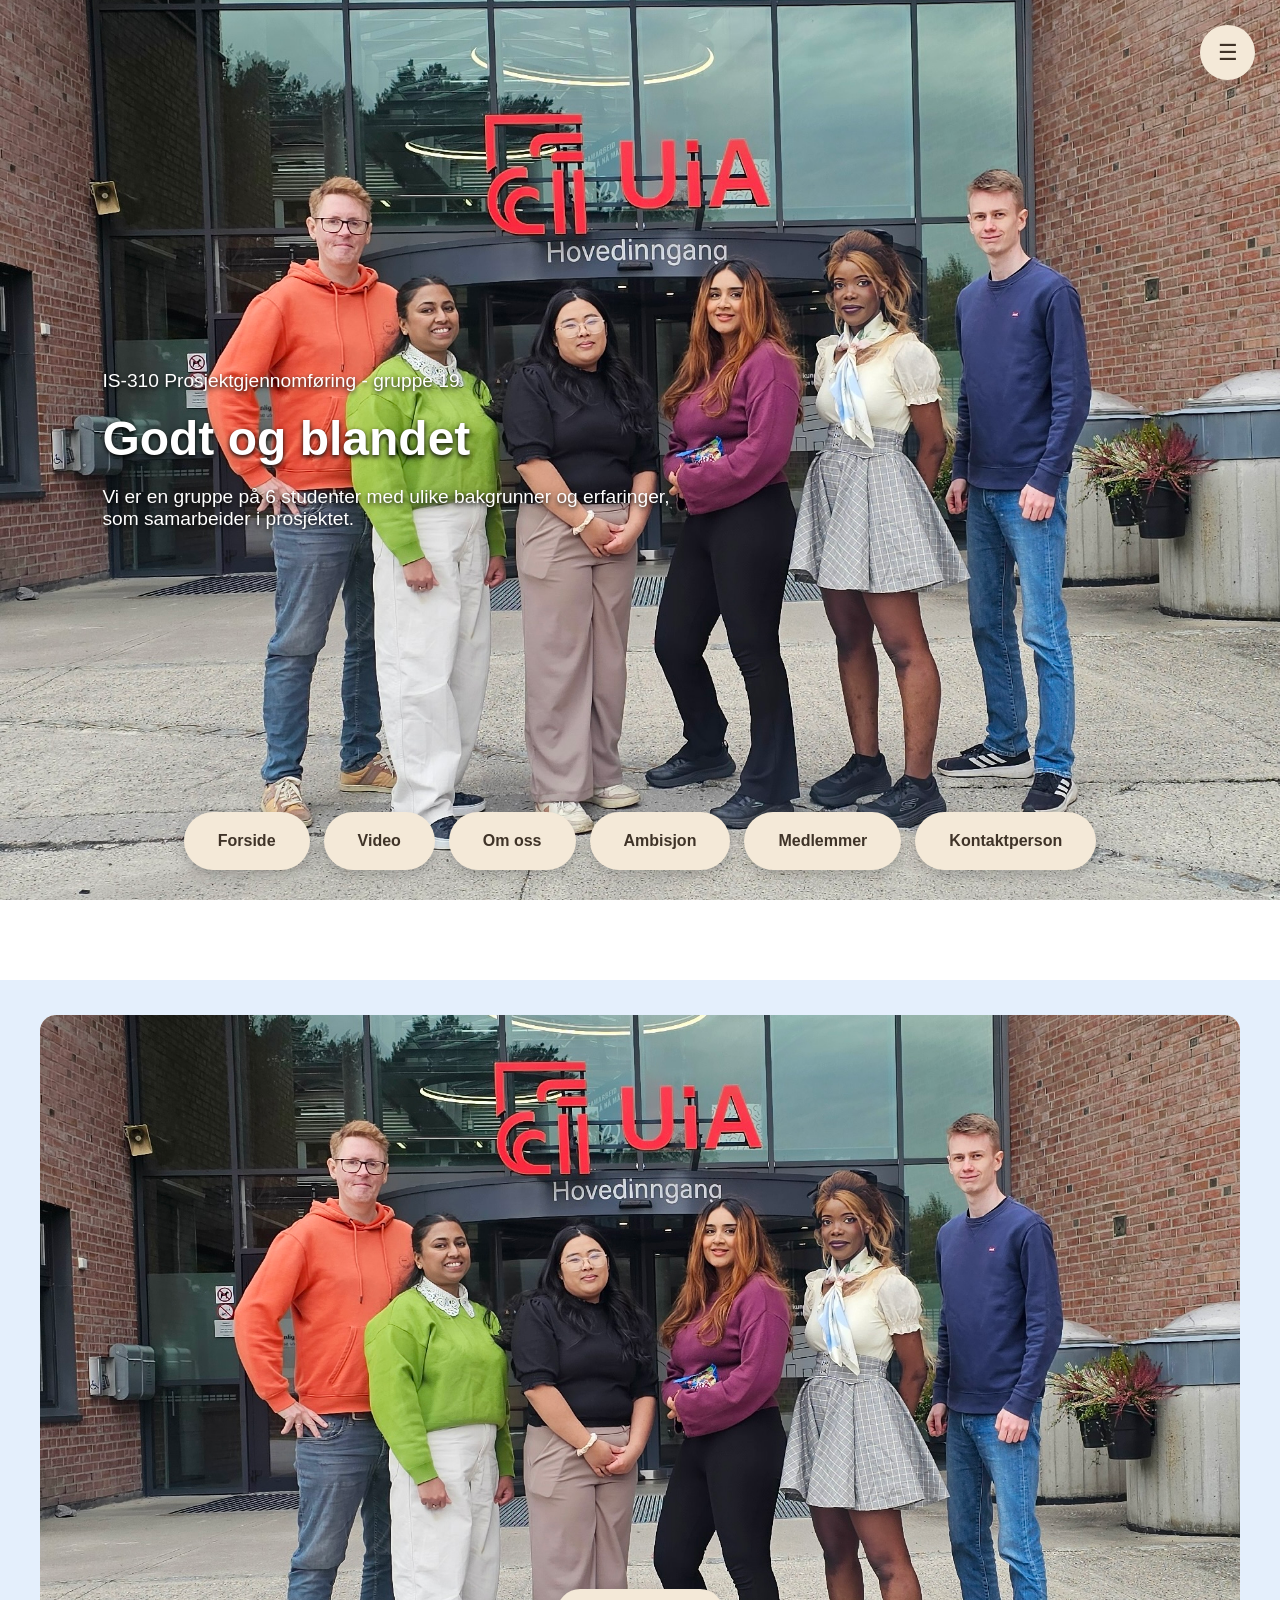
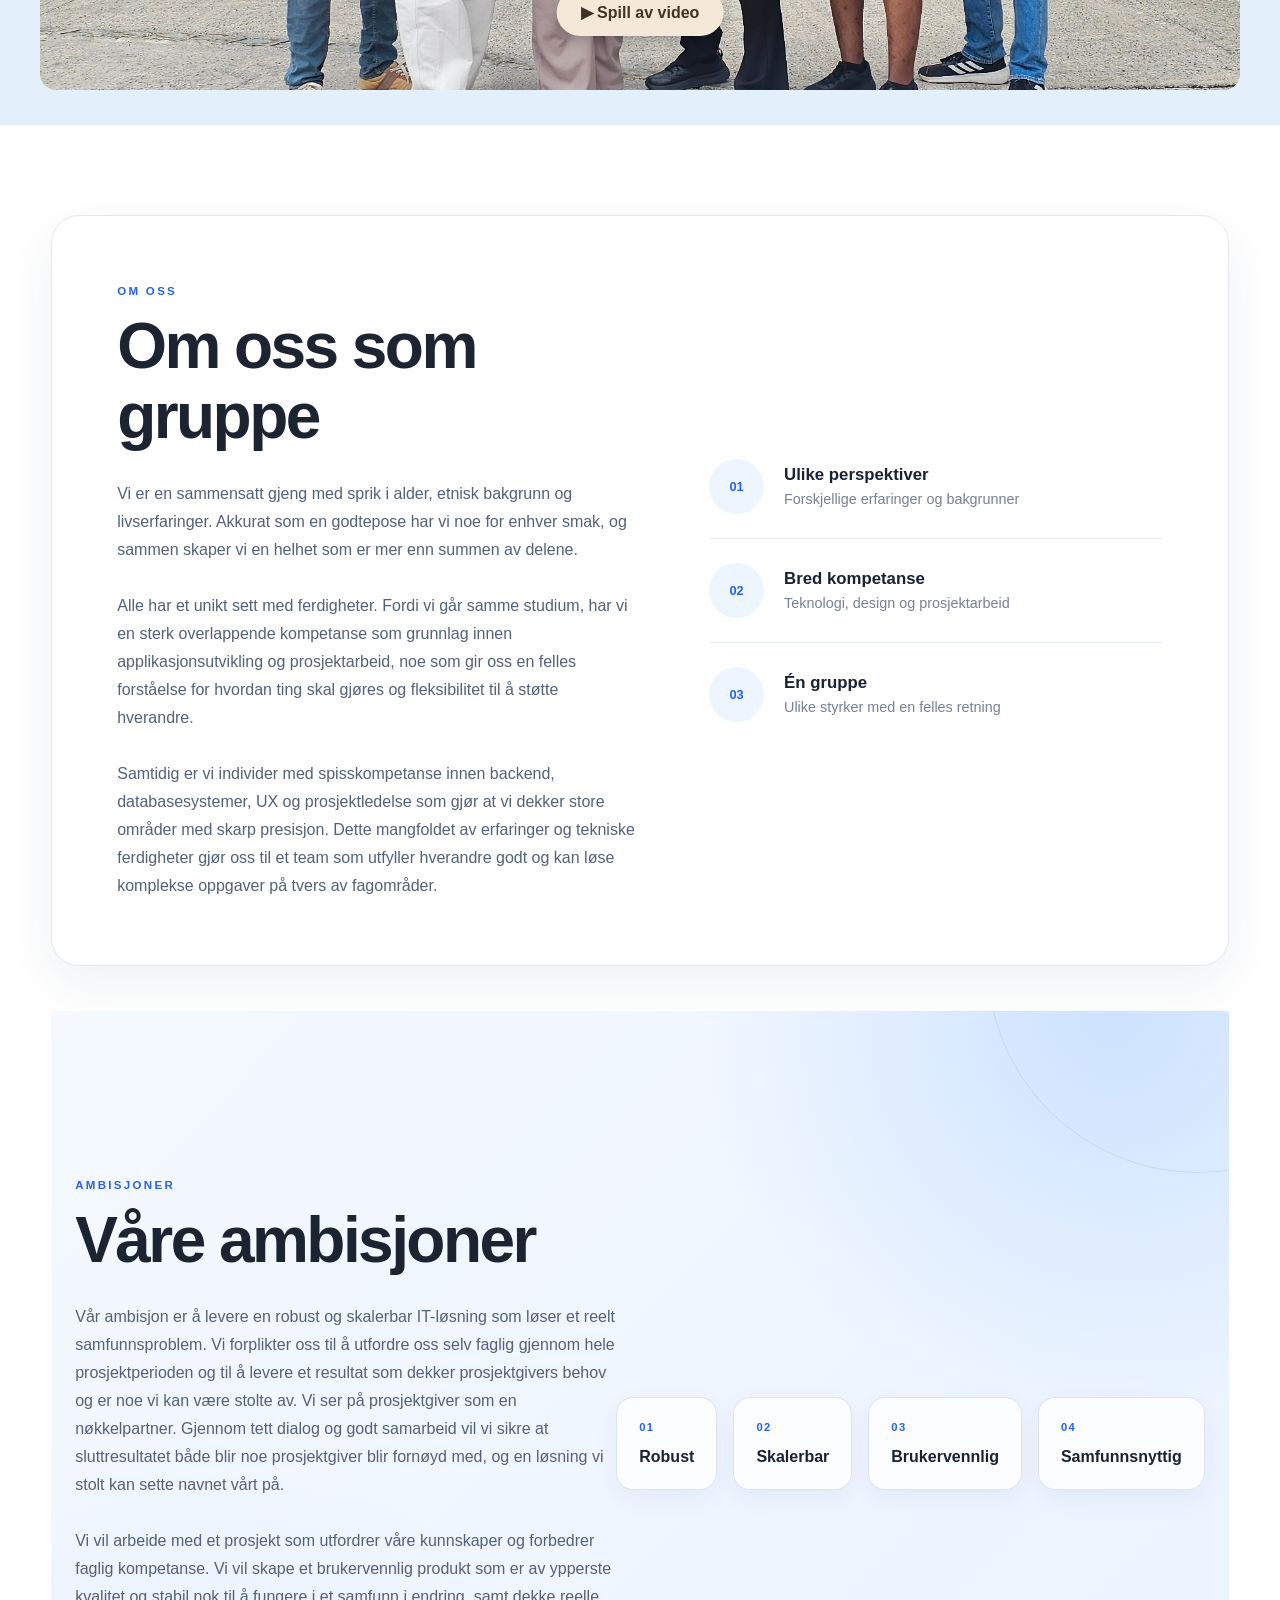
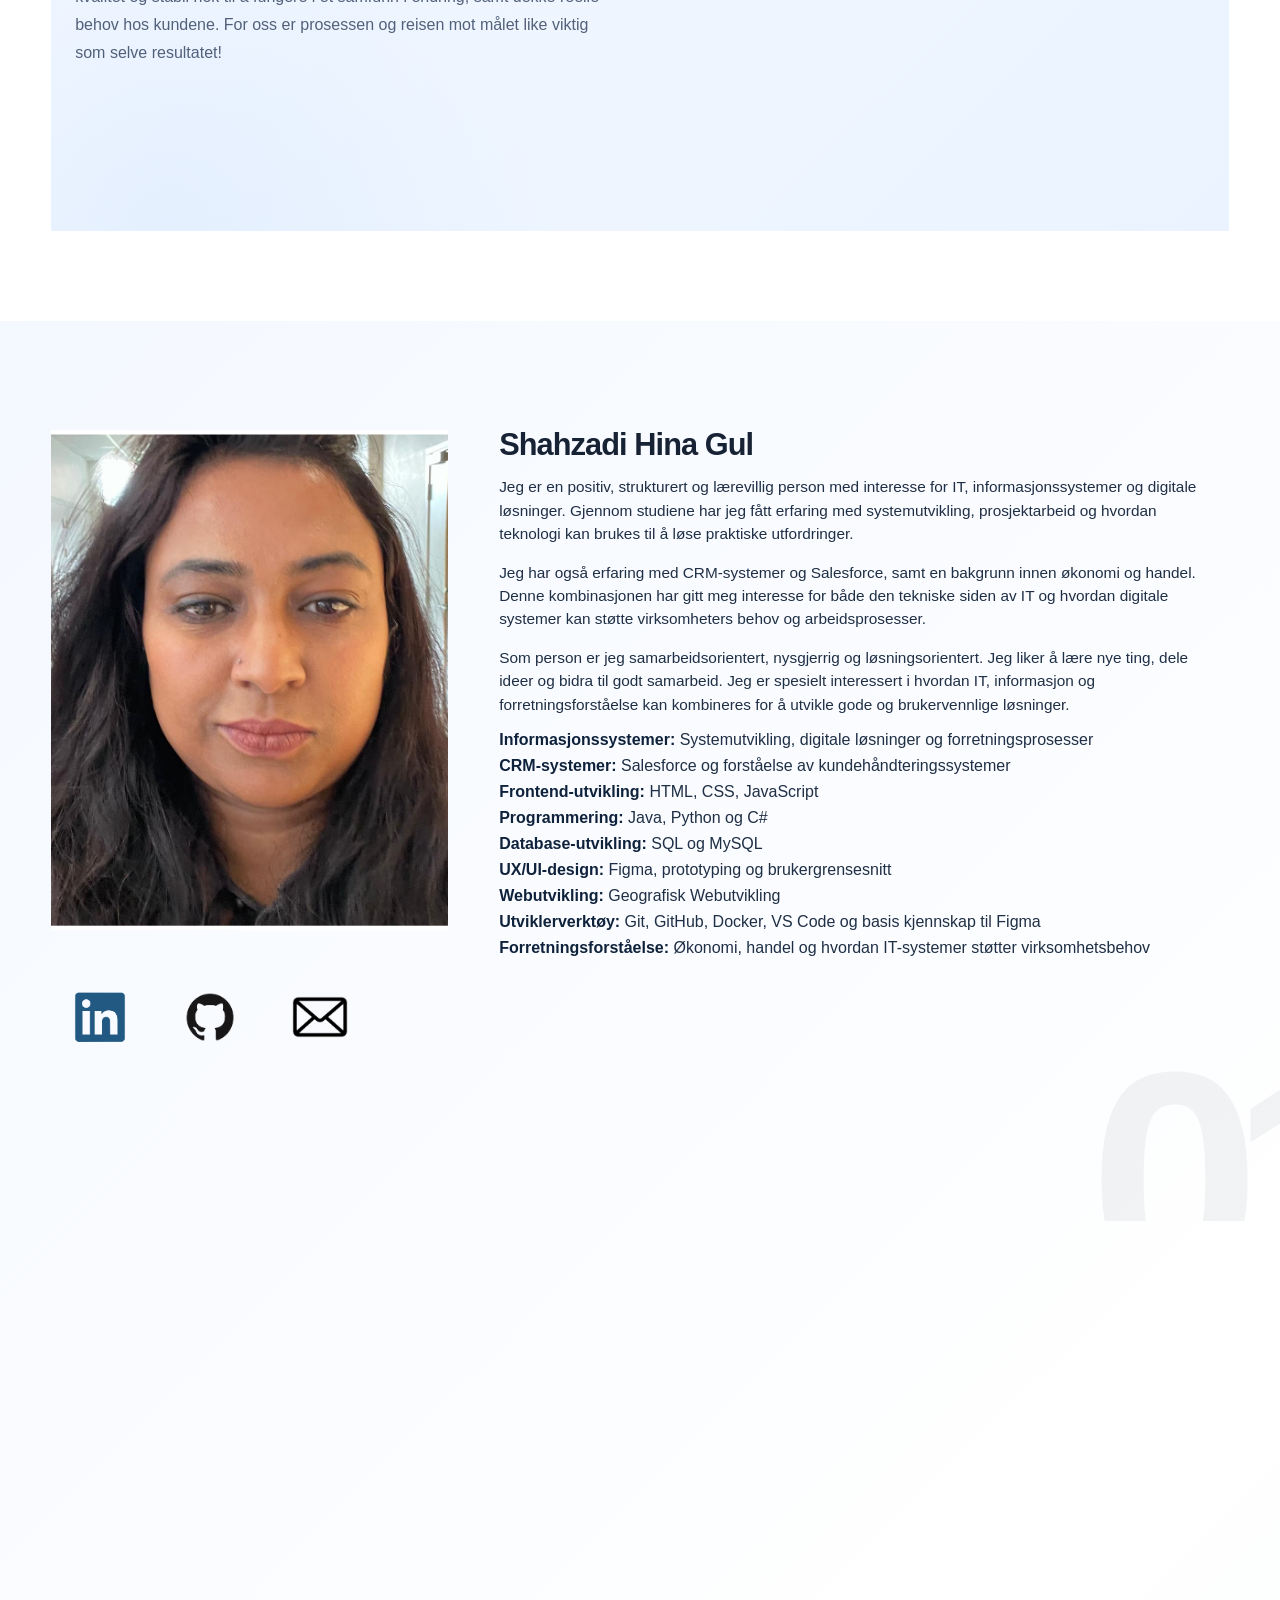
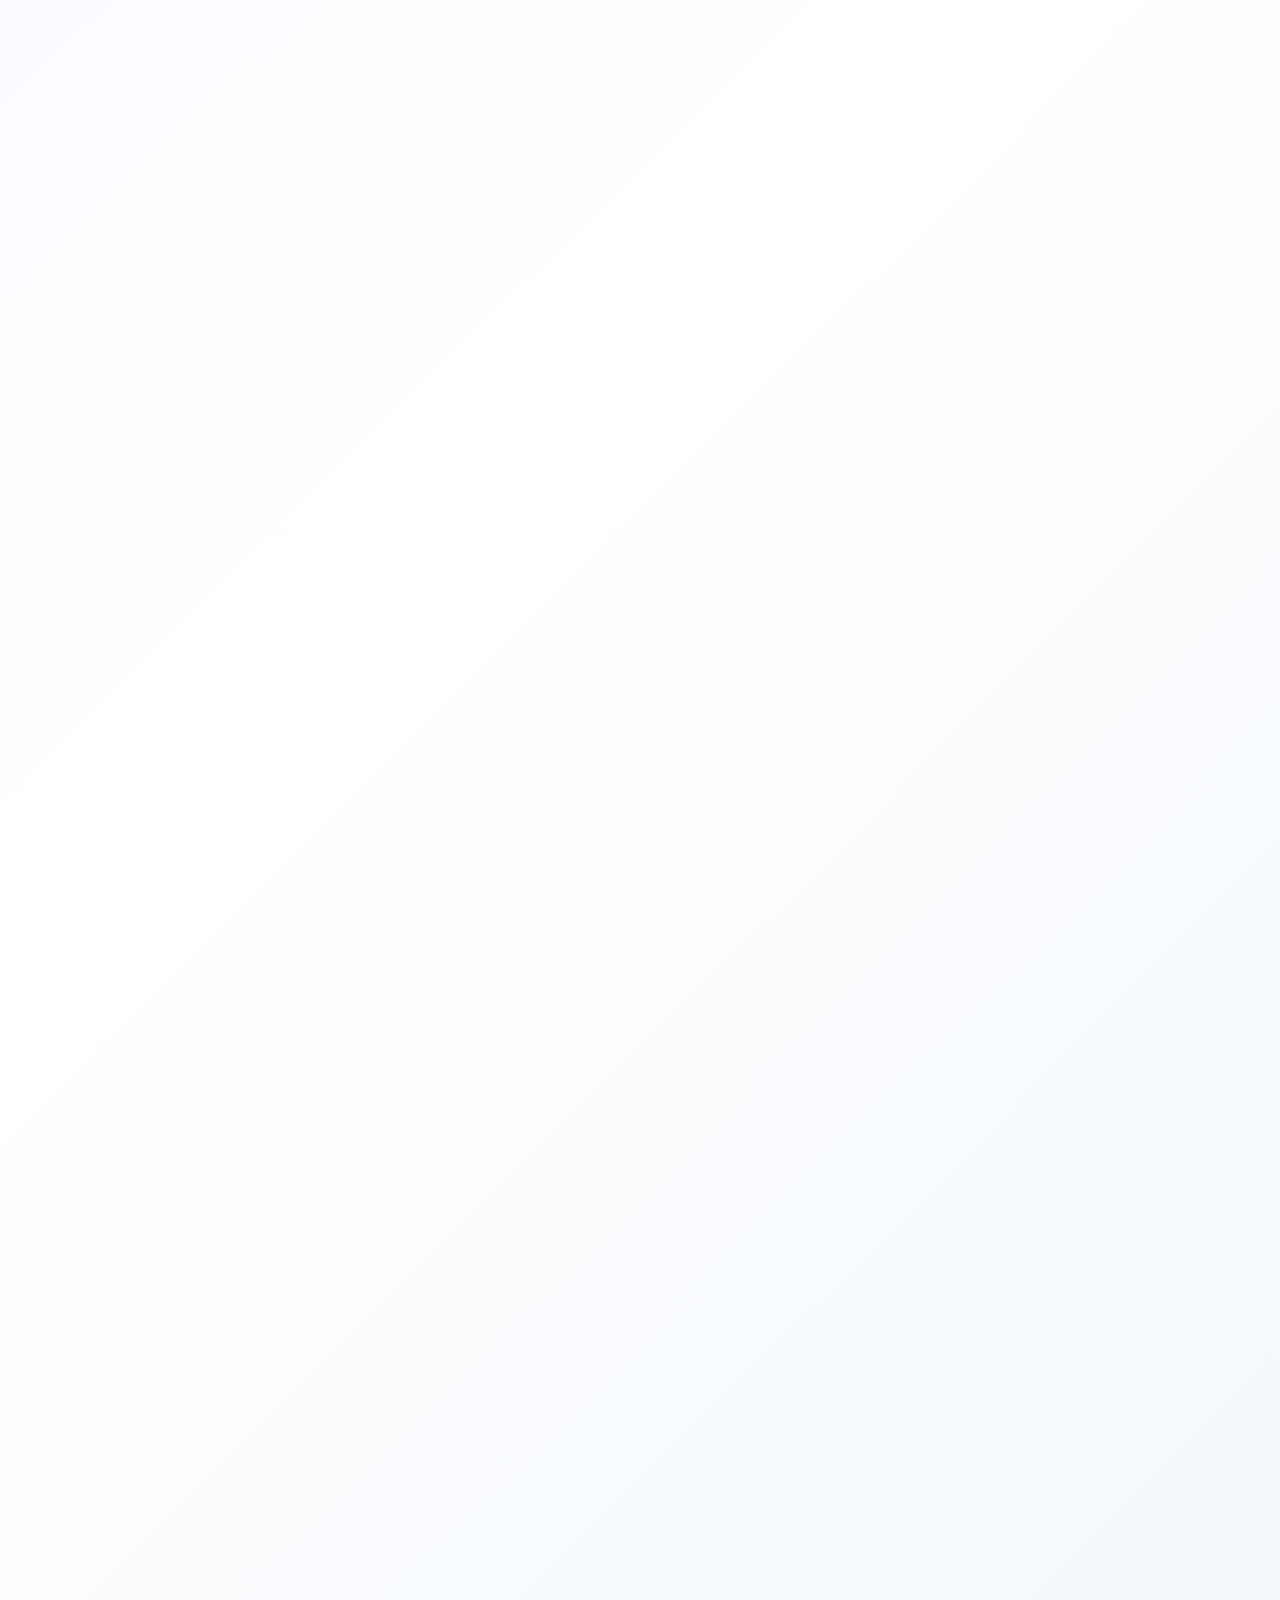
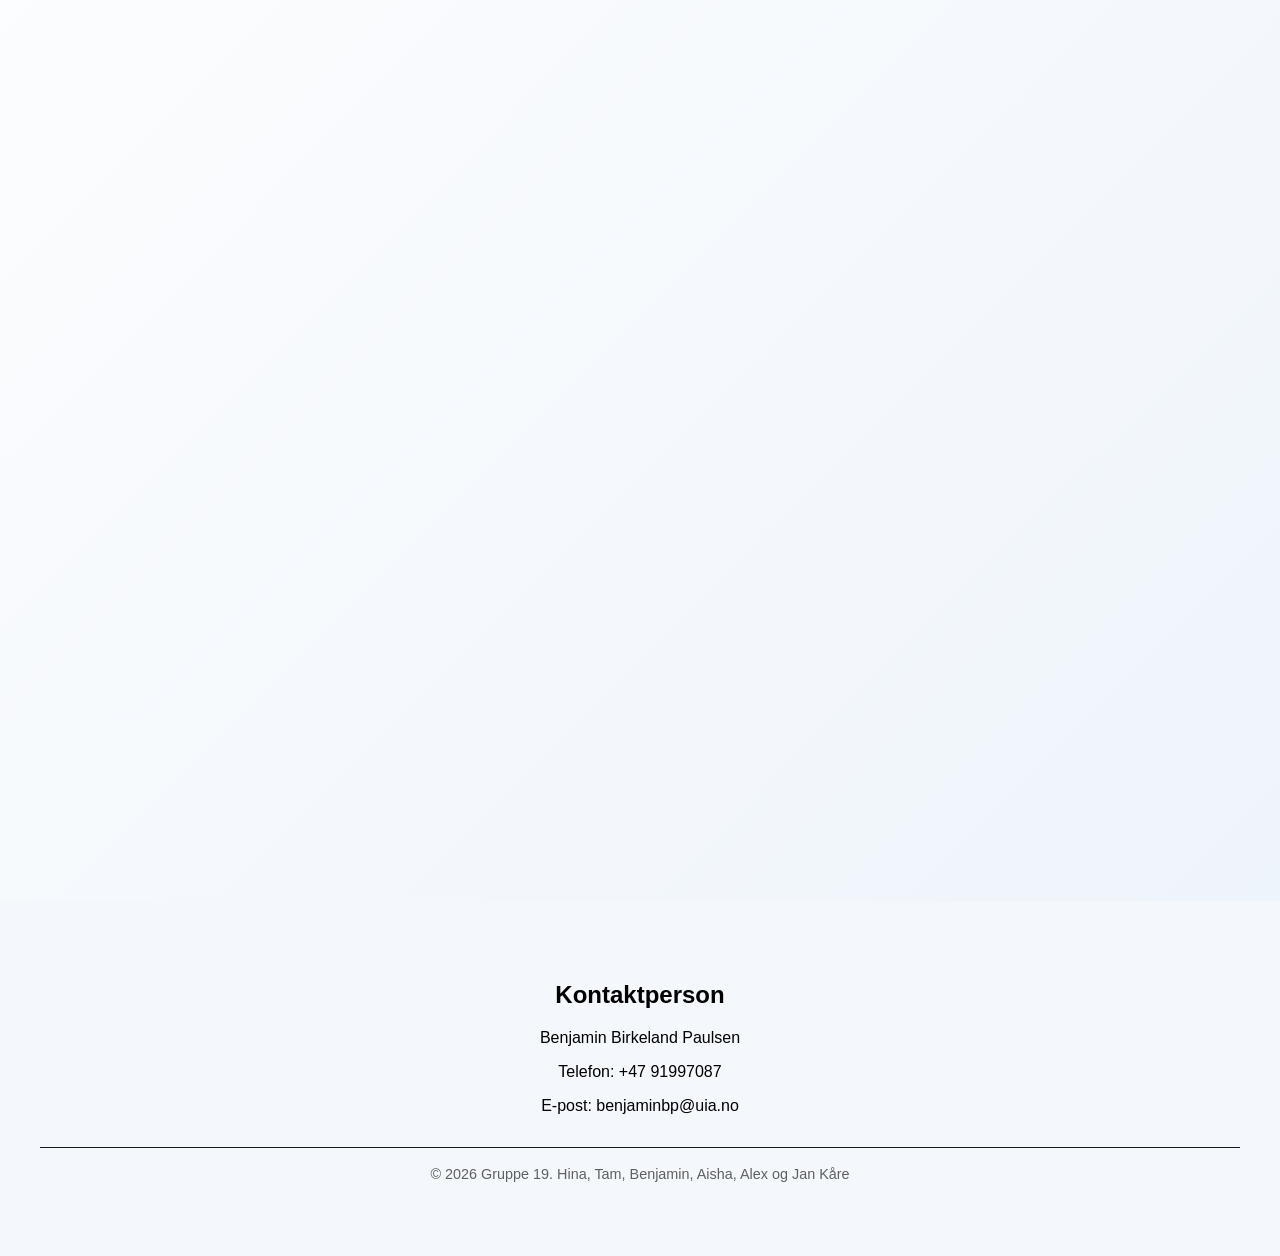
==== index.html @ ef5dd244 "Legge til en video av gruppen via Youtube" ====
<!DOCTYPE html>
<html lang="no">
  <head>
    <meta charset="UTF-8" />
    <meta name="viewport" content="width=device-width, initial-scale=1.0" />
    <title>IS-310 Nettside</title>
     <!-- Dette er den gamle index.css filen som vi ikke bruker lenger. 
      Vi har spilt den opp i flere filer for å gjøre det mer oversiktlig.
    <link rel="stylesheet" href="Css/index.css" /> 
  -->
    <link rel="stylesheet" href="Css/ambisjoner.css"  />
    <link rel="stylesheet" href="Css/style.css" />
    <link rel="stylesheet" href="Css/om-oss.css" />
    <link rel="stylesheet" href="Css/medlemmer.css" />
    <link rel="stylesheet" href="Css/video.css" /> 
    

  </head>
<body>
  <button class="fast-nav-button" id="fastNavButton" aria-label="Åpne navigasjon">
  ☰
</button>

<div class="fast-nav-menu" id="fastNavMenu">
  <a href="#forside">Forside</a>
  <a href="#group-video">Video</a>
  <a href="#om-oss">Om oss</a>
  <a href="#ambisjoner">Ambisjon</a>
  <div class="fast-nav-members">
    <a href="#medlemmer">Medlemmer</a>

    <div class="fast-nav-submenu">
      <a href="#" data-member="0">Hina</a>
      <a href="#" data-member="1">Tam</a>
      <a href="#" data-member="2">Benjamin</a>
      <a href="#" data-member="3">Aisha</a>
      <a href="#" data-member="4">Alex</a>
      <a href="#" data-member="5">Jan Kåre</a>
    </div>
  </div>
  <a href="#kontaktperson">Kontaktperson</a>
</div>

  

    <header class="gruppe-hero" id ="forside">
      <!-- Ligger en tilfeldig bilde nå som forside på nettsiden, men det kan alltids endres.-->
      <img src="./Bilder/Bakgrunner/Gruppebilde.jpg" alt="Gruppe 19 Logo" class="gruppe-bilde" />
      
      <div class="gruppe-tekst">

        <p id="hero-eyebrow">IS-310 Prosjektgjennomføring - gruppe 19</p>

        <h1 id="hero-title">Godt og blandet</h1>

         <p id="hero-description">
           Vi er en gruppe på 6 studenter med ulike bakgrunner og erfaringer, som samarbeider i prosjektet.
         </p>

    </div>
     
 <nav class="quick-nav" aria-label="Hurtignavigasjon">

  <a href="#forside">Forside</a>
  <a href="#group-video">Video</a>
  <a href="#om-oss">Om oss</a>
  <a href="#ambisjoner">Ambisjon</a>

  <div class="quick-members">
    <a href="#medlemmer">Medlemmer</a>

    <div class="quick-submenu">
      <a href="#" data-member="0">Hina</a>
      <a href="#" data-member="1">Tam</a>
      <a href="#" data-member="2">Benjamin</a>
      <a href="#" data-member="3">Aisha</a>
      <a href="#" data-member="4">Alex</a>
      <a href="#" data-member="5">Jan Kåre</a>
    </div>
  </div>
<a href="#kontaktperson">Kontaktperson</a>

</nav>
    </header>

    <main>
      <section id="group-video">
  <div class="group-video">
    <div class="video-player">
      <button class="video-preview" type="button" aria-label="Spill av Gruppe 19 prosjektvideo">
        <img src="Bilder/Bakgrunner/Gruppebilde.jpg" alt="Gruppe 19 samlet foran UiA">
        <span class="video-play-label"><span aria-hidden="true">▶</span> Spill av video</span>
      </button>
      <iframe
        class="gruppe-video"
         data-src="https://www.youtube.com/embed/jtnClj-xMIQ"
         hidden
          title="Gruppe 19 prosjektvideo"
         allow="accelerometer; autoplay; clipboard-write; encrypted-media; gyroscope; picture-in-picture; web-share"
         allowfullscreen>
      </iframe>
    </div>
</div>
  </section>
      <section>
        
        <section class="kort-gruppe-info">

  <!-- OM OSS -->
  <div class="kort-info" id="om-oss">

    <div class="om-oss-intro">
      <span class="section-label-small">OM OSS</span>
      <h2>Om oss som gruppe</h2>

      <p>
        Vi er en sammensatt gjeng med sprik i alder, etnisk bakgrunn og livserfaringer. Akkurat som en godtepose har vi noe for enhver smak, og sammen skaper vi en helhet som er mer enn summen av delene.
        <br><br>
        Alle har et unikt sett med ferdigheter. Fordi vi går samme studium, har vi en sterk overlappende kompetanse som grunnlag innen applikasjonsutvikling og prosjektarbeid, noe som gir oss en felles forståelse for hvordan ting skal gjøres og fleksibilitet til å støtte hverandre.
        <br><br>
        Samtidig er vi individer med spisskompetanse innen backend, databasesystemer, UX og prosjektledelse som gjør at vi dekker store områder med skarp presisjon. Dette mangfoldet av erfaringer og tekniske ferdigheter gjør oss til et team som utfyller hverandre godt og kan løse komplekse oppgaver på tvers av fagområder.
      </p>
    </div>

    <div class="om-oss-visuelt">

      <div class="om-oss-item">
        <div class="om-oss-icon">01</div>
        <div>
          <h3>Ulike perspektiver</h3>
          <span>Forskjellige erfaringer og bakgrunner</span>
        </div>
      </div>

      <div class="om-oss-item">
        <div class="om-oss-icon">02</div>
        <div>
          <h3>Bred kompetanse</h3>
          <span>Teknologi, design og prosjektarbeid</span>
        </div>
      </div>

      <div class="om-oss-item">
        <div class="om-oss-icon">03</div>
        <div>
          <h3>Én gruppe</h3>
          <span>Ulike styrker med en felles retning</span>
        </div>
      </div>

    </div>

  </div>


  <!-- AMBISJONER -->
  <div class="kort-info" id="ambisjoner">

    <div class="ambisjoner-intro">
      <span class="section-label-small">AMBISJONER</span>
      <h2>Våre ambisjoner</h2>

      <p>
        Vår ambisjon er å levere en robust og skalerbar IT-løsning som løser et reelt samfunnsproblem. Vi forplikter oss til å utfordre oss selv faglig gjennom hele prosjektperioden og til å levere et resultat som dekker prosjektgivers behov og er noe vi kan være stolte av. Vi ser på prosjektgiver som en nøkkelpartner. Gjennom tett dialog og godt samarbeid vil vi sikre at sluttresultatet både blir noe prosjektgiver blir fornøyd med, og en løsning vi stolt kan sette navnet vårt på.
        <br><br>
        Vi vil arbeide med et prosjekt som utfordrer våre kunnskaper og forbedrer faglig kompetanse. Vi vil skape et brukervennlig produkt som er av ypperste kvalitet og stabil nok til å fungere i et samfunn i endring, samt dekke reelle behov hos kundene.
        For oss er prosessen og reisen mot målet like viktig som selve resultatet!
      </p>
    </div>

    <div class="ambisjon-highlights">

      <div class="ambisjon-highlight">
        <span>01</span>
        <h3>Robust</h3>
      </div>

      <div class="ambisjon-highlight">
        <span>02</span>
        <h3>Skalerbar</h3>
      </div>

      <div class="ambisjon-highlight">
        <span>03</span>
        <h3>Brukervennlig</h3>
      </div>

      <div class="ambisjon-highlight">
        <span>04</span>
        <h3>Samfunnsnyttig</h3>
      </div>

    </div>

  </div>

</section>
          </div>
        </section>
 <section class="horizontal-team" id="medlemmer">
      
  <div class="horizontal-team-sticky">

    <div class="horizontal-team-track">

      <article class="horizontal-member" id="hina">
        <div class="horizontal-number">01</div>

        <div class="horizontal-image">
          <img src="./Bilder/Members/Hina.png" alt="Shahzadi Hina Gul">

        </div>
        <div class="social-links">

          <!-- LinkedIn mangler -->
         <a href="https://www.linkedin.com/in/s-hina-gul-700651153" target="_blank" rel="noopener noreferrer"><img src="./Bilder/Icon/linkedin-icon.png" alt="LinkedIn" class="linkedin-icon" /></a>
          <a href="https://github.com/Shahzadigul" target="_blank" rel="noopener noreferrer"><img src="./Bilder/Icon/github-icon.png" alt="GitHub" class="github-icon" /></a>
          <a href="mailto:Shahzadihg@uia.no"><img src="./Bilder/Icon/mail-icon.png" alt="Send e-post" class="mail-icon" /></a>
        </div>

        <div class="horizontal-text">
        
          <h2>Shahzadi Hina Gul</h2>
                   <p>
                            Jeg er en positiv, strukturert og lærevillig person med interesse for IT,
                            informasjonssystemer og digitale løsninger. Gjennom studiene har jeg fått
                            erfaring med systemutvikling, prosjektarbeid og hvordan teknologi kan brukes
                            til å løse praktiske utfordringer.
                          </p>
                          
                          <p>
                            Jeg har også erfaring med CRM-systemer og Salesforce, samt en bakgrunn innen
                            økonomi og handel. Denne kombinasjonen har gitt meg interesse for både den
                            tekniske siden av IT og hvordan digitale systemer kan støtte virksomheters
                            behov og arbeidsprosesser.
                          </p>
                          
                          <p>
                            Som person er jeg samarbeidsorientert, nysgjerrig og løsningsorientert. Jeg
                            liker å lære nye ting, dele ideer og bidra til godt samarbeid. Jeg er spesielt
                            interessert i hvordan IT, informasjon og forretningsforståelse kan kombineres
                            for å utvikle gode og brukervennlige løsninger.
                          </p>

                          <ul>
                            <li><strong>Informasjonssystemer:</strong> Systemutvikling, digitale løsninger og forretningsprosesser</li>
                            <li><strong>CRM-systemer:</strong> Salesforce og forståelse av kundehåndteringssystemer</li>
                            <li><strong>Frontend-utvikling:</strong> HTML, CSS, JavaScript</li>
                            <li><strong>Programmering:</strong> Java, Python og C#</li>
                            <li><strong>Database-utvikling:</strong> SQL og MySQL</li>
                            <li><strong>UX/UI-design:</strong> Figma, prototyping og brukergrensesnitt</li>
                            <li><strong>Webutvikling:</strong> Geografisk Webutvikling </li>
                            <li><strong>Utviklerverktøy:</strong> Git, GitHub, Docker, VS Code og basis kjennskap til Figma</li>
                            <li><strong>Forretningsforståelse:</strong> Økonomi, handel og hvordan IT-systemer støtter virksomhetsbehov</li>
                          </ul>
        </div>
      </article>


      <article class="horizontal-member" id ="tam">
        <div class="horizontal-number">02</div>

        <div class="horizontal-image">
          <img src="./Bilder/Members/Tam.png" alt="Tam Thanh Nguyen">
        </div>
         
        <div class="social-links">
          <a href="https://www.linkedin.com/in/tam-nguyen-08968a436/" target="_blank" rel="noopener noreferrer"><img src="./Bilder/Icon/linkedin-icon.png" alt="LinkedIn" class="linkedin-icon" /></a>
          <a href="https://github.com/Tammey03" target="_blank" rel="noopener noreferrer"><img src="./Bilder/Icon/github-icon.png" alt="GitHub" class="github-icon" /></a>
          <!-- En test med mail-->
          <a href="mailto:tammey.nguyen@gmail.com"><img src="./Bilder/Icon/mail-icon.png" alt="Send e-post"></a>
          
        </div>

        <div class="horizontal-text">
          
          <h2>Tam Thanh Nguyen</h2>
          <p>Jeg er 23 år gammel, kommer fra Kristiansand og studerer IT og informasjonssystemer. 
            Som student er jeg nysgjerrig og engasjert i teknologi og programvareutvikling. Jeg har vært interessert i webutvikling og programmering siden jeg gikk på videregående. 
            Gjennom studietiden har jeg jobbet i grupper og individuelt på prosjekter innen både frontend og backend. Jeg er også interessert i tegning og design, noe jeg ønsker å utvikle videre innen spill- og webutvikling.</p>
          <p>Mine mål og ambisjoner er å utvikle mine IT-ferdigheter til videre å bruke dem til å skape løsninger som er brukervennlige, effektive og funksjonelle. 
            Jeg ønsker å bidra til å skape innovative løsninger som kan gjøre en positiv forskjell i samfunnet. 
            Jeg trives godt med å jobbe i gruppe, men jobber også godt individuelt. 
            Jeg er alltid åpen for å lære av andre og dele min kunnskap.</p> 
           <p> I fremtiden ønsker jeg å fordype meg videre innen frontend, der jeg kan skape brukervennlige og visuelt tiltalende grensesnitt som gir en god brukeropplevelse. 
            Samtidig ønsker jeg å videreutvikle mine ferdigheter innen backend og utforske mulighetene innen spillprogrammering. 
            Gjennom studiene har jeg fått erfaring med C#, et programmeringsspråk jeg synes er spesielt interessant, og som jeg ønsker å lære mer om og bruke videre innen både backend- og spillutvikling.
           </p>
          <h3>Relevante IT-kompetanseområder:</h3>
              <ul>
                  <li><strong>Frontend-utvikling:</strong> HTML, CSS, JavaScript, litt PHP</li>
                  <li><strong>Backend-utvikling:</strong> C#, Python</li>
                  <li><strong>Databaseutvikling:</strong> SQL, MySQL</li>
                  <li><strong>Utviklerverktøy:</strong> Docker, GitHub</li>
              </ul>

                
        </div>
      </article>


      <article class="horizontal-member" id="benjamin">
        <div class="horizontal-number">03</div>

        <div class="horizontal-image">
          <img src="./Bilder/Members/Benjamin.png" alt="Benjamin Birkeland Paulsen">
        </div>

        <div class="social-links">
          <a href="https://www.linkedin.com/in/benjamin-birkeland-paulsen-82a363254/" target="_blank" rel="noopener noreferrer"><img src="./Bilder/Icon/linkedin-icon.png" alt="LinkedIn" class="linkedin-icon" /></a>
          <a href="https://github.com/BenjaminBirkelandPaulsen" target="_blank" rel="noopener noreferrer"><img src="./Bilder/Icon/github-icon.png" alt="GitHub" class="github-icon" /></a>
          <a href="mailto:benjaminbp@uia.no"><img src="./Bilder/Icon/mail-icon.png" alt="Send e-post"></a>
        </div>

        <div class="horizontal-text">
         
          <h2>Benjamin Birkeland Paulsen</h2>
        <p>
          Hei! Mitt navn er Benjamin, jeg er 20 år gammel, født og oppvokst i Kristiansand. Jeg har holdt på med IT-relaterte fag i 7 år og trives godt med det. 
          Mine interesser er teknologi, historie og sport. 
          <br><br>
          Mitt mål med bachelorprosjektet er å skape en velfungerende applikasjon, samt utvikle meg som person slik at jeg er bedre rustet for yrkeslivet. 
        </p>
            
                    <h3>Relevante IT-kompetanseområder:</h3>
                    <ul>
                        <li><strong>Frontend:</strong> HTML, CSS og litt JavaScript</li>
                        <li><strong>Backend:</strong> C# og Python</li>
                        <li><strong>Database:</strong> SQL og PL/pgSQL</li>
                        <li><strong>Andre verktøy:</strong> AI, Docker, GitHub, Figma og PowerBI</li>
                    </ul>
        </div>
      </article>


      <article class="horizontal-member" id="aisha">
        <div class="horizontal-number">04</div>

        <div class="horizontal-image">
          <img src="./Bilder/Members/Aisha.png" alt="Aisha Rafi">
        </div>

        <div class="social-links">
          <a href="https://www.linkedin.com/in/aisha-r-55177043a/" target="_blank" rel="noopener noreferrer">
          <img src="./Bilder/Icon/linkedin-icon.png" alt="LinkedIn" class="linkedin-icon" />
        </a>
          <a href="https://github.com/aisha-ra" target="_blank" rel="noopener noreferrer"><img src="./Bilder/Icon/github-icon.png" alt="GitHub" class="github-icon" /></a>
        <a href="mailto:aishar@uia.no"><img src="./Bilder/Icon/mail-icon.png" alt="Send e-post"></a>
        </div>

        <div class="horizontal-text">
        
          <h2>Aisha Rafi</h2>
          <p>
                        Jeg studerer IT og informasjonssystemer og er spesielt interessert i design,
                        brukeropplevelse og utvikling av brukervennlige digitale løsninger.
                        Jeg liker å jobbe med hvordan nettsider og applikasjoner ser ut, hvordan de er bygget opp,
                        og hvordan brukeren opplever løsningen.
                    </p>

                    

                    <p>
                        Gjennom studiet og egne prosjekter har jeg jobbet med både design og utvikling av digitale løsninger.
                        Jeg ønsker å videreutvikle ferdighetene mine innen UX/UI-design, frontend-utvikling
                        og design av moderne og intuitive brukergrensesnitt.
                    </p>

                    

                    <h3>Relevante IT-kompetanseområder:</h3>

                    <ul>
                        <li><strong>UX/UI-design:</strong> Figma, prototyping og brukergrensesnitt</li>
                        <li><strong>Frontend-utvikling:</strong> HTML, CSS, JavaScript, React og TypeScript</li>
                        <li><strong>Responsive og brukervennlige nettsider:</strong> Design og utvikling av nettsider som fungerer godt på ulike enheter</li>
                        <li><strong>Utviklerverktøy:</strong> Git, GitHub, Docker, VS Code, Figma</li>
                    </ul>
        </div>
      </article>

      <article class="horizontal-member" id="alexskar">
        <div class="horizontal-number">05</div>

        <div class="horizontal-image">
          <img src="./Bilder/Members/Alex-Skar.png" alt="Alex Skar">
        </div>

        <div class="social-links">
          <!-- Mangler LinkedIn profil -->
          <a href="https://www.linkedin.com/in/Alex-Skar/" target="_blank" rel="noopener noreferrer"><img src="./Bilder/Icon/linkedin-icon.png" alt="LinkedIn" class="linkedin-icon" /></a>
          <a href="https://github.com/alexskar404" target="_blank" rel="noopener noreferrer"><img src="./Bilder/Icon/github-icon.png" alt="GitHub" class="github-icon" /></a>
          <a href="mailto:alex.skar.privat@gmail.com"><img src="./Bilder/Icon/mail-icon.png" alt="Send e-post"></a>
        </div>

        <div class="horizontal-text">
          
          <h2>Alex Skar</h2>
                    <p>
                      Jeg er oppvokst i Sandefjord og flyttet ned til Kristiansand for IT-studiene.
                      Det tok ikke langt tid før jeg forelsket med i Sørlandet, så nå har jeg bestemt
                      meg for å bli boende. Som person er jeg veldig kreativ og trives i roller hvor
                      jeg kan idémyldre og skape noe nytt. På fritiden liker jeg å drive med tegning,
                      fotografi og andre kreative medier. Har også stor interesse for Japansk kultur.
                      <br><br>
                      Når det kommer til hvorfor jeg valgte å studere IT, så er grunnen fordi jeg ser 
                      at det er framtiden og jeg har lyst til å være med på å utvikle løsninger som vil 
                      hjelpe med å utvikle samfunnet videre. Jeg synes det er gøy med teknologi og spennende 
                      å være vitne til de store forandringene som har skjedd på så kort tid. Det får meg til 
                      å lure på hva slags teknologiske løsninger som vil utvikle seg bare 1 år fra nå. 
                     </p>
                    <h3>Relevante IT-kompetanseområder:</h3>
                      <ul>
                        <li><strong>UX/UI-design:</strong>  Figma, prototyping og brukergrensesnitt, 
                          også kjennskap til Adobe Photoshop, Illustrator, InDesign, Premiere Pro og Audition</li>
                        <li><strong>Frontend-utvikling:</strong> HTML, CSS og litt JavaScript</li>
                        <li><strong>Utviklerverktøy:</strong> GitHub, VS Code, Figma</li>
                        <li><strong>Andre verktøy:</strong> AI-vertøy, Pen og Papir</li>
                    </ul>
        </div>
      </article>

      <article class="horizontal-member" id="jankaare">
        <div class="horizontal-number">06</div>

        <div class="horizontal-image">
          <img src="./Bilder/Members/JanKaare.png" alt="Jan Kåre Treldal">
        </div>

        <div class="social-links">
          <!-- Mangler LinkedIn profil -->
          <a href="https://www.linkedin.com/in/jan-k%C3%A5re-treldal-16b581390/" target="_blank" rel="noopener noreferrer"><img src="./Bilder/Icon/linkedin-icon.png" alt="LinkedIn" class="linkedin-icon" /></a>
          <a href="https://github.com/Janke82" target="_blank" rel="noopener noreferrer"><img src="./Bilder/Icon/github-icon.png" alt="GitHub" class="github-icon" /></a>
          <a href="mailto:jankemann@gmail.com"><img src="./Bilder/Icon/mail-icon.png" alt="Send e-post"></a>
        </div>

        <div class="horizontal-text">
          
          <h2>Jan Kåre Treldal</h2>
                    <p>
                        Jeg er tidligere allmennlærer i grunnskolen, og nå student på IT og informasjonssystemer ved UiA Kristiansand. Mine sterkeste kompetanseområder ligger i visuell kommunikasjon, rådgivning og idéutvikling. 
                        I lærerutdanningen har jeg fordypet meg i norskfaget, og fra tidligere har jeg en treårig estetisk bakgrunn fra VGS med tegning, form og farge samt VG2 reklame, illustrasjon og design. 
                    </p>
                    <p> 
                        Gjennom IT-studiet har jeg også et valgemne med 30 sp innenfor bærekraft.
                    </p>
                    
                    <p>
                        I prosjekter trives jeg best i rollen som idéutvikler og rådgiver. Jeg er opptatt av at tekniske løsninger skal løse reelle behov for oppdragsgiver, kommunisere godt og være universelt utformet. 
                        Med min språklige, visuelle og analytiske bakgrunn bidrar jeg til helhetstenkning hele veien fra de første konseptskissene, KI-assistert idémyldring og research, til ferdig brukeropplevelse.
                    </p>
                    <h3>Relevante IT-kompetanseområder:</h3>
                    <ul>
                        <li><strong>Rådgivning og idéutvikling:</strong> Konseptutvikling, forretningsforståelse, behovsanalyse for bedrifter</li>
                        <li><strong>Bærekraft og tilgjengelighet:</strong> Bærekraftige IT-løsninger, sosial bærekraft, universell utforming (WCAG)</li>
                        <li><strong>UX og visuell kommunikasjon:</strong> UI/UX-design, prototyping (Figma), farge- og layoutforståelse</li>
                        <li><strong>Språk, struktur og KI:</strong> Innholdsstrategi, analytisk problemløsning, KI-assistert idégenerering og KI-prompting</li>
                        <li><strong>Teknisk forståelse:</strong> Kodestruktur, grunnleggende HTML/CSS, Git/GitHub og VS Code</li>
                    </ul>
        </div>
      </article>




    </div>
  </div>
</section>

    </main>
    <footer class="footer">
    <div class="footer-content" id="kontaktperson">
        <h2>Kontaktperson</h2>
        
        <p>Benjamin Birkeland Paulsen</p>
        <p>Telefon: +47 91997087</p>
        <p>E-post: benjaminbp@uia.no</p>

        <p class="copyright">&copy; 2026 Gruppe 19. Hina, Tam, Benjamin, Aisha, Alex og Jan Kåre</p>
    </div>
</footer>


    <script src="index.js"></script>
  </body>
</html>
---- Css/index.css ----
/* ===================================
   CSS for hele nettsiden
  Filene er delt opp i forskjellige css filer for å gjøre det mer oversiktlig.
   Filene kan du finne i mappen css. 
   De forskjellige filene er:
    ambisjoner.css
    style.css
    om-oss.css
    medlemmer.css
    video.css
======================================== */

body{
    text-align: center;
    max-width: auto;
	margin: 0 auto;
   font-family: Arial, sans-serif;
   overflow-x: hidden;
}
.gruppe-hero {
  position: relative;
  width: 100%;
  height: 800px;
  overflow: hidden;
}

.gruppe-hero > img {

  width: 100%;
  height: 100%;
  object-fit: cover;
  display: block;
}

.gruppe-tekst {
  position: absolute;
  top: 40%;
  left: 50%;
  transform: translate(-50%, -50%);
  color: rgb(255, 255, 255);
  text-align: center;
  text-shadow: 0 2px 5px black;
}

.gruppe-tekst {
  position: absolute;
  top: 50%;
  left: 8%;
  transform: translateY(-50%);

  max-width: 600px;

  color: white;
  text-align: left;
  text-shadow: 0 2px 5px black;

  opacity: 1;
  transition: opacity 0.8s ease;
}

.gruppe-tekst.hero-hidden {
  opacity: 0;
}

.gruppe-tekst.hero-visible {
  opacity: 1;
}
.gruppe-tekst h1 {
  margin: 0;
  font-size: 3rem;
}

.gruppe-tekst p {
  font-size: 1.2rem;
}
.gruppe-bilde {
  width: 100%;
  height: 100vh;
  display: block;
  margin: 0 auto;
  object-fit: cover;
  background-color: #0f2f52;
}

main {
  padding-top: 80px;
}
/* Karusell */
.team-section {
  width: min(90%);
  margin: 60px auto 40px;
}

.team-header {
  text-align: center;
  margin-bottom: 30px;
}

.team-kicker {
  text-transform: uppercase;
  letter-spacing: 0.12rem;
  color: #4d5d7c;
  font-weight: 700;
  font-size: 0.75rem;
  margin-bottom: 8px;
}

.team-header h2 {
  margin: 0;
  font-size: 2rem;
}

.team-marquee {
  overflow: hidden;
  mask-image: linear-gradient(to right, transparent, black 8%, black 92%, transparent);
  -webkit-mask-image: linear-gradient(to right, transparent, black 8%, black 92%, transparent);
}

.team-track {
  display: flex;
  width: max-content;
  gap: 22px;
  will-change: transform;
}

.team-card {
  display: flex;
  flex-direction: column;
  height: 100%;
  min-height: 430px;
  width: min(220px, 32vw);
  background: #ffffff;
  border: 1px solid #dfe7f1;
  border-radius: 18px;
  box-shadow: 0 10px 24px rgba(23, 44, 74, 0.08);
  overflow: hidden;
  flex-shrink: 0;
}

.members {
  width: 100%;
  height: 180px;
  object-fit: cover;
  display: block;
  background: #eaf0fb;
}

.team-card__content {
  display: flex;
  flex: 1;
  flex-direction: column;
  padding: 18px 18px 16px;
  text-align: left;
}

.team-card__content h3 {
  margin: 0 0 10px;
  font-size: 1.2rem;
  line-height: 1.3;
}

.team-card__content p {
  margin: 0;
  color: #4d5d7c;
  line-height: 1.5;
  font-size: 0.95rem;
}

.skill-list {
  display: flex;
  flex-wrap: wrap;
  gap: 8px;
  margin-top: 16px;
}

.skill-list span {
  display: inline-block;
  padding: 6px 10px;
  border-radius: 999px;
  background: #edf3ff;
  color: #1e3a5d;
  font-size: 0.75rem;
  font-weight: 600;
}

.social-links {
  display: flex;
  justify-content: space-between;
  gap: 10px;
  margin-top: auto;
  padding-top: 16px;
}

.social-links a {
  flex: 1;
  text-align: center;
  padding: 9px 10px;
  border-radius: 10px;
  background: #123b66;
  color: #fff;
  text-decoration: none;
  font-size: 0.8rem;
  font-weight: 600;
}

.social-links a {
  background: transparent;
  transition: transform 0.2s ease;
}

.social-links a:hover {
  background: transparent;
  transform: scale(1.2);
}

.kort-gruppe-info {
  width: min(1450px, 92%);
  margin: 90px auto;

  display: flex;
  flex-direction: column;
  gap: 45px;
}


.kort-info {
  box-sizing: border-box;
}

.section-label-small {
  display: inline-block;
  margin-bottom: 14px;

  font-size: 0.72rem;
  font-weight: 700;
  letter-spacing: 0.2em;

  color: #2563eb;
}


#om-oss {
  display: grid;
  grid-template-columns: 1.15fr 1fr;
  gap: 70px;
  align-items: center;

  padding: 65px;

  background: #ffffff;

  border: 1px solid #e3eaf3;
  border-radius: 28px;

  box-shadow: 0 18px 50px rgba(18, 59, 102, 0.07);

  text-align: left;
}

.om-oss-intro h2 {
  margin: 0 0 25px;

  font-size: clamp(2.2rem, 4vw, 4rem);
  line-height: 1;

  letter-spacing: -0.04em;

  color: #172234;
}

.om-oss-intro p {
  margin: 0;

  color: #52617a;

  font-size: 1rem;
  line-height: 1.75;
}

.om-oss-visuelt {
  display: flex;
  flex-direction: column;
}

.om-oss-item {
  display: flex;
  align-items: center;

  gap: 20px;

  padding: 24px 0;

  border-bottom: 1px solid #e8edf4;
}

.om-oss-item:last-child {
  border-bottom: none;
}

.om-oss-icon {
  width: 55px;
  height: 55px;

  flex-shrink: 0;

  display: grid;
  place-items: center;

  border-radius: 50%;

  background: #edf5ff;

  color: #2563eb;

  font-size: 0.8rem;
  font-weight: 700;
}

.om-oss-item h3 {
  margin: 0 0 5px;

  color: #172234;

  font-size: 1.05rem;
}

.om-oss-item span {
  color: #748197;

  font-size: 0.9rem;
}

#ambisjoner {
  position: relative;

  overflow: hidden;

  padding: 70px 65px 45px;

  border-radius: 36px;

  background:
    radial-gradient(
      circle at 90% 0%,
      rgba(96, 165, 250, 0.24),
      transparent 31%
    ),
    radial-gradient(
      circle at 10% 100%,
      rgba(191, 219, 254, 0.24),
      transparent 30%
    ),
    linear-gradient(
      135deg,
      #f5f9ff,
      #eaf3ff
    );

  text-align: left;
}

#ambisjoner::after {
  content: "";

  position: absolute;

  width: 420px;
  height: 420px;

  top: -260px;
  right: -180px;

  border-radius: 50%;

  border: 1px solid rgba(37, 99, 235, 0.12);
}

.ambisjoner-intro {
  position: relative;
  z-index: 1;

  max-width: 1050px;
}

.ambisjoner-intro h2 {
  margin: 0 0 25px;

  font-size: clamp(2.2rem, 4vw, 4rem);
  line-height: 1;

  letter-spacing: -0.04em;

  color: #172234;
}

.ambisjoner-intro p {
  margin: 0;

  color: #52617a;

  font-size: 1rem;
  line-height: 1.75;
}


.ambisjon-highlights {
  position: relative;
  z-index: 1;

  display: grid;
  grid-template-columns: repeat(4, 1fr);

  gap: 16px;

  margin-top: 45px;
}

.ambisjon-highlight {
  padding: 23px 22px;

  background: rgba(255, 255, 255, 0.8);

  border: 1px solid rgba(219, 227, 240, 0.9);

  border-radius: 17px;

  box-shadow: 0 8px 24px rgba(18, 59, 102, 0.06);

  transition:
    transform 0.3s ease,
    box-shadow 0.3s ease;
}

.ambisjon-highlight:hover {
  transform: translateY(-6px);

  box-shadow: 0 16px 30px rgba(18, 59, 102, 0.12);
}

.ambisjon-highlight span {
  display: block;

  margin-bottom: 15px;

  color: #2563eb;

  font-size: 0.7rem;
  font-weight: 700;

  letter-spacing: 0.12em;
}

.ambisjon-highlight h3 {
  margin: 0;

  color: #172234;

  font-size: 1rem;
}

@media (max-width: 950px) {
  #om-oss {
    grid-template-columns: 1fr;
    gap: 35px;
  }

  .ambisjon-highlights {
    grid-template-columns: repeat(2, 1fr);
  }
}

@media (max-width: 600px) {
  .kort-gruppe-info {
    width: 92%;
    margin: 50px auto;
  }

  #om-oss,
  #ambisjoner {
    padding: 38px 25px;
    border-radius: 22px;
  }

  .ambisjon-highlights {
    grid-template-columns: 1fr;
  }

  .om-oss-intro h2,
  .ambisjoner-intro h2 {
    font-size: 2.2rem;
  }
}

.intro-section,
.cta-section,
.info-card,
.kort,
.section-header {
  border: 1px solid var(--line);
  background: rgba(255,255,255,0.7);
  backdrop-filter: blur(6px);
  box-shadow: 0 16px 36px var(--shadow);
}

.intro-section {
  margin: 70px auto 20px;
  padding: 36px 40px;
  border-radius: 24px;
}

.section-label {
  display: inline-block;
  margin-bottom: 12px;
  padding: 7px 12px;
  border-radius: 999px;
  background: #edf5ff;
  color: var(--primary);
  font-size: 0.75rem;
  font-weight: 700;
  letter-spacing: 0.08em;
  text-transform: uppercase;
}

.intro-section h2,
.section-header h2,
.cta-section h2 {
  margin: 0 0 12px;
  font-size: clamp(2rem, 3vw, 3rem);
}

.intro-section p,
.cta-section p,
.info-card p {
  margin: 0;
  color: var(--muted);
  line-height: 1.7;
  font-size: 1.04rem;
}

.story-grid {
  display: grid;
  grid-template-columns: repeat(2, minmax(0, 1fr));
  gap: 28px;
  margin: 28px 0 60px;
}

.info-card {
  padding: 28px 30px;
  border-radius: 24px;
}

.card-number {
  width: 52px;
  height: 52px;
  display: inline-flex;
  align-items: center;
  justify-content: center;
  border-radius: 50%;
  background: linear-gradient(135deg, var(--primary), var(--secondary));
  color: #ffffff;
  font-weight: 700;
  margin-bottom: 18px;
}

.info-card h3 {
  margin: 0 0 12px;
  font-size: 1.7rem;
}

/* ========================================
   MEMBERS — VERTICAL EDITORIAL STORY
======================================== */

.members-section {
  width: 100vw;
  margin-left: calc(50% - 50vw);
  position: relative;
  overflow: hidden;

  background:
    radial-gradient(
      circle at 20% 15%,
      rgba(126, 166, 216, 0.18),
      transparent 25%
    ),
    radial-gradient(
      circle at 80% 50%,
      rgba(190, 170, 255, 0.13),
      transparent 24%
    ),
    linear-gradient(
      180deg,
      #f4f8ff 0%,
      #ffffff 32%,
      #f7f5fb 64%,
      #eef5ff 100%
    );

  padding: 130px 0 180px;
}


/* INTRO */

.members-intro {
  width: min(1180px, 88%);
  margin: 0 auto 180px;
}

.story-kicker {
  margin: 0 0 18px;

  font-size: 0.72rem;
  font-weight: 700;
  letter-spacing: 0.24em;

  color: rgba(27, 36, 48, 0.55);
}

.members-intro h2 {
  margin: 0;

  font-size: clamp(4rem, 10vw, 10rem);
  line-height: 0.82;

  letter-spacing: -0.07em;
  font-weight: 700;

  color: #152033;
}

.story-intro-text {
  max-width: 430px;
  margin: 36px 0 0 auto;

  font-size: clamp(1rem, 1.5vw, 1.3rem);
  line-height: 1.7;

  color: #52617a;
}


/* STORY WRAPPER */

.members-story {
  position: relative;

  width: min(1500px, 94%);
  margin: 0 auto;
}


/* VERTICAL LINE */

.members-story::before {
  content: "";

  position: absolute;

  left: 50%;
  top: 0;
  bottom: 0;

  width: 1px;

  background: linear-gradient(
    to bottom,
    transparent,
    rgba(32, 58, 91, 0.18) 8%,
    rgba(32, 58, 91, 0.18) 92%,
    transparent
  );

  z-index: 0;
}


/* EACH MEMBER */

.story-member {
  position: relative;

  display: block;

  min-height: 125vh;

  color: inherit;
  text-decoration: none;

  z-index: 1;
}


/* IMAGE */

.story-image-wrap {
  position: absolute;

  width: clamp(290px, 35vw, 540px);
  height: clamp(430px, 52vw, 720px);

  overflow: hidden;

  z-index: 2;

  will-change: transform;
}

.story-image {
  width: 100%;
  height: 100%;

  object-fit: cover;

  transition:
    transform 0.7s cubic-bezier(0.22, 1, 0.36, 1),
    filter 0.7s ease;
}

.story-member:hover .story-image {
  transform: scale(1.035);
}


/* BIG NUMBER */

.story-number {
  position: absolute;

  font-size: clamp(9rem, 22vw, 22rem);

  line-height: 0.7;

  font-weight: 800;

  letter-spacing: -0.1em;

  color: rgba(25, 38, 57, 0.055);

  pointer-events: none;

  z-index: 0;

  will-change: transform;
}


/* COPY */

.story-copy {
  position: absolute;

  width: min(620px, 44vw);

  z-index: 4;

  opacity: 0;

  transform: translateY(90px);

  transition:
    opacity 1s cubic-bezier(0.22, 1, 0.36, 1),
    transform 1.2s cubic-bezier(0.22, 1, 0.36, 1);
}

.story-member.is-visible .story-copy {
  opacity: 1;
  transform: translateY(0);
}

.story-meta {
  display: block;

  margin-bottom: 18px;

  font-size: 0.72rem;
  font-weight: 700;

  letter-spacing: 0.22em;

  color: rgba(27, 36, 48, 0.55);
}

.story-copy h3 {
  margin: 0;

  font-size: clamp(3.5rem, 7vw, 8rem);

  line-height: 0.82;

  letter-spacing: -0.065em;

  color: #172234;
}

.story-copy p {
  max-width: 420px;

  margin-top: 28px;

  font-size: clamp(1rem, 1.3vw, 1.2rem);

  line-height: 1.7;

  color: #52617a;
}


/* ========================================
   MEMBER 01 — HINA
======================================== */

.story-member--hina .story-image-wrap {
  top: 3%;
  right: 8%;
}

.story-member--hina .story-copy {
  top: 39%;
  left: 7%;
}

.story-member--hina .story-number {
  top: 6%;
  left: -1%;
}


/* ========================================
   MEMBER 02 — TAM
======================================== */

.story-member--tam {
  min-height: 140vh;
}

.story-member--tam .story-image-wrap {
  top: 14%;
  left: 6%;

  width: clamp(320px, 40vw, 610px);
  height: clamp(420px, 46vw, 650px);
}

.story-member--tam .story-copy {
  top: 46%;
  right: 5%;
}

.story-member--tam .story-number {
  top: 5%;
  right: 4%;
}


/* ========================================
   MEMBER 03 — BENJAMIN
======================================== */

.story-member--benjamin {
  min-height: 145vh;
}

.story-member--benjamin .story-image-wrap {
  top: 8%;
  left: 50%;

  transform: translateX(-50%);

  width: clamp(420px, 58vw, 850px);
  height: clamp(400px, 42vw, 620px);
}

.story-member--benjamin .story-copy {
  left: 11%;
  top: 54%;
}

.story-member--benjamin .story-number {
  right: -1%;
  top: 31%;
}


/* ========================================
   MEMBER 04 — AISHA
======================================== */

.story-member--aisha {
  min-height: 130vh;
}

.story-member--aisha .story-image-wrap {
  right: 7%;
  top: 9%;

  width: clamp(300px, 37vw, 580px);
}

.story-member--aisha .story-copy {
  left: 8%;
  top: 47%;
}

.story-member--aisha .story-number {
  left: 3%;
  top: 4%;
}


/* ========================================
   MEMBER 05 — JAN
======================================== */

.story-member--jan {
  min-height: 145vh;
}

.story-member--jan .story-image-wrap {
  left: 7%;
  top: 7%;

  width: clamp(390px, 52vw, 800px);
  height: clamp(460px, 52vw, 760px);
}

.story-member--jan .story-copy {
  right: 4%;
  top: 47%;
}

.story-member--jan .story-number {
  right: 0;
  top: 8%;
}


/* ========================================
   DECORATIVE DOTS
======================================== */

.story-member::after {
  content: "";

  position: absolute;

  left: calc(50% - 5px);
  top: 50%;

  width: 11px;
  height: 11px;

  border-radius: 50%;

  background: #203a5b;

  box-shadow:
    0 0 0 8px rgba(32, 58, 91, 0.06);

  z-index: 3;
}


/* ========================================
   MOBILE
======================================== */

@media (max-width: 800px) {

  .members-section {
    padding-top: 90px;
  }

  .members-intro {
    width: 88%;
    margin-bottom: 100px;
  }

  .members-intro h2 {
    font-size: clamp(4rem, 20vw, 7rem);
  }

  .story-intro-text {
    margin-left: 0;
  }

  .members-story {
    width: 100%;
  }

  .members-story::before {
    left: 24px;
  }

  .story-member {
    min-height: 115vh;
  }

  .story-member::after {
    left: 19px;
  }

  .story-image-wrap,
  .story-member--hina .story-image-wrap,
  .story-member--tam .story-image-wrap,
  .story-member--benjamin .story-image-wrap,
  .story-member--aisha .story-image-wrap,
  .story-member--jan .story-image-wrap {

    left: 12%;
    right: auto;

    top: 5%;

    transform: none;

    width: 78vw;
    height: 55vh;
  }

  .story-copy,
  .story-member--hina .story-copy,
  .story-member--tam .story-copy,
  .story-member--benjamin .story-copy,
  .story-member--aisha .story-copy,
  .story-member--jan .story-copy {

    left: 12%;
    right: auto;

    top: 63%;

    width: 78vw;
  }

  .story-copy h3 {
    font-size: clamp(3rem, 15vw, 5.5rem);
  }

  .story-number,
  .story-member--hina .story-number,
  .story-member--tam .story-number,
  .story-member--benjamin .story-number,
  .story-member--aisha .story-number,
  .story-member--jan .story-number {

    top: 50%;
    right: 4%;
    left: auto;

    font-size: 34vw;
  }
}


/* Reduced motion */

@media (prefers-reduced-motion: reduce) {

  .story-image-wrap,
  .story-number,
  .story-copy {
    transform: none !important;
  }

  .story-copy {
    opacity: 1;
  }

  .story-image {
    transition: none;
  }
}

.cta-section {
  margin-top: 60px;
  padding: 34px 36px;
  border-radius: 24px;
  text-align: center;
}

.reveal {
  --move-x: 0px;
  opacity: 0;
  transform: translate3d(var(--move-x), 80px, 0) scale(0.94);
  clip-path: inset(0 0 100% 0 round 30px);
  transition: opacity 0.9s ease, transform 1.1s cubic-bezier(0.22, 1, 0.36, 1), clip-path 1.1s cubic-bezier(0.22, 1, 0.36, 1);
}

.reveal.from-left {
  --move-x: -140px;
}

.reveal.from-right {
  --move-x: 140px;
}

.reveal.visible {
  opacity: 1;
  transform: translate3d(0, 0, 0) scale(1);
  clip-path: inset(0 0 0 0 round 30px);
}

@media (max-width: 900px) {
  .story-grid {
    grid-template-columns: 1fr 1fr;
  }
}

@media (max-width: 700px) {
  .story-grid {
    grid-template-columns: 1fr;
  }

  .kort-lenke,
  .kort {
    min-height: 62vh;
  }

  .gruppe-hero {
    height: 520px;
  }

  .gruppe-tekst {
    left: 24px;
    right: 24px;
    top: 52%;
  }

  .intro-section,
  .cta-section,
  .section-header,
  .info-card {
    padding-left: 22px;
    padding-right: 22px;
  }
}


/* ========================================
   HORIZONTAL TEAM SCROLL
======================================== */

.horizontal-team {
  width: 100vw;
  margin-left: calc(50% - 50vw);

  position: relative;

  height: 420vh;

  background:
    linear-gradient(
      135deg,
      #f4f8ff 0%,
      #ffffff 45%,
      #eef4fb 100%
    );
}


/* HOLDER SEG FAST MENS MAN SCROLLER */

.horizontal-team-sticky {
  position: sticky;
  top: 0;

  height: 100vh;

  overflow: hidden;
}


/* LANG HORISONTAL REKKE */

.horizontal-team-track {
  height: 100%;

  display: flex;

  width: max-content;

  will-change: transform;
}


/* HVER PERSON */

.horizontal-member {
  position: relative;

  width: 100vw;
  height: 100vh;

  flex-shrink: 0;

  overflow: hidden;

  display: flex;
  align-items: center;

  padding: 4vw 5vw;
}


/* BILDE */

.horizontal-image {
   position: absolute;

  left: 4vw;
  top: 12vh;

  width: 31vw;
  max-width: 460px;
  height: 56vh;

  overflow: hidden;

  z-index: 2;
}

.horizontal-image img {
  width: 100%;
  height: 100%;
  object-fit: cover;
}



.social-links {
  position: absolute;
  top: calc(12vh + 56vh + 20px);
  left: 4vw;
  z-index: 3;
  display: flex;
  gap: 12px;
}

.social-links a {
  width: 78px;
  height: 78px;
  display: grid;
  place-items: center;
  border-radius: 50%;
  background: transparent;
}

.social-links a img {
  width: 70px;
  height: 70px;
  object-fit: contain;
}

.social-links .github-icon {
  transform: scale(1.25);
}


/* TEKST */

.horizontal-text {
  position: absolute;

  left: 39vw;
  top: 12vh;

  width: 56vw;
  max-width: 760px;
  text-align: left;

  z-index: 4;
}

.horizontal-text span {
  display: block;

  margin-bottom: 18px;

  font-size: 0.72rem;
  font-weight: 700;

  letter-spacing: 0.25em;

  color: #647087;
}


 .horizontal-text h2 {
  margin: 0 0 14px 0;

  font-size: clamp(1.6rem, 2.4vw, 2.8rem);
  line-height: 1.05;
  letter-spacing: -0.03em;

  color: #172234;
}

.horizontal-text p {
   width: 100%;
  max-width: 720px;

  margin-top: 12px;

  font-size: 0.96rem;
  line-height: 1.52;

  color: #1f2f45;
}

.horizontal-text ul {
  list-style: none;
  margin: 12px 0 0;
  padding-left: 0;
}

.horizontal-text li {
  margin-bottom: 8px;
  color: #1f2f45;
}

.horizontal-text h3 {
  color: #172234;
}

.horizontal-text strong {
  color: #0f223c;
}


/* STORT NUMMER I BAKGRUNNEN */

.horizontal-number {
  position: absolute;

  right: 3vw;
  bottom: 4vh;

  font-size: clamp(10rem, 24vw, 25rem);

  line-height: 0.7;

  font-weight: 800;

  letter-spacing: -0.1em;

  color: rgba(24, 39, 60, 0.055);

  z-index: 0;

  pointer-events: none;
}



/* VARIASJON MELLOM PERSONENE */

/* MOBIL */

@media (max-width: 800px) {

  .horizontal-team {
    height: auto;
  }

  .horizontal-team-sticky {
    position: relative;
    height: auto;
    overflow: visible;
  }

  .horizontal-team-track {
    display: block;
    width: 100%;
    transform: none !important;
  }

  .horizontal-member {
    position: relative;

    width: 100%;
    height: auto;
    min-height: auto;

    box-sizing: border-box;

    display: block;

    overflow: visible;

    padding: 40px 20px 70px;
  }

  .horizontal-image,
  .horizontal-member:nth-child(even) .horizontal-image {
    position: relative;

    left: auto;
    right: auto;
    top: auto;

    width: 100%;
    max-width: 600px;
    height: auto;
    aspect-ratio: 4 / 3;

    margin: 0 auto 20px;

    overflow: hidden;
  }

  .horizontal-image img {
    width: 100%;
    height: 100%;
    object-fit: cover;
  }

  .social-links {
    position: relative;

    top: auto;
    left: auto;

    justify-content: flex-start;

    margin: 0 auto 25px;

    max-width: 600px;
  }

  .horizontal-text,
  .horizontal-member:nth-child(even) .horizontal-text {
    position: relative;

    left: auto;
    right: auto;
    top: auto;

    width: 100%;
    max-width: 700px;

    margin: 0 auto;

    transform: none;
  }

  .horizontal-text h2 {
    font-size: clamp(2rem, 8vw, 3.2rem);
  }

  .horizontal-text p {
    font-size: 1rem;
    line-height: 1.6;
  }

  .horizontal-number {
    position: absolute;

    right: 10px;
    bottom: 20px;

    font-size: 30vw;

    z-index: 0;
  }
}

/* ========================================
   NAVIGASJON UNDER FORSIDEBILDET
*/

html {
  scroll-behavior: smooth;
}

.quick-nav {
  position: absolute;

  bottom: 30px;
  left: 50%;
  transform: translateX(-50%);

  z-index: 10;

  display: flex;
  justify-content: center;
  align-items: center;
  gap: 14px;

  width: 90%;
  flex-wrap: wrap;
}

.quick-nav a {
  display: inline-block;

  padding: 20px 34px;

  background-color: #cbf6fd5c;
  color: white;

  text-decoration: none;

  border-radius: 30px;

  font-size: 1rem;
  font-weight: 600;

  transition:
    background-color 0.2s ease,
    transform 0.2s ease;
}

.quick-nav a:hover {
  background-color: #5da0e8;
  transform: translateY(-2px);
}


/* MOBIL */

@media (max-width: 600px) {

  .quick-nav {
    gap: 8px;
    padding: 14px 10px;
  }

  .quick-nav a {
    padding: 10px 14px;
    font-size: 0.85rem;
  }
}

.quick-members {
  position: relative;
  display: flex;
  align-items: center;
  transition: margin-right 0.3s ease;
}

.quick-submenu {
  position: absolute;

  /* Åpner til høyre for Medlemmer */
  left: 100%;

  /* Holder hele listen innenfor bildet */
  bottom: 0;
  top: auto;

  transform: none;

  min-width: 170px;
  padding: 8px;

  background-color: white;
  border-radius: 14px;

  box-shadow: 0 8px 25px rgba(0, 0, 0, 0.18);

  display: none;
  z-index: 100;
}

/* Vis undermeny når musen er over Medlemmer */

.quick-members:hover .quick-submenu {
  display: block;
}

.quick-submenu a {
  display: block;

  padding: 10px 16px;

  background-color: transparent;
  color: #172234;

  border-radius: 8px;

  white-space: nowrap;

  text-align: left;

  font-size: 0.9rem;

  transform: none;
}

.quick-submenu a:hover {
  background-color: #eef4fb;
  transform: none;
}
.quick-members:hover {
  margin-right: 180px;
}
/* Foonter (Kontakt person)*/
.footer {
    padding: 60px 30px;
    background: #f4f7fb;
}

.footer-content {
    max-width: 1200px;
    margin: 0 auto;
  
}

.copyright {
  margin-top: 32px;
  padding-top: 18px;
  border-top: 1px solid rgba(0, 0, 0, 0.899);
  color: #5f6061;
  font-size: 0.9rem;
}

.fast-nav-button {
  position: fixed;
  right: 25px;
  top: 25px;

  width: 55px;
  height: 55px;

  border: none;
  border-radius: 50%;

  background-color: #123b66;
  color: white;

  font-size: 1.4rem;
  cursor: pointer;

  z-index: 1000;
}

.fast-nav-button:hover {
  background-color: #2f6690;
}


/* MENY SOM ÅPNES */

.fast-nav-menu {
  position: fixed;
  right: 25px;
  top: 90px;

  display: none;
  flex-direction: column;
  gap: 8px;

  padding: 10px;

  background-color: white;
  border-radius: 14px;

  box-shadow: 0 8px 25px rgba(0, 0, 0, 0.18);

  z-index: 1000;
}

.fast-nav-menu.open {
  display: flex;
}

.fast-nav-menu a {
  padding: 10px 18px;

  color: #172234;
  text-decoration: none;

  border-radius: 8px;
}

.fast-nav-menu a:hover {
  background-color: #eef4fb;
}
.fast-nav-members {
  position: relative;
}

.fast-nav-submenu {
  display: flex;
  flex-direction: column;

  /* Lukket */
  max-height: 0;
  opacity: 0;
  overflow: hidden;

  margin-left: 10px;
  padding-left: 8px;

  border-left: 2px solid transparent;

  transition:
    max-height 0.35s ease,
    opacity 0.25s ease,
    margin-top 0.35s ease;

  margin-top: 0;
}


/* Når du hover over Medlemmer */

.fast-nav-members:hover .fast-nav-submenu {
  max-height: 250px;
  opacity: 1;

  margin-top: 5px;

  border-left-color: #dbe3f0;
}


.fast-nav-submenu a {
  font-size: 0.9rem;
  padding: 8px 12px;

  background-color: transparent;
}

.fast-nav-submenu a:hover {
  background-color: #eef4fb;
}
/* ========================================
   OM OSS SOM GRUPPE
======================================== */

#om-oss.om-oss-side {
  min-height: calc(100vh - 80px);
  width: 100%;
  margin: 0;
  padding: clamp(60px, 8vw, 120px) 24px;

  display: flex;
  align-items: center;
  justify-content: center;

  box-sizing: border-box;
  scroll-margin-top: 80px;

  background-color: #eef2f6;

  border: none;
  border-radius: 0;
  box-shadow: none;
}

/* Selve tekstkortet */
#om-oss .om-oss-innhold {
  width: min(900px, 100%);
  padding: clamp(32px, 5vw, 64px);

  text-align: left;

  background-color: #ffffff;
  border: 1px solid #dbe3f0;
  border-radius: 24px;
  box-shadow: 0 18px 45px rgba(23, 44, 74, 0.1);
}

/* Liten etikett over overskriften */
#om-oss .om-oss-label {
  display: inline-block;
  margin: 0 0 14px;
  padding: 7px 12px;

  color: #1e3a5d;
  background-color: #edf5ff;
  border-radius: 999px;

  font-size: 0.75rem;
  font-weight: 700;
  letter-spacing: 0.12em;
}

/* Overskrift */
#om-oss h2 {
  margin: 0 0 28px;

  color: #1b2430;
  font-size: clamp(2.2rem, 5vw, 4rem);
  line-height: 1.1;
}

/* Tekstavsnitt */
#om-oss .om-oss-innhold p:not(.om-oss-label) {
  max-width: 72ch;
  margin: 0 0 20px;

  color: #4d5d7c;
  font-size: 1.05rem;
  line-height: 1.8;
}

/* Fjerner ekstra mellomrom etter siste avsnitt */
#om-oss .om-oss-innhold p:last-child {
  margin-bottom: 0;
}

/* Mobiltilpasning */
@media (max-width: 700px) {
  #om-oss.om-oss-side {
    min-height: auto;
    padding: 60px 16px;
  }

  #om-oss .om-oss-innhold {
    padding: 30px 22px;
    border-radius: 18px;
  }

  #om-oss h2 {
    margin-bottom: 22px;
    font-size: 2.2rem;
  }

  #om-oss .om-oss-innhold p:not(.om-oss-label) {
    font-size: 1rem;
    line-height: 1.7;
  }
}

#ambisjoner.kort-info {
  min-height: calc(100vh - 80px);
  width: 100%;
  margin: 0;
  padding: clamp(60px, 8vw, 120px) 24px;

  display: flex;
  align-items: center;
  justify-content: center;

  box-sizing: border-box;
  scroll-margin-top: 80px;

  background-color: #eef2f6;

  border: none;
  border-radius: 0;
  box-shadow: none;
}

/* Selve tekstkortet */
#ambisjoner .ambisjoner-innhold {
  width: min(900px, 100%);
  padding: clamp(32px, 5vw, 64px);

  text-align: left;

  background-color: #ffffff;
  border: 1px solid #dbe3f0;
  border-radius: 24px;
  box-shadow: 0 18px 45px rgba(23, 44, 74, 0.1);
}


/* Overskrift */
#ambisjoner h2 {
  margin: 0 0 28px;

  color: #1b2430;
  font-size: clamp(2.2rem, 5vw, 4rem);
  line-height: 1.1;
}

/* Tekstavsnitt */
#ambisjoner .ambisjoner-innhold p{
  max-width: 72ch;
  margin: 0 0 20px;

  color: #4d5d7c;
  font-size: 1.05rem;
  line-height: 1.8;
}

/* Fjerner ekstra mellomrom etter siste avsnitt */
#ambisjoner .ambisjoner-innhold p:last-child {
  margin-bottom: 0;
}

/* Mobiltilpasning */
@media (max-width: 700px) {
  #ambisjoner.kort-info {
    min-height: auto;
    padding: 60px 16px;
  }

  #ambisjoner .ambisjoner-innhold {
    padding: 30px 22px;
    border-radius: 18px;
  }

  #ambisjoner h2 {
    margin-bottom: 22px;
    font-size: 2.2rem;
  }

  #ambisjoner .ambisjoner-innhold p{
    font-size: 1rem;
    line-height: 1.7;
  }
}


/* ========================================
  Gruppe video 
======================================== */
.video-section {
  background-color: #eef4fb;
}

.group-video {
  width: 100%;
  padding: 35px 20px;

  display: flex;
  justify-content: center;
  align-items: center;

  background-color: #e4effc;

  box-sizing: border-box;
}

.group-video video {
  width: min(900px, 90vw);
  height: auto;

  display: block;

  border-radius: 16px;
}

.video-placeholder {
  text-align: center;
  color: black;
}

.video-placeholder h2 {
  margin-bottom: 10px;
  font-size: clamp(2.5rem, 6vw, 5rem);
}

.video-placeholder p {
  font-size: clamp(1rem, 2vw, 1.4rem);
}
---- Css/ambisjoner.css ----
/* ========================================
   VÅRE AMBISJONER – GRUNNOPPSETT OG BAKGRUNN
======================================== */

#ambisjoner {
  position: relative;

  overflow: hidden;

  padding: 70px 65px 45px;

  border-radius: 36px;

  background:
    radial-gradient(
      circle at 90% 0%,
      rgba(96, 165, 250, 0.24),
      transparent 31%
    ),
    radial-gradient(
      circle at 10% 100%,
      rgba(191, 219, 254, 0.24),
      transparent 30%
    ),
    linear-gradient(
      135deg,
      #f5f9ff,
      #eaf3ff
    );

  text-align: left;
}

#ambisjoner::after {
  content: "";

  position: absolute;

  width: 420px;
  height: 420px;

  top: -260px;
  right: -180px;

  border-radius: 50%;

  border: 1px solid rgba(37, 99, 235, 0.12);
}

/* ========================================
   VÅRE AMBISJONER – INTRODUKSJON
======================================== */

.ambisjoner-intro {
  position: relative;
  z-index: 1;

  max-width: 1050px;
}

.ambisjoner-intro h2 {
  margin: 0 0 25px;

  font-size: clamp(2.2rem, 4vw, 4rem);
  line-height: 1;

  letter-spacing: -0.04em;

  color: #172234;
}

.ambisjoner-intro p {
  margin: 0;

  color: #52617a;

  font-size: 1rem;
  line-height: 1.75;
}

/* ========================================
   VÅRE AMBISJONER – HØYDEPUNKTER OG HOVER
======================================== */

.ambisjon-highlights {
  position: relative;
  z-index: 1;

  display: grid;
  grid-template-columns: repeat(4, 1fr);

  gap: 16px;

  margin-top: 45px;
}

.ambisjon-highlight {
  padding: 23px 22px;

  background: rgba(255, 255, 255, 0.8);

  border: 1px solid rgba(219, 227, 240, 0.9);

  border-radius: 17px;

  box-shadow: 0 8px 24px rgba(18, 59, 102, 0.06);

  transition:
    transform 0.3s ease,
    box-shadow 0.3s ease;
}

.ambisjon-highlight:hover {
  transform: translateY(-6px);

  box-shadow: 0 16px 30px rgba(18, 59, 102, 0.12);
}

.ambisjon-highlight span {
  display: block;

  margin-bottom: 15px;

  color: #2563eb;

  font-size: 0.7rem;
  font-weight: 700;

  letter-spacing: 0.12em;
}

.ambisjon-highlight h3 {
  margin: 0;

  color: #172234;

  font-size: 1rem;
}

/* ========================================
   VÅRE AMBISJONER – NETTBRETT
======================================== */

@media (max-width: 950px) {
.ambisjon-highlights {
    grid-template-columns: repeat(2, 1fr);
  }

}

/* ========================================
   VÅRE AMBISJONER – MOBIL FOR GRUNNOPPSETT
======================================== */

@media (max-width: 600px) {
#ambisjoner {
    padding: 38px 25px;
    border-radius: 22px;
  }

.ambisjon-highlights {
    grid-template-columns: 1fr;
  }

.ambisjoner-intro h2 {
    font-size: 2.2rem;
  }

}

/* ========================================
   VÅRE AMBISJONER – HELSIDES SEKSJON
======================================== */

#ambisjoner.kort-info {
  min-height: calc(100vh - 80px);
  width: 100%;
  margin: 0;
  padding: clamp(60px, 8vw, 120px) 24px;

  display: flex;
  align-items: center;
  justify-content: center;

  box-sizing: border-box;
  scroll-margin-top: 80px;

  background-color: #eef2f6;

  border: none;
  border-radius: 0;
  box-shadow: none;
}

/* ========================================
   VÅRE AMBISJONER – TEKSTKORT
======================================== */

#ambisjoner .ambisjoner-innhold {
  width: min(900px, 100%);
  padding: clamp(32px, 5vw, 64px);

  text-align: left;

  background-color: #ffffff;
  border: 1px solid #dbe3f0;
  border-radius: 24px;
  box-shadow: 0 18px 45px rgba(23, 44, 74, 0.1);
}

/* ========================================
   VÅRE AMBISJONER – OVERSKRIFT OG AVSNITT
======================================== */

#ambisjoner h2 {
  margin: 0 0 28px;

  color: #1b2430;
  font-size: clamp(2.2rem, 5vw, 4rem);
  line-height: 1.1;
}

#ambisjoner .ambisjoner-innhold p {
  max-width: 72ch;
  margin: 0 0 20px;

  color: #4d5d7c;
  font-size: 1.05rem;
  line-height: 1.8;
}

#ambisjoner .ambisjoner-innhold p:last-child {
  margin-bottom: 0;
}

/* ========================================
   VÅRE AMBISJONER – MOBIL FOR HELSIDES SEKSJON
======================================== */

@media (max-width: 700px) {
#ambisjoner.kort-info {
    min-height: auto;
    padding: 60px 16px;
  }

#ambisjoner .ambisjoner-innhold {
    padding: 30px 22px;
    border-radius: 18px;
  }

#ambisjoner h2 {
    margin-bottom: 22px;
    font-size: 2.2rem;
  }

#ambisjoner .ambisjoner-innhold p {
    font-size: 1rem;
    line-height: 1.7;
  }

}
---- Css/style.css ----
/* ========================================
   GRUNNSTIL FOR NETTSIDEN
======================================== */

body{
    text-align: center;
    max-width: auto;
	margin: 0 auto;
   font-family: Arial, sans-serif;
   overflow-x: hidden;
}
/* ========================================
   FORSIDE – BAKGRUNNSBILDE OG TEKST
======================================== */

.gruppe-hero {
  position: relative;
  width: 100%;
  height: 100svh;
  min-height: 800px;
  overflow: hidden;
}

.gruppe-hero > img {

  width: 100%;
  height: 100%;
  object-fit: cover;
  display: block;
}

.gruppe-tekst {
  position: absolute;
  top: 40%;
  left: 50%;
  transform: translate(-50%, -50%);
  color: rgb(255, 255, 255);
  text-align: center;
  text-shadow: 0 2px 5px black;
}

.gruppe-tekst {
  position: absolute;
  top: 50%;
  left: 8%;
  transform: translateY(-50%);

  max-width: 600px;

  color: white;
  text-align: left;
  text-shadow: 0 2px 5px black;

  opacity: 1;
  transition: opacity 0.8s ease;
}

.gruppe-tekst.hero-hidden {
  opacity: 0;
}

.gruppe-tekst.hero-visible {
  opacity: 1;
}
.gruppe-tekst h1 {
  margin: 0;
  font-size: 3rem;
}

.gruppe-tekst p {
  font-size: 1.2rem;
}
.gruppe-bilde {
  width: 100%;
  height: 100%;
  display: block;
  margin: 0 auto;
  object-fit: cover;
  background-color: #0f2f52;
}

/* ========================================
   HOVEDINNHOLD – AVSTAND FRA TOPPEN
======================================== */

main {
  padding-top: 80px;
}

/* ========================================
   FELLES OPPSETT FOR GRUPPEINFORMASJON
======================================== */

.kort-gruppe-info {
  width: min(1450px, 92%);
  margin: 90px auto;

  display: flex;
  flex-direction: column;
  gap: 45px;
}

.kort-info {
  box-sizing: border-box;
}

.section-label-small {
  display: inline-block;
  margin-bottom: 14px;

  font-size: 0.72rem;
  font-weight: 700;
  letter-spacing: 0.2em;

  color: #2563eb;
}

/* ========================================
   MOBIL – GRUPPEINFORMASJON
======================================== */

@media (max-width: 600px) {
.kort-gruppe-info {
    width: 92%;
    margin: 50px auto;
  }

}

/* ========================================
   FELLES KORT, INTRODUKSJON OG ETIKETTER
======================================== */

.intro-section,
.cta-section,
.info-card,
.kort,
.section-header {
  border: 1px solid var(--line);
  background: rgba(255,255,255,0.7);
  backdrop-filter: blur(6px);
  box-shadow: 0 16px 36px var(--shadow);
}

.intro-section {
  margin: 70px auto 20px;
  padding: 36px 40px;
  border-radius: 24px;
}

.section-label {
  display: inline-block;
  margin-bottom: 12px;
  padding: 7px 12px;
  border-radius: 999px;
  background: #edf5ff;
  color: var(--primary);
  font-size: 0.75rem;
  font-weight: 700;
  letter-spacing: 0.08em;
  text-transform: uppercase;
}

.intro-section h2,
.section-header h2,
.cta-section h2 {
  margin: 0 0 12px;
  font-size: clamp(2rem, 3vw, 3rem);
}

.intro-section p,
.cta-section p,
.info-card p {
  margin: 0;
  color: var(--muted);
  line-height: 1.7;
  font-size: 1.04rem;
}

.story-grid {
  display: grid;
  grid-template-columns: repeat(2, minmax(0, 1fr));
  gap: 28px;
  margin: 28px 0 60px;
}

.info-card {
  padding: 28px 30px;
  border-radius: 24px;
}

.card-number {
  width: 52px;
  height: 52px;
  display: inline-flex;
  align-items: center;
  justify-content: center;
  border-radius: 50%;
  background: linear-gradient(135deg, var(--primary), var(--secondary));
  color: #ffffff;
  font-weight: 700;
  margin-bottom: 18px;
}

.info-card h3 {
  margin: 0 0 12px;
  font-size: 1.7rem;
}

/* ========================================
   CTA – AVSLUTTENDE SEKSJON
======================================== */

.cta-section {
  margin-top: 60px;
  padding: 34px 36px;
  border-radius: 24px;
  text-align: center;
}

/* ========================================
   ANIMASJONER – VIS INNHOLD VED SCROLLING
======================================== */

.reveal {
  --move-x: 0px;
  opacity: 0;
  transform: translate3d(var(--move-x), 80px, 0) scale(0.94);
  clip-path: inset(0 0 100% 0 round 30px);
  transition: opacity 0.9s ease, transform 1.1s cubic-bezier(0.22, 1, 0.36, 1), clip-path 1.1s cubic-bezier(0.22, 1, 0.36, 1);
}

.reveal.from-left {
  --move-x: -140px;
}

.reveal.from-right {
  --move-x: 140px;
}

.reveal.visible {
  opacity: 1;
  transform: translate3d(0, 0, 0) scale(1);
  clip-path: inset(0 0 0 0 round 30px);
}

/* ========================================
   NETTBRETT – KORTOPPSETT
======================================== */

@media (max-width: 900px) {
  .story-grid {
    grid-template-columns: 1fr 1fr;
  }
}

/* ========================================
   MOBIL – FORSIDE OG FELLES KORT
======================================== */

@media (max-width: 700px) {
  .story-grid {
    grid-template-columns: 1fr;
  }

  .kort-lenke,
  .kort {
    min-height: 62vh;
  }

  .gruppe-hero {
    height: 85svh;
    min-height: 520px;
  }

  .gruppe-tekst {
    left: 24px;
    right: 24px;
    top: 52%;
  }

  .intro-section,
  .cta-section,
  .section-header,
  .info-card {
    padding-left: 22px;
    padding-right: 22px;
  }
}

/* ========================================
   NAVIGASJON UNDER FORSIDEBILDET
*/

html {
  scroll-behavior: smooth;
}

.quick-nav {
  position: absolute;

  bottom: 30px;
  left: 50%;
  transform: translateX(-50%);

  z-index: 10;

  display: flex;
  justify-content: center;
  align-items: center;
  gap: 14px;

  width: 90%;
  flex-wrap: wrap;
}

.quick-nav a {
  display: inline-block;

  padding: 20px 34px;

  background-color: #f4e9d8;
  color: #3f3328;
  box-shadow: 0 4px 14px rgba(0, 0, 0, 0.22);

  text-decoration: none;

  border-radius: 30px;

  font-size: 1rem;
  font-weight: 600;

  transition:
    background-color 0.2s ease,
    transform 0.2s ease;
}

.quick-nav a:hover,
.quick-nav a:focus-visible {
  background-color: #dfc5a3;
  transform: translateY(-2px);
}


/* ========================================
   MOBIL – NAVIGASJON UNDER FORSIDEBILDET
======================================== */

@media (max-width: 600px) {

  .quick-nav {
    gap: 8px;
    padding: 14px 10px;
  }

  .quick-nav a {
    padding: 10px 14px;
    font-size: 0.85rem;
  }
}

/* ========================================
   NAVIGASJON – UNDERMENY FOR MEDLEMMER
======================================== */

.quick-members {
  position: relative;
  display: flex;
  align-items: center;
  transition: margin-right 0.3s ease;
}

.quick-submenu {
  position: absolute;

  /* Åpner til høyre for Medlemmer */
  left: 100%;

  /* Holder hele listen innenfor bildet */
  bottom: 0;
  top: auto;

  transform: none;

  min-width: 170px;
  padding: 8px;

  background-color: white;
  border-radius: 14px;

  box-shadow: 0 8px 25px rgba(0, 0, 0, 0.18);

  display: none;
  z-index: 100;
}

/* Vis undermeny når musen er over Medlemmer */

.quick-members:hover .quick-submenu {
  display: block;
}

.quick-submenu a {
  display: block;

  padding: 10px 16px;

  background-color: transparent;
  color: #172234;

  border-radius: 8px;

  white-space: nowrap;

  text-align: left;

  font-size: 0.9rem;

  transform: none;
}

.quick-submenu a:hover {
  background-color: #eef4fb;
  transform: none;
}
.quick-members:hover {
  margin-right: 180px;
}

/* ========================================
   FOOTER – KONTAKTPERSON OG COPYRIGHT
======================================== */
.footer {
    padding: 60px 30px;
    background: #f4f7fb;
}

.footer-content {
    max-width: 1200px;
    margin: 0 auto;
  
}

.copyright {
  margin-top: 32px;
  padding-top: 18px;
  border-top: 1px solid rgba(0, 0, 0, 0.899);
  color: #5f6061;
  font-size: 0.9rem;
}

/* ========================================
   HURTIGMENY – FAST NAVIGASJONSKNAPP
======================================== */

.fast-nav-button {
  position: fixed;
  right: 25px;
  top: 25px;

  width: 55px;
  height: 55px;

  border: none;
  border-radius: 50%;

  background-color: #f4e9d8;
  color: #3f3328;

  font-size: 1.4rem;
  cursor: pointer;

  z-index: 1000;
}

.fast-nav-button:hover,
.fast-nav-button:focus-visible {
  background-color: #dfc5a3;
}


/* ========================================
   HURTIGMENY – MENYEN SOM ÅPNES
======================================== */

.fast-nav-menu {
  position: fixed;
  right: 25px;
  top: 90px;

  display: none;
  flex-direction: column;
  gap: 8px;

  padding: 10px;

  background-color: white;
  border-radius: 14px;

  box-shadow: 0 8px 25px rgba(0, 0, 0, 0.18);

  z-index: 1000;
}

.fast-nav-menu.open {
  display: flex;
}

.fast-nav-menu a {
  padding: 10px 18px;

  color: #172234;
  text-decoration: none;

  border-radius: 8px;
}

.fast-nav-menu a:hover {
  background-color: #eef4fb;
}
/* ========================================
   HURTIGMENY – UNDERMENY FOR MEDLEMMER
======================================== */

.fast-nav-members {
  position: relative;
}

.fast-nav-submenu {
  display: flex;
  flex-direction: column;

  /* Lukket */
  max-height: 0;
  opacity: 0;
  overflow: hidden;

  margin-left: 10px;
  padding-left: 8px;

  border-left: 2px solid transparent;

  transition:
    max-height 0.35s ease,
    opacity 0.25s ease,
    margin-top 0.35s ease;

  margin-top: 0;
}


/* Når du hover over Medlemmer */

.fast-nav-members:hover .fast-nav-submenu {
  max-height: 250px;
  opacity: 1;

  margin-top: 5px;

  border-left-color: #dbe3f0;
}


.fast-nav-submenu a {
  font-size: 0.9rem;
  padding: 8px 12px;

  background-color: transparent;
}

.fast-nav-submenu a:hover {
  background-color: #eef4fb;
}
---- Css/om-oss.css ----
/* ========================================
   OM OSS – GRUNNOPPSETT
======================================== */

#om-oss {
  display: grid;
  grid-template-columns: 1.15fr 1fr;
  gap: 70px;
  align-items: center;

  padding: 65px;

  background: #ffffff;

  border: 1px solid #e3eaf3;
  border-radius: 28px;

  box-shadow: 0 18px 50px rgba(18, 59, 102, 0.07);

  text-align: left;
}

/* ========================================
   OM OSS – INTRODUKSJON
======================================== */

.om-oss-intro h2 {
  margin: 0 0 25px;

  font-size: clamp(2.2rem, 4vw, 4rem);
  line-height: 1;

  letter-spacing: -0.04em;

  color: #172234;
}

.om-oss-intro p {
  margin: 0;

  color: #52617a;

  font-size: 1rem;
  line-height: 1.75;
}

/* ========================================
   OM OSS – INFORMASJONSPUNKTER OG IKONER
======================================== */

.om-oss-visuelt {
  display: flex;
  flex-direction: column;
}

.om-oss-item {
  display: flex;
  align-items: center;

  gap: 20px;

  padding: 24px 0;

  border-bottom: 1px solid #e8edf4;
}

.om-oss-item:last-child {
  border-bottom: none;
}

.om-oss-icon {
  width: 55px;
  height: 55px;

  flex-shrink: 0;

  display: grid;
  place-items: center;

  border-radius: 50%;

  background: #edf5ff;

  color: #2563eb;

  font-size: 0.8rem;
  font-weight: 700;
}

.om-oss-item h3 {
  margin: 0 0 5px;

  color: #172234;

  font-size: 1.05rem;
}

.om-oss-item span {
  color: #748197;

  font-size: 0.9rem;
}

/* ========================================
   OM OSS – NETTBRETT
======================================== */

@media (max-width: 950px) {
#om-oss {
    grid-template-columns: 1fr;
    gap: 35px;
  }

}

/* ========================================
   OM OSS – MOBIL FOR GRUNNOPPSETT
======================================== */

@media (max-width: 600px) {
#om-oss {
    padding: 38px 25px;
    border-radius: 22px;
  }

.om-oss-intro h2 {
    font-size: 2.2rem;
  }

}

/* ========================================
   OM OSS – HELSIDES SEKSJON
======================================== */

#om-oss.om-oss-side {
  min-height: calc(100vh - 80px);
  width: 100%;
  margin: 0;
  padding: clamp(60px, 8vw, 120px) 24px;

  display: flex;
  align-items: center;
  justify-content: center;

  box-sizing: border-box;
  scroll-margin-top: 80px;

  background-color: #eef2f6;

  border: none;
  border-radius: 0;
  box-shadow: none;
}

/* ========================================
   OM OSS – TEKSTKORT OG ETIKETT
======================================== */

#om-oss .om-oss-innhold {
  width: min(900px, 100%);
  padding: clamp(32px, 5vw, 64px);

  text-align: left;

  background-color: #ffffff;
  border: 1px solid #dbe3f0;
  border-radius: 24px;
  box-shadow: 0 18px 45px rgba(23, 44, 74, 0.1);
}

#om-oss .om-oss-label {
  display: inline-block;
  margin: 0 0 14px;
  padding: 7px 12px;

  color: #1e3a5d;
  background-color: #edf5ff;
  border-radius: 999px;

  font-size: 0.75rem;
  font-weight: 700;
  letter-spacing: 0.12em;
}

/* ========================================
   OM OSS – OVERSKRIFT OG AVSNITT
======================================== */

#om-oss h2 {
  margin: 0 0 28px;

  color: #1b2430;
  font-size: clamp(2.2rem, 5vw, 4rem);
  line-height: 1.1;
}

#om-oss .om-oss-innhold p:not(.om-oss-label) {
  max-width: 72ch;
  margin: 0 0 20px;

  color: #4d5d7c;
  font-size: 1.05rem;
  line-height: 1.8;
}

#om-oss .om-oss-innhold p:last-child {
  margin-bottom: 0;
}

/* ========================================
   OM OSS – MOBIL FOR HELSIDES SEKSJON
======================================== */

@media (max-width: 700px) {
#om-oss.om-oss-side {
    min-height: auto;
    padding: 60px 16px;
  }

#om-oss .om-oss-innhold {
    padding: 30px 22px;
    border-radius: 18px;
  }

#om-oss h2 {
    margin-bottom: 22px;
    font-size: 2.2rem;
  }

#om-oss .om-oss-innhold p:not(.om-oss-label) {
    font-size: 1rem;
    line-height: 1.7;
  }

}
---- Css/medlemmer.css ----
/* ========================================
   MEDLEMMER – KARUSELL
======================================== */
.team-section {
  width: min(90%);
  margin: 60px auto 40px;
}

.team-header {
  text-align: center;
  margin-bottom: 30px;
}

.team-kicker {
  text-transform: uppercase;
  letter-spacing: 0.12rem;
  color: #4d5d7c;
  font-weight: 700;
  font-size: 0.75rem;
  margin-bottom: 8px;
}

.team-header h2 {
  margin: 0;
  font-size: 2rem;
}

.team-marquee {
  overflow: hidden;
  mask-image: linear-gradient(to right, transparent, black 8%, black 92%, transparent);
  -webkit-mask-image: linear-gradient(to right, transparent, black 8%, black 92%, transparent);
}

.team-track {
  display: flex;
  width: max-content;
  gap: 22px;
  will-change: transform;
}

/* ========================================
   KARUSELL – MEDLEMSKORT OG PROFILBILDER
======================================== */

.team-card {
  display: flex;
  flex-direction: column;
  height: 100%;
  min-height: 430px;
  width: min(220px, 32vw);
  background: #ffffff;
  border: 1px solid #dfe7f1;
  border-radius: 18px;
  box-shadow: 0 10px 24px rgba(23, 44, 74, 0.08);
  overflow: hidden;
  flex-shrink: 0;
}

.members {
  width: 100%;
  height: 180px;
  object-fit: cover;
  display: block;
  background: #eaf0fb;
}

.team-card__content {
  display: flex;
  flex: 1;
  flex-direction: column;
  padding: 18px 18px 16px;
  text-align: left;
}

.team-card__content h3 {
  margin: 0 0 10px;
  font-size: 1.2rem;
  line-height: 1.3;
}

.team-card__content p {
  margin: 0;
  color: #4d5d7c;
  line-height: 1.5;
  font-size: 0.95rem;
}

/* ========================================
   KARUSELL – FERDIGHETER
======================================== */

.skill-list {
  display: flex;
  flex-wrap: wrap;
  gap: 8px;
  margin-top: 16px;
}

.skill-list span {
  display: inline-block;
  padding: 6px 10px;
  border-radius: 999px;
  background: #edf3ff;
  color: #1e3a5d;
  font-size: 0.75rem;
  font-weight: 600;
}

/* ========================================
   SOSIALE LENKER – GRUNNSTIL OG HOVER
======================================== */

.social-links {
  display: flex;
  justify-content: space-between;
  gap: 10px;
  margin-top: auto;
  padding-top: 16px;
}

.social-links a {
  flex: 1;
  text-align: center;
  padding: 9px 10px;
  border-radius: 10px;
  background: #123b66;
  color: #fff;
  text-decoration: none;
  font-size: 0.8rem;
  font-weight: 600;
}

.social-links a {
  background: transparent;
  transition: transform 0.2s ease;
}

.social-links a:hover {
  background: transparent;
  transform: scale(1.2);
}

/* ========================================
   MEDLEMMER – VERTIKAL PRESENTASJON
======================================== */

.members-section {
  width: 100vw;
  margin-left: calc(50% - 50vw);
  position: relative;
  overflow: hidden;

  background:
    radial-gradient(
      circle at 20% 15%,
      rgba(126, 166, 216, 0.18),
      transparent 25%
    ),
    radial-gradient(
      circle at 80% 50%,
      rgba(190, 170, 255, 0.13),
      transparent 24%
    ),
    linear-gradient(
      180deg,
      #f4f8ff 0%,
      #ffffff 32%,
      #f7f5fb 64%,
      #eef5ff 100%
    );

  padding: 130px 0 180px;
}


/* INTRO */

.members-intro {
  width: min(1180px, 88%);
  margin: 0 auto 180px;
}

.story-kicker {
  margin: 0 0 18px;

  font-size: 0.72rem;
  font-weight: 700;
  letter-spacing: 0.24em;

  color: rgba(27, 36, 48, 0.55);
}

.members-intro h2 {
  margin: 0;

  font-size: clamp(4rem, 10vw, 10rem);
  line-height: 0.82;

  letter-spacing: -0.07em;
  font-weight: 700;

  color: #152033;
}

.story-intro-text {
  max-width: 430px;
  margin: 36px 0 0 auto;

  font-size: clamp(1rem, 1.5vw, 1.3rem);
  line-height: 1.7;

  color: #52617a;
}


/* STORY WRAPPER */

.members-story {
  position: relative;

  width: min(1500px, 94%);
  margin: 0 auto;
}


/* VERTICAL LINE */

.members-story::before {
  content: "";

  position: absolute;

  left: 50%;
  top: 0;
  bottom: 0;

  width: 1px;

  background: linear-gradient(
    to bottom,
    transparent,
    rgba(32, 58, 91, 0.18) 8%,
    rgba(32, 58, 91, 0.18) 92%,
    transparent
  );

  z-index: 0;
}


/* EACH MEMBER */

.story-member {
  position: relative;

  display: block;

  min-height: 125vh;

  color: inherit;
  text-decoration: none;

  z-index: 1;
}


/* IMAGE */

.story-image-wrap {
  position: absolute;

  width: clamp(290px, 35vw, 540px);
  height: clamp(430px, 52vw, 720px);

  overflow: hidden;

  z-index: 2;

  will-change: transform;
}

.story-image {
  width: 100%;
  height: 100%;

  object-fit: cover;

  transition:
    transform 0.7s cubic-bezier(0.22, 1, 0.36, 1),
    filter 0.7s ease;
}

.story-member:hover .story-image {
  transform: scale(1.035);
}


/* BIG NUMBER */

.story-number {
  position: absolute;

  font-size: clamp(9rem, 22vw, 22rem);

  line-height: 0.7;

  font-weight: 800;

  letter-spacing: -0.1em;

  color: rgba(25, 38, 57, 0.055);

  pointer-events: none;

  z-index: 0;

  will-change: transform;
}


/* COPY */

.story-copy {
  position: absolute;

  width: min(620px, 44vw);

  z-index: 4;

  opacity: 0;

  transform: translateY(90px);

  transition:
    opacity 1s cubic-bezier(0.22, 1, 0.36, 1),
    transform 1.2s cubic-bezier(0.22, 1, 0.36, 1);
}

.story-member.is-visible .story-copy {
  opacity: 1;
  transform: translateY(0);
}

.story-meta {
  display: block;

  margin-bottom: 18px;

  font-size: 0.72rem;
  font-weight: 700;

  letter-spacing: 0.22em;

  color: rgba(27, 36, 48, 0.55);
}

.story-copy h3 {
  margin: 0;

  font-size: clamp(3.5rem, 7vw, 8rem);

  line-height: 0.82;

  letter-spacing: -0.065em;

  color: #172234;
}

.story-copy p {
  max-width: 420px;

  margin-top: 28px;

  font-size: clamp(1rem, 1.3vw, 1.2rem);

  line-height: 1.7;

  color: #52617a;
}


/* ========================================
   MEMBER 01 — HINA
======================================== */

.story-member--hina .story-image-wrap {
  top: 3%;
  right: 8%;
}

.story-member--hina .story-copy {
  top: 39%;
  left: 7%;
}

.story-member--hina .story-number {
  top: 6%;
  left: -1%;
}


/* ========================================
   MEMBER 02 — TAM
======================================== */

.story-member--tam {
  min-height: 140vh;
}

.story-member--tam .story-image-wrap {
  top: 14%;
  left: 6%;

  width: clamp(320px, 40vw, 610px);
  height: clamp(420px, 46vw, 650px);
}

.story-member--tam .story-copy {
  top: 46%;
  right: 5%;
}

.story-member--tam .story-number {
  top: 5%;
  right: 4%;
}


/* ========================================
   MEMBER 03 — BENJAMIN
======================================== */

.story-member--benjamin {
  min-height: 145vh;
}

.story-member--benjamin .story-image-wrap {
  top: 8%;
  left: 50%;

  transform: translateX(-50%);

  width: clamp(420px, 58vw, 850px);
  height: clamp(400px, 42vw, 620px);
}

.story-member--benjamin .story-copy {
  left: 11%;
  top: 54%;
}

.story-member--benjamin .story-number {
  right: -1%;
  top: 31%;
}


/* ========================================
   MEMBER 04 — AISHA
======================================== */

.story-member--aisha {
  min-height: 130vh;
}

.story-member--aisha .story-image-wrap {
  right: 7%;
  top: 9%;

  width: clamp(300px, 37vw, 580px);
}

.story-member--aisha .story-copy {
  left: 8%;
  top: 47%;
}

.story-member--aisha .story-number {
  left: 3%;
  top: 4%;
}


/* ========================================
   MEMBER 05 — JAN
======================================== */

.story-member--jan {
  min-height: 145vh;
}

.story-member--jan .story-image-wrap {
  left: 7%;
  top: 7%;

  width: clamp(390px, 52vw, 800px);
  height: clamp(460px, 52vw, 760px);
}

.story-member--jan .story-copy {
  right: 4%;
  top: 47%;
}

.story-member--jan .story-number {
  right: 0;
  top: 8%;
}


/* ========================================
   DECORATIVE DOTS
======================================== */

.story-member::after {
  content: "";

  position: absolute;

  left: calc(50% - 5px);
  top: 50%;

  width: 11px;
  height: 11px;

  border-radius: 50%;

  background: #203a5b;

  box-shadow:
    0 0 0 8px rgba(32, 58, 91, 0.06);

  z-index: 3;
}


/* ========================================
   MOBILE
======================================== */

@media (max-width: 800px) {

  .members-section {
    padding-top: 90px;
  }

  .members-intro {
    width: 88%;
    margin-bottom: 100px;
  }

  .members-intro h2 {
    font-size: clamp(4rem, 20vw, 7rem);
  }

  .story-intro-text {
    margin-left: 0;
  }

  .members-story {
    width: 100%;
  }

  .members-story::before {
    left: 24px;
  }

  .story-member {
    min-height: 115vh;
  }

  .story-member::after {
    left: 19px;
  }

  .story-image-wrap,
  .story-member--hina .story-image-wrap,
  .story-member--tam .story-image-wrap,
  .story-member--benjamin .story-image-wrap,
  .story-member--aisha .story-image-wrap,
  .story-member--jan .story-image-wrap {

    left: 12%;
    right: auto;

    top: 5%;

    transform: none;

    width: 78vw;
    height: 55vh;
  }

  .story-copy,
  .story-member--hina .story-copy,
  .story-member--tam .story-copy,
  .story-member--benjamin .story-copy,
  .story-member--aisha .story-copy,
  .story-member--jan .story-copy {

    left: 12%;
    right: auto;

    top: 63%;

    width: 78vw;
  }

  .story-copy h3 {
    font-size: clamp(3rem, 15vw, 5.5rem);
  }

  .story-number,
  .story-member--hina .story-number,
  .story-member--tam .story-number,
  .story-member--benjamin .story-number,
  .story-member--aisha .story-number,
  .story-member--jan .story-number {

    top: 50%;
    right: 4%;
    left: auto;

    font-size: 34vw;
  }
}


/* ========================================
   TILGJENGELIGHET – REDUSERT BEVEGELSE
======================================== */

@media (prefers-reduced-motion: reduce) {

  .story-image-wrap,
  .story-number,
  .story-copy {
    transform: none !important;
  }

  .story-copy {
    opacity: 1;
  }

  .story-image {
    transition: none;
  }
}

/* ========================================
   MEDLEMMER – HORISONTAL PRESENTASJON
======================================== */

.horizontal-team {
  width: 100vw;
  margin-left: calc(50% - 50vw);

  position: relative;

  height: 420vh;

  background:
    linear-gradient(
      135deg,
      #f4f8ff 0%,
      #ffffff 45%,
      #eef4fb 100%
    );
}


/* HOLDER SEG FAST MENS MAN SCROLLER */

.horizontal-team-sticky {
  position: sticky;
  top: 0;

  height: 100vh;

  overflow: hidden;
}


/* LANG HORISONTAL REKKE */

.horizontal-team-track {
  height: 100%;

  display: flex;

  width: max-content;

  will-change: transform;
}


/* HVER PERSON */

.horizontal-member {
  position: relative;

  width: 100vw;
  height: 100vh;

  flex-shrink: 0;

  overflow: hidden;

  display: flex;
  align-items: center;

  padding: 4vw 5vw;
}


/* ========================================
   MEDLEMSPROFILER – PROFILBILDER
======================================== */

.horizontal-image {
   position: absolute;

  left: 4vw;
  top: 12vh;

  width: 31vw;
  max-width: 460px;
  height: 56vh;

  overflow: hidden;

  z-index: 2;
}

.horizontal-image img {
  width: 100%;
  height: 100%;
  object-fit: cover;
}



/* ========================================
   MEDLEMSPROFILER – PLASSERING AV SOSIALE LENKER
======================================== */

.social-links {
  position: absolute;
  top: calc(12vh + 56vh + 20px);
  left: 4vw;
  z-index: 3;
  display: flex;
  gap: 12px;
}

.social-links a {
  width: 78px;
  height: 78px;
  display: grid;
  place-items: center;
  border-radius: 50%;
  background: transparent;
}

.social-links a img {
  width: 70px;
  height: 70px;
  object-fit: contain;
}

.social-links .github-icon {
  transform: scale(1.25);
}


/* ========================================
   MEDLEMSPROFILER – NAVN OG BESKRIVELSE
======================================== */

.horizontal-text {
  position: absolute;

  left: 39vw;
  top: 12vh;

  width: 56vw;
  max-width: 760px;
  text-align: left;

  z-index: 4;
}

.horizontal-text span {
  display: block;

  margin-bottom: 18px;

  font-size: 0.72rem;
  font-weight: 700;

  letter-spacing: 0.25em;

  color: #647087;
}


 .horizontal-text h2 {
  margin: 0 0 14px 0;

  font-size: clamp(1.6rem, 2.4vw, 2.8rem);
  line-height: 1.05;
  letter-spacing: -0.03em;

  color: #172234;
}

.horizontal-text p {
   width: 100%;
  max-width: 720px;

  margin-top: 12px;

  font-size: 0.96rem;
  line-height: 1.52;

  color: #1f2f45;
}

.horizontal-text ul {
  list-style: none;
  margin: 12px 0 0;
  padding-left: 0;
}

.horizontal-text li {
  margin-bottom: 8px;
  color: #1f2f45;
}

.horizontal-text h3 {
  color: #172234;
}

.horizontal-text strong {
  color: #0f223c;
}


/* STORT NUMMER I BAKGRUNNEN */

.horizontal-number {
  position: absolute;

  right: 3vw;
  bottom: 4vh;

  font-size: clamp(10rem, 24vw, 25rem);

  line-height: 0.7;

  font-weight: 800;

  letter-spacing: -0.1em;

  color: rgba(24, 39, 60, 0.055);

  z-index: 0;

  pointer-events: none;
}



/* VARIASJON MELLOM PERSONENE */

/* ========================================
   MOBIL – HORISONTAL MEDLEMSPRESENTASJON
======================================== */

@media (max-width: 800px) {

  .horizontal-team {
    height: auto;
  }

  .horizontal-team-sticky {
    position: relative;
    height: auto;
    overflow: visible;
  }

  .horizontal-team-track {
    display: block;
    width: 100%;
    transform: none !important;
  }

  .horizontal-member {
    position: relative;

    width: 100%;
    height: auto;
    min-height: auto;

    box-sizing: border-box;

    display: block;

    overflow: visible;

    padding: 40px 20px 70px;
  }

  .horizontal-image,
  .horizontal-member:nth-child(even) .horizontal-image {
    position: relative;

    left: auto;
    right: auto;
    top: auto;

    width: 100%;
    max-width: 600px;
    height: auto;
    aspect-ratio: 4 / 3;

    margin: 0 auto 20px;

    overflow: hidden;
  }

  .horizontal-image img {
    width: 100%;
    height: 100%;
    object-fit: cover;
  }

  .social-links {
    position: relative;

    top: auto;
    left: auto;

    justify-content: flex-start;

    margin: 0 auto 25px;

    max-width: 600px;
  }

  .horizontal-text,
  .horizontal-member:nth-child(even) .horizontal-text {
    position: relative;

    left: auto;
    right: auto;
    top: auto;

    width: 100%;
    max-width: 700px;

    margin: 0 auto;

    transform: none;
  }

  .horizontal-text h2 {
    font-size: clamp(2rem, 8vw, 3.2rem);
  }

  .horizontal-text p {
    font-size: 1rem;
    line-height: 1.6;
  }

  .horizontal-number {
    position: absolute;

    right: 10px;
    bottom: 20px;

    font-size: 30vw;

    z-index: 0;
  }
}
---- Css/video.css ----
/* ========================================
  Gruppe video 
======================================== */
.video-section {
  background-color: #eef4fb;
}

/* ========================================
   GRUPPEVIDEO – PLASSERING OG VIDEOSPILLER
======================================== */

.group-video {
  width: 100%;
  padding: 35px 20px;

  display: flex;
  justify-content: center;
  align-items: center;

  background-color: #e4effc;

  box-sizing: border-box;
}

.group-video video,
.group-video .gruppe-video {
  width: min(1200px, 100%);
  height: auto;

  display: block;

  border-radius: 16px;
}

.group-video .gruppe-video {
  aspect-ratio: 16 / 9;
  border: 0;
}

.video-player {
  width: min(1200px, 100%);
}

.video-player .gruppe-video {
  width: 100%;
}

.video-player [hidden] {
  display: none;
}

.video-preview {
  position: relative;
  display: block;
  width: 100%;
  aspect-ratio: 16 / 9;
  padding: 0;
  border: 0;
  border-radius: 16px;
  overflow: hidden;
  cursor: pointer;
  background: #f4e9d8;
}

.video-preview img {
  display: block;
  width: 100%;
  height: 100%;
  object-fit: cover;
  object-position: center 40%;
}

.video-play-label {
  position: absolute;
  left: 50%;
  bottom: 8%;
  transform: translateX(-50%);
  padding: 14px 24px;
  border-radius: 30px;
  background: #f4e9d8;
  color: #3f3328;
  font: 600 1rem Arial, sans-serif;
  white-space: nowrap;
  box-shadow: 0 4px 14px rgba(0, 0, 0, 0.22);
  transition: background-color 0.2s ease;
}

.video-preview:hover .video-play-label,
.video-preview:focus-visible .video-play-label {
  background: #dfc5a3;
}

.video-preview:focus-visible {
  outline: 3px solid #3f3328;
  outline-offset: 4px;
}

/* ========================================
   GRUPPEVIDEO – OVERSKRIFT OG BESKRIVELSE
======================================== */

.video-placeholder {
  text-align: center;
  color: black;
}

.video-placeholder h2 {
  margin-bottom: 10px;
  font-size: clamp(2.5rem, 6vw, 5rem);
}

.video-placeholder p {
  font-size: clamp(1rem, 2vw, 1.4rem);
}
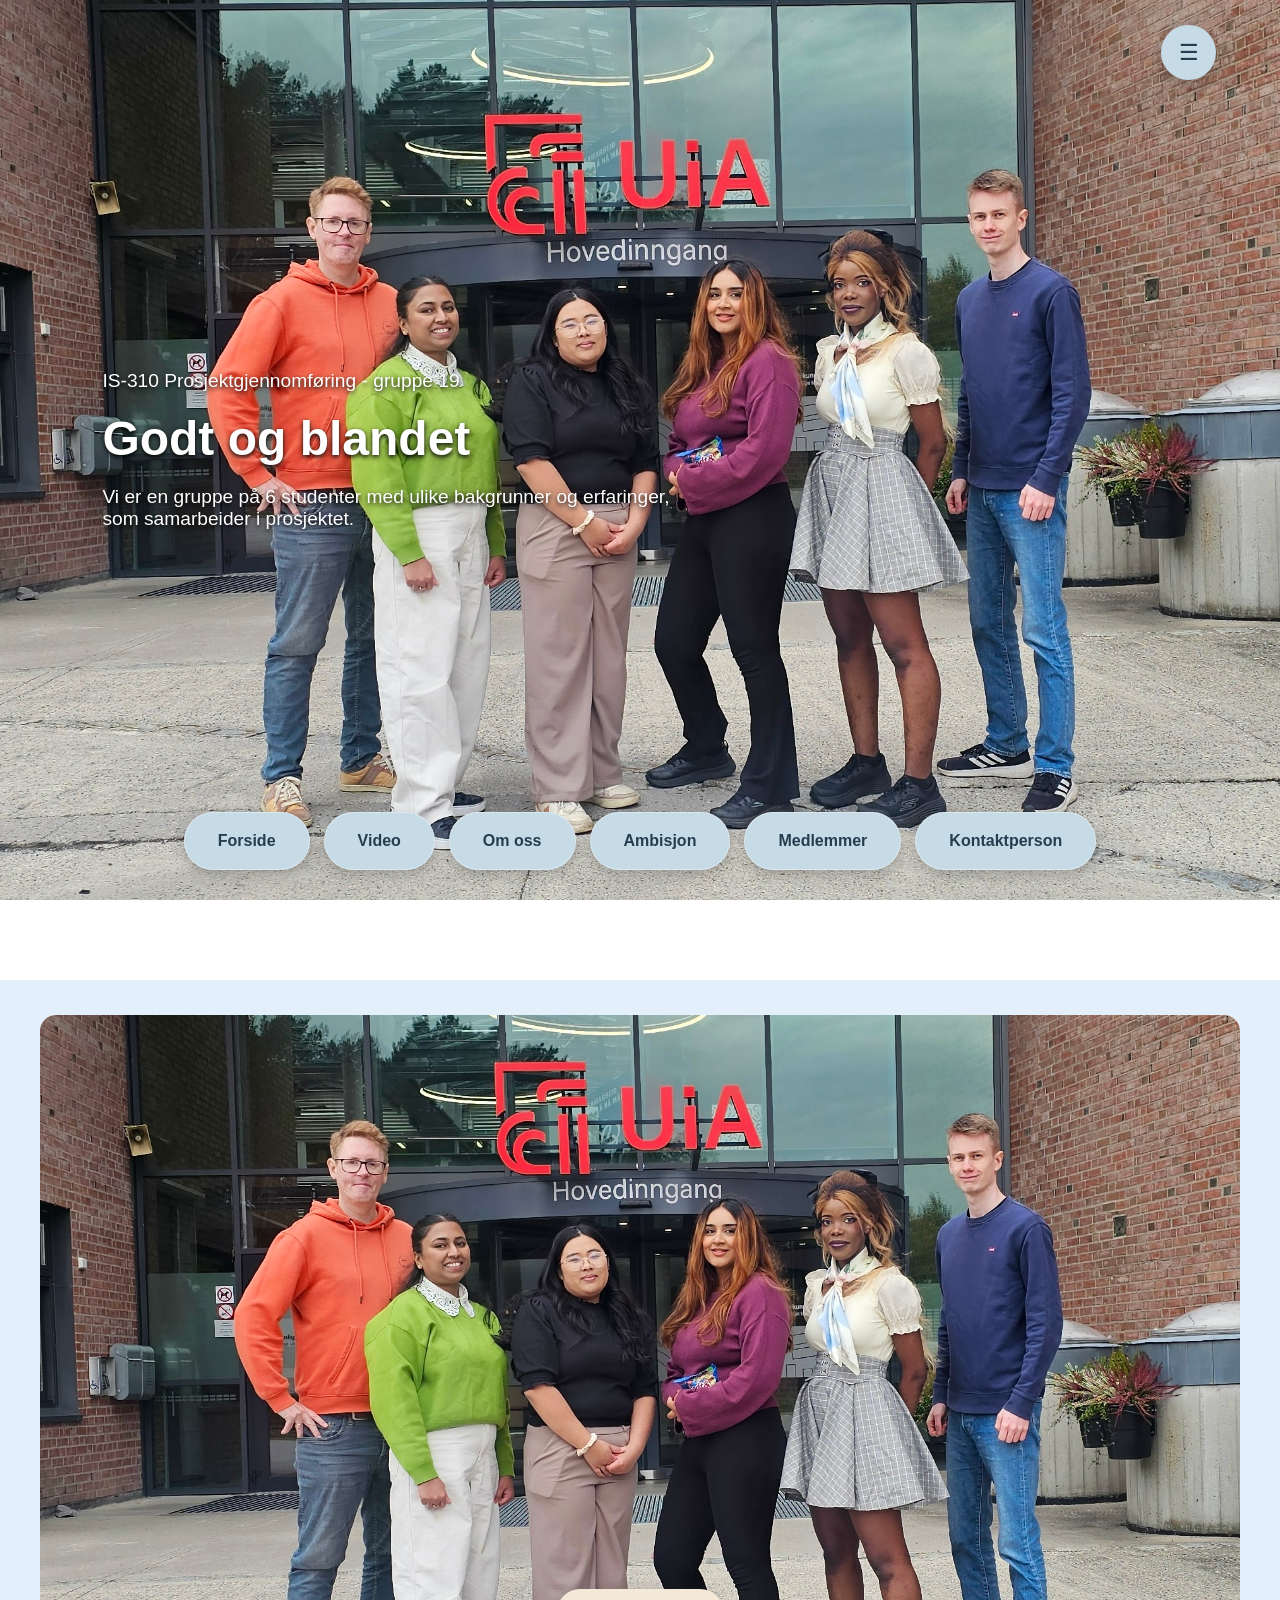
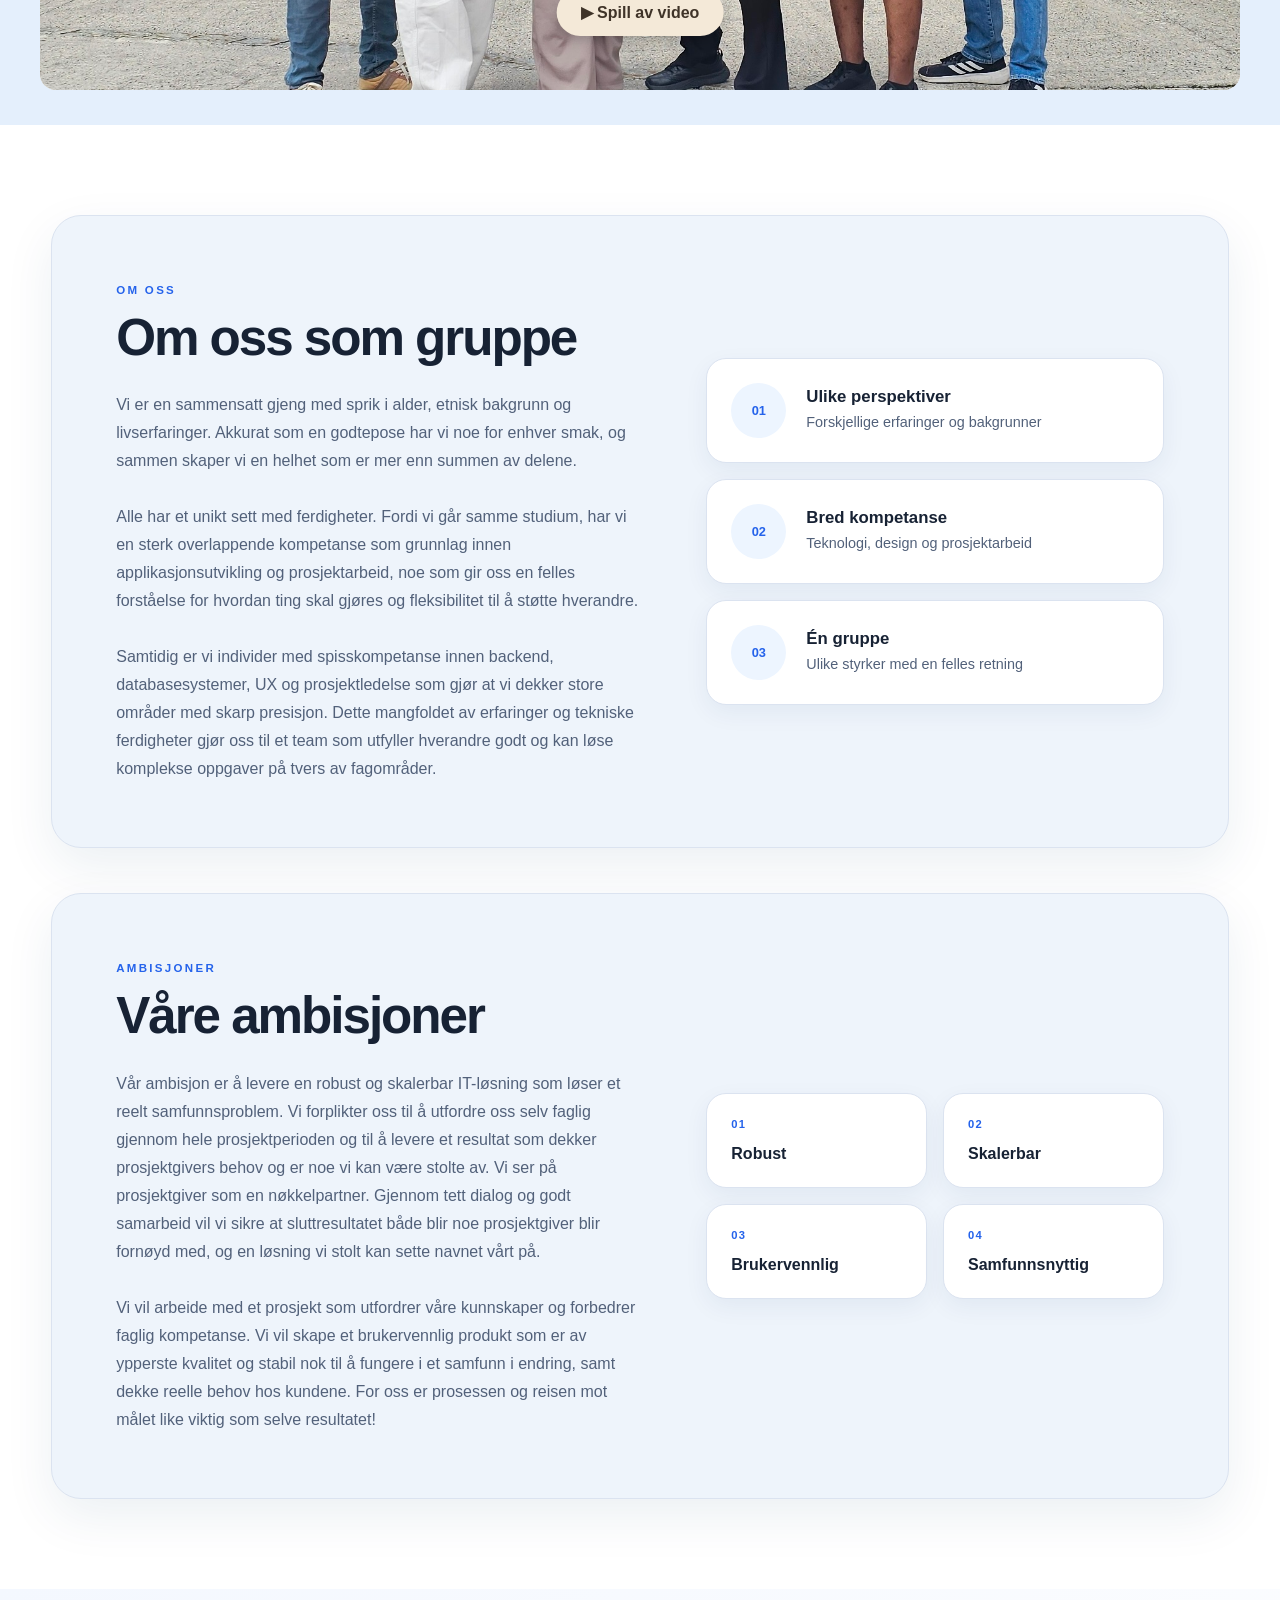
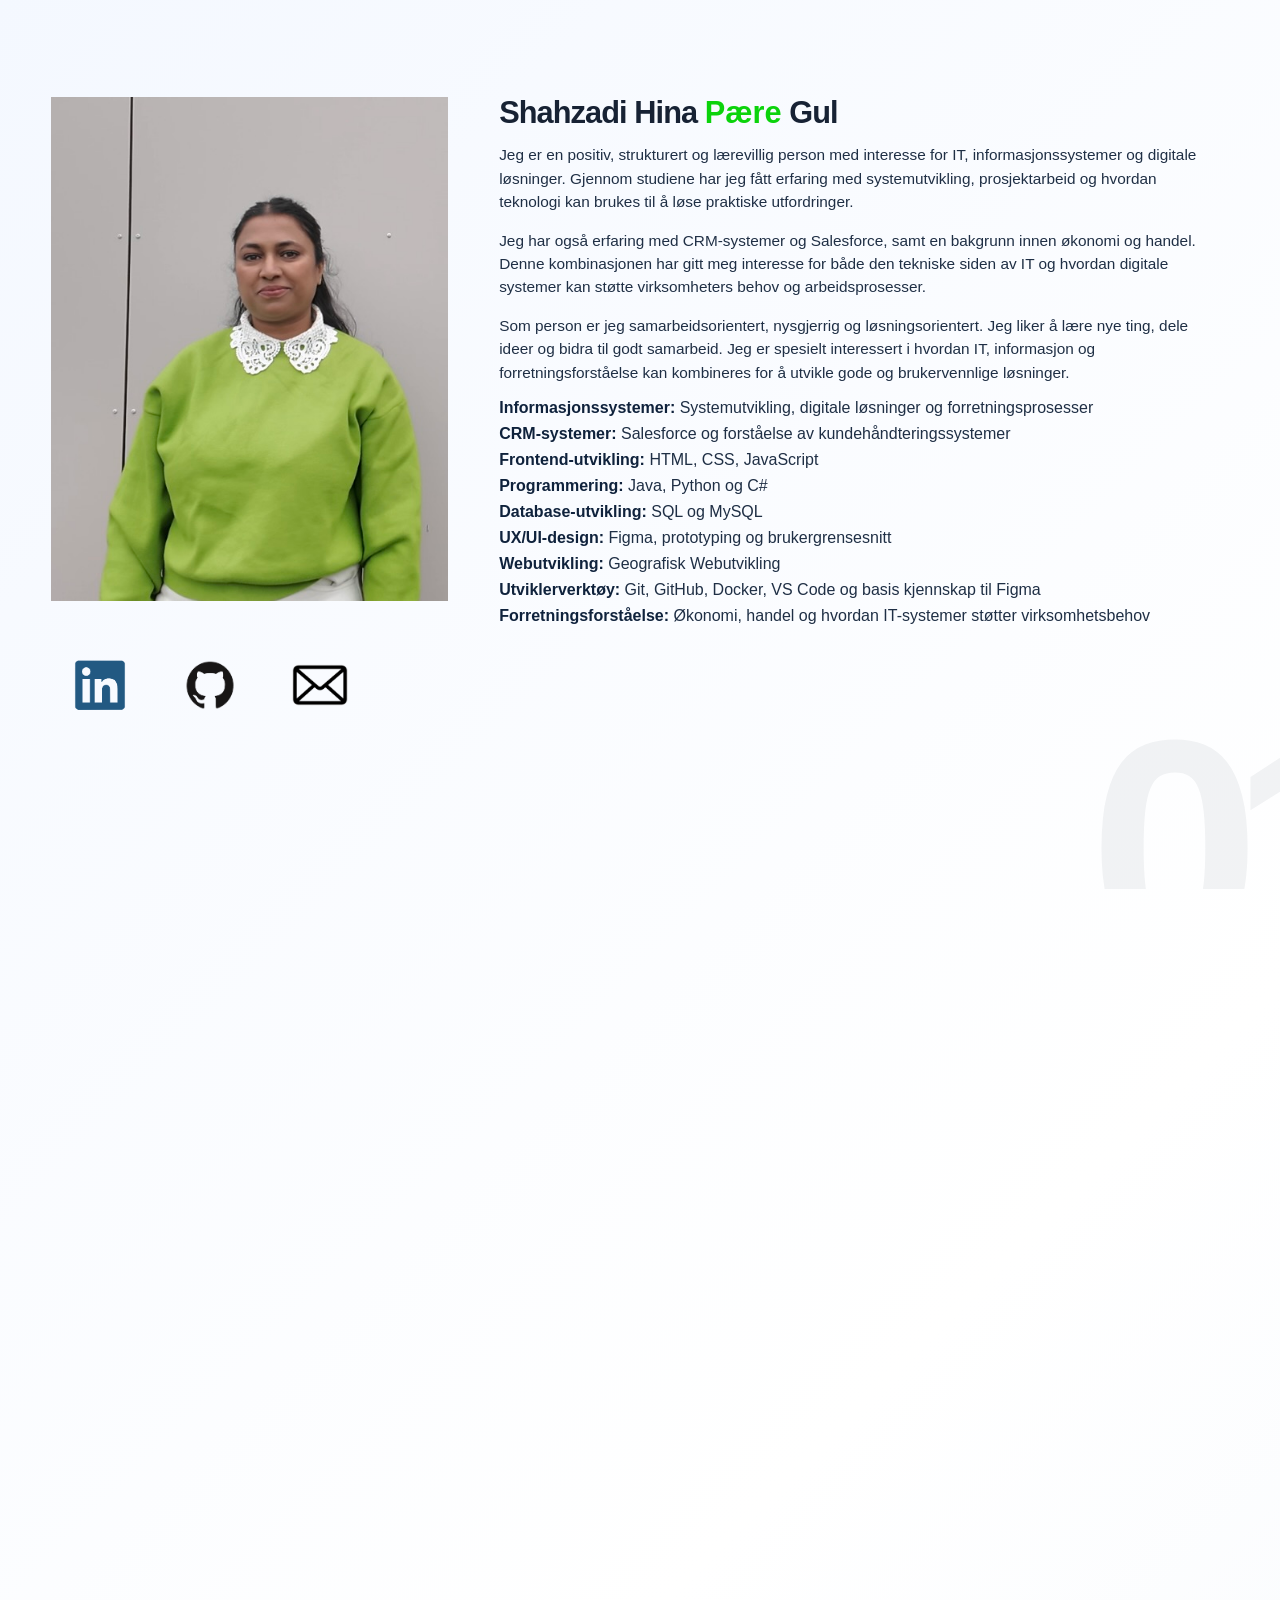
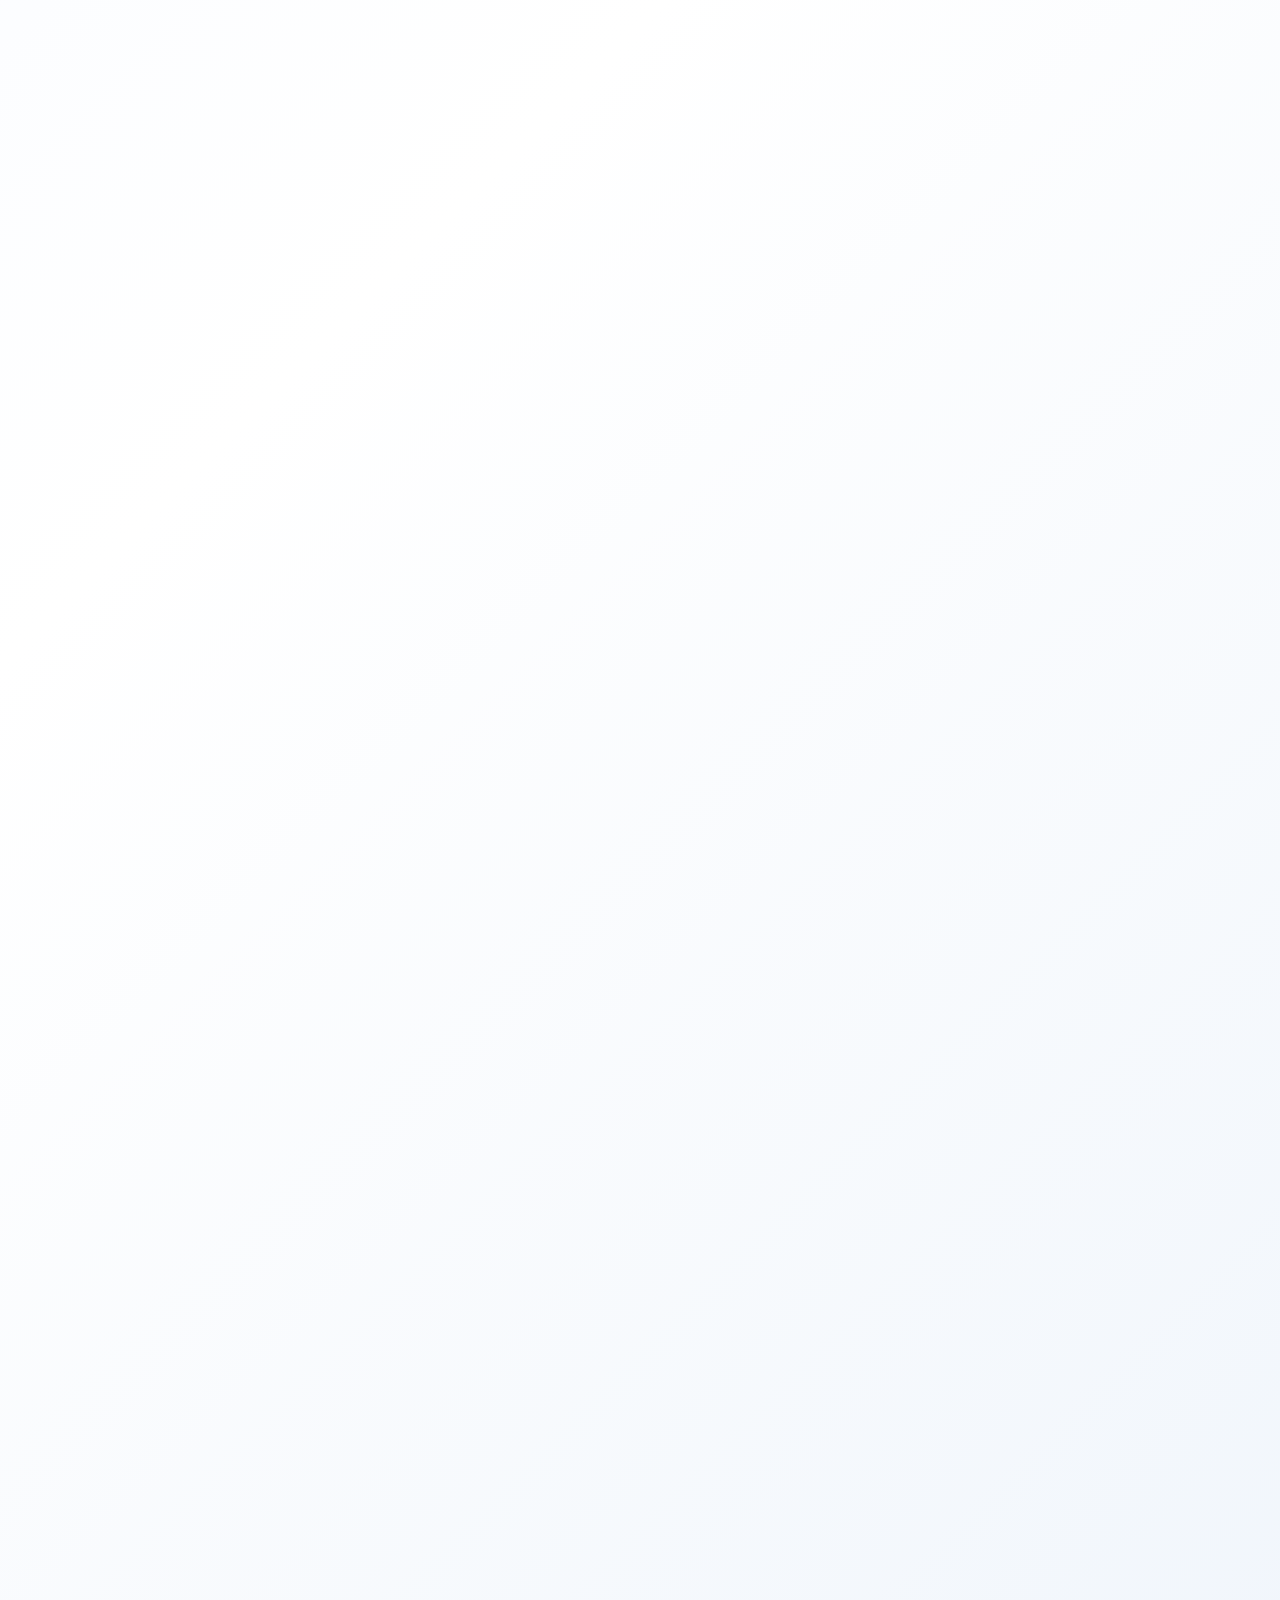
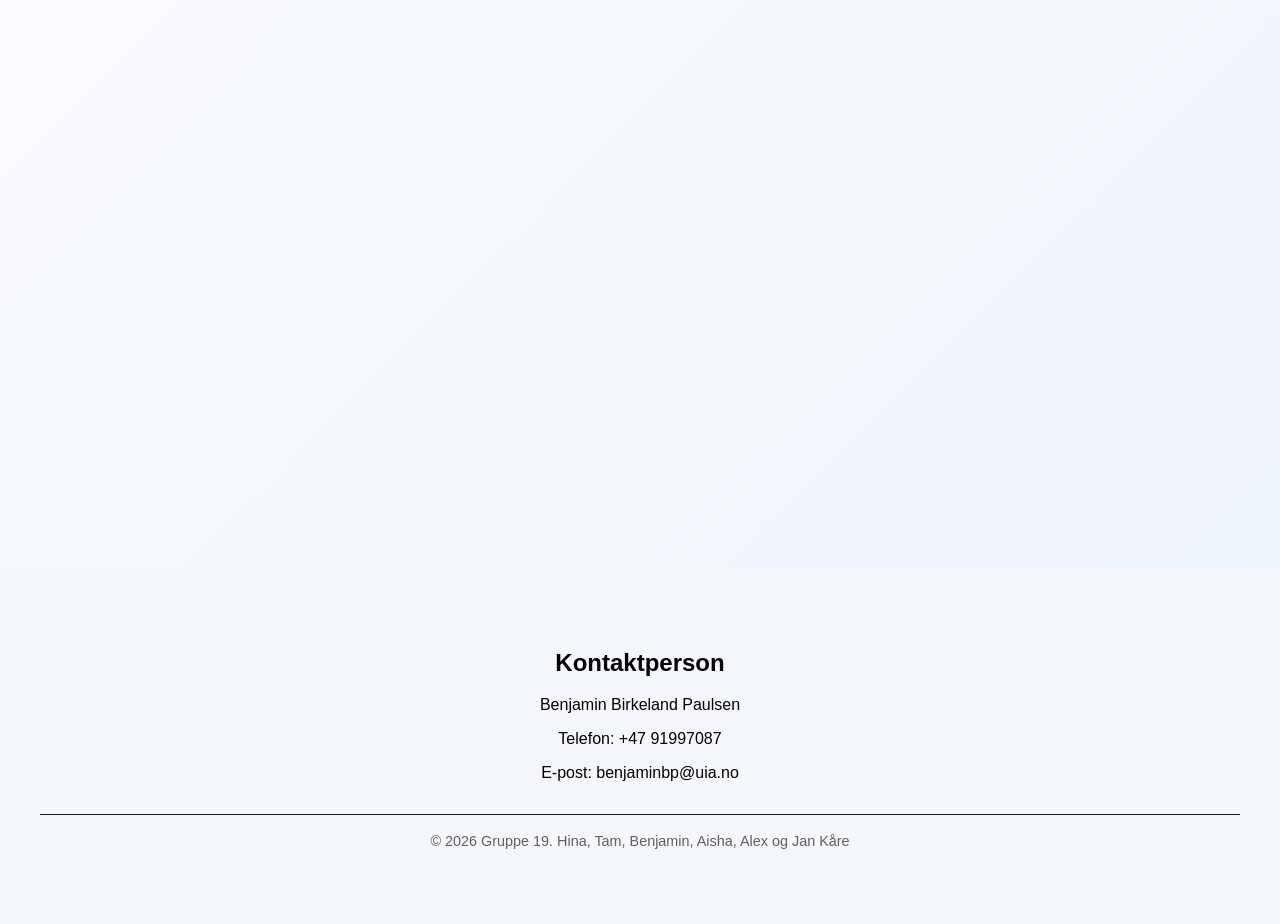
==== commit 3b1267f3: "Endret på bilde og navn og endret bakgrunnfarge for amisjoner og om oss" ====
--- a/index.html
+++ b/index.html
@@ -207,7 +207,7 @@
         <div class="horizontal-number">01</div>
 
         <div class="horizontal-image">
-          <img src="./Bilder/Members/Hina.png" alt="Shahzadi Hina Gul">
+          <img src="./Bilder/Members/Hina.jpeg" alt="Shahzadi Hina Gul">
 
         </div>
         <div class="social-links">
@@ -220,7 +220,7 @@
 
         <div class="horizontal-text">
         
-          <h2>Shahzadi Hina Gul</h2>
+          <h2>Shahzadi Hina <span class="fargesmakHina">Pære</span> Gul</h2>
                    <p>
                             Jeg er en positiv, strukturert og lærevillig person med interesse for IT,
                             informasjonssystemer og digitale løsninger. Gjennom studiene har jeg fått
@@ -261,7 +261,7 @@
         <div class="horizontal-number">02</div>
 
         <div class="horizontal-image">
-          <img src="./Bilder/Members/Tam.png" alt="Tam Thanh Nguyen">
+          <img src="./Bilder/Members/Tam.jpeg" alt="Tam Thanh Nguyen">
         </div>
          
         <div class="social-links">
@@ -274,7 +274,7 @@
 
         <div class="horizontal-text">
           
-          <h2>Tam Thanh Nguyen</h2>
+          <h2>Tam Thanh Nguyen <span class="fargesmakTam">Lakris</span></h2>
           <p>Jeg er 23 år gammel, kommer fra Kristiansand og studerer IT og informasjonssystemer. 
             Som student er jeg nysgjerrig og engasjert i teknologi og programvareutvikling. Jeg har vært interessert i webutvikling og programmering siden jeg gikk på videregående. 
             Gjennom studietiden har jeg jobbet i grupper og individuelt på prosjekter innen både frontend og backend. Jeg er også interessert i tegning og design, noe jeg ønsker å utvikle videre innen spill- og webutvikling.</p>
@@ -303,7 +303,7 @@
         <div class="horizontal-number">03</div>
 
         <div class="horizontal-image">
-          <img src="./Bilder/Members/Benjamin.png" alt="Benjamin Birkeland Paulsen">
+          <img src="./Bilder/Members/Benjamin.jpeg" alt="Benjamin Birkeland Paulsen">
         </div>
 
         <div class="social-links">
@@ -314,7 +314,7 @@
 
         <div class="horizontal-text">
          
-          <h2>Benjamin Birkeland Paulsen</h2>
+          <h2>Benjamin Birkeland <span class="fargesmakBenjamin">Posen</span> Paulsen</h2>
         <p>
           Hei! Mitt navn er Benjamin, jeg er 20 år gammel, født og oppvokst i Kristiansand. Jeg har holdt på med IT-relaterte fag i 7 år og trives godt med det. 
           Mine interesser er teknologi, historie og sport. 
@@ -337,7 +337,7 @@
         <div class="horizontal-number">04</div>
 
         <div class="horizontal-image">
-          <img src="./Bilder/Members/Aisha.png" alt="Aisha Rafi">
+          <img src="./Bilder/Members/Aisha.jpeg" alt="Aisha Rafi">
         </div>
 
         <div class="social-links">
@@ -350,7 +350,7 @@
 
         <div class="horizontal-text">
         
-          <h2>Aisha Rafi</h2>
+          <h2>Aisha <span class="fargesmakAisha">Bringebære</span> Rafi</h2>
           <p>
                         Jeg studerer IT og informasjonssystemer og er spesielt interessert i design,
                         brukeropplevelse og utvikling av brukervennlige digitale løsninger.
@@ -383,7 +383,7 @@
         <div class="horizontal-number">05</div>
 
         <div class="horizontal-image">
-          <img src="./Bilder/Members/Alex-Skar.png" alt="Alex Skar">
+          <img src="./Bilder/Members/Alex.jpeg" alt="Alex Skar">
         </div>
 
         <div class="social-links">
@@ -395,7 +395,7 @@
 
         <div class="horizontal-text">
           
-          <h2>Alex Skar</h2>
+          <h2>Alex <span class="fargesmakAlex">Sitron</span> Skar</h2>
                     <p>
                       Jeg er oppvokst i Sandefjord og flyttet ned til Kristiansand for IT-studiene.
                       Det tok ikke langt tid før jeg forelsket med i Sørlandet, så nå har jeg bestemt
@@ -424,7 +424,7 @@
         <div class="horizontal-number">06</div>
 
         <div class="horizontal-image">
-          <img src="./Bilder/Members/JanKaare.png" alt="Jan Kåre Treldal">
+          <img src="./Bilder/Members/JanKaare.jpeg" alt="Jan Kåre Treldal">
         </div>
 
         <div class="social-links">
@@ -436,7 +436,8 @@
 
         <div class="horizontal-text">
           
-          <h2>Jan Kåre Treldal</h2>
+          <h2>Jan Kåre Treldal <span class="fargesmakJan">Appelsin</span> 
+          </h2>
                     <p>
                         Jeg er tidligere allmennlærer i grunnskolen, og nå student på IT og informasjonssystemer ved UiA Kristiansand. Mine sterkeste kompetanseområder ligger i visuell kommunikasjon, rådgivning og idéutvikling. 
                         I lærerutdanningen har jeg fordypet meg i norskfaget, og fra tidligere har jeg en treårig estetisk bakgrunn fra VGS med tegning, form og farge samt VG2 reklame, illustrasjon og design. 
--- a/Css/ambisjoner.css
+++ b/Css/ambisjoner.css
@@ -1,262 +1,28 @@
-/* ========================================
-   VÅRE AMBISJONER – GRUNNOPPSETT OG BAKGRUNN
-======================================== */
-
-#ambisjoner {
-  position: relative;
-
-  overflow: hidden;
-
-  padding: 70px 65px 45px;
-
-  border-radius: 36px;
-
-  background:
-    radial-gradient(
-      circle at 90% 0%,
-      rgba(96, 165, 250, 0.24),
-      transparent 31%
-    ),
-    radial-gradient(
-      circle at 10% 100%,
-      rgba(191, 219, 254, 0.24),
-      transparent 30%
-    ),
-    linear-gradient(
-      135deg,
-      #f5f9ff,
-      #eaf3ff
-    );
-
-  text-align: left;
-}
-
-#ambisjoner::after {
-  content: "";
-
-  position: absolute;
-
-  width: 420px;
-  height: 420px;
-
-  top: -260px;
-  right: -180px;
-
-  border-radius: 50%;
-
-  border: 1px solid rgba(37, 99, 235, 0.12);
-}
-
-/* ========================================
-   VÅRE AMBISJONER – INTRODUKSJON
-======================================== */
-
-.ambisjoner-intro {
-  position: relative;
-  z-index: 1;
-
-  max-width: 1050px;
-}
-
-.ambisjoner-intro h2 {
-  margin: 0 0 25px;
-
-  font-size: clamp(2.2rem, 4vw, 4rem);
-  line-height: 1;
-
-  letter-spacing: -0.04em;
-
-  color: #172234;
-}
-
-.ambisjoner-intro p {
-  margin: 0;
-
-  color: #52617a;
-
-  font-size: 1rem;
-  line-height: 1.75;
-}
-
-/* ========================================
-   VÅRE AMBISJONER – HØYDEPUNKTER OG HOVER
-======================================== */
-
+/* Informasjonspunkter i Våre ambisjoner */
 .ambisjon-highlights {
-  position: relative;
-  z-index: 1;
-
   display: grid;
-  grid-template-columns: repeat(4, 1fr);
-
+  grid-template-columns: repeat(2, minmax(0, 1fr));
   gap: 16px;
-
-  margin-top: 45px;
-}
-
-.ambisjon-highlight {
-  padding: 23px 22px;
-
-  background: rgba(255, 255, 255, 0.8);
-
-  border: 1px solid rgba(219, 227, 240, 0.9);
-
-  border-radius: 17px;
-
-  box-shadow: 0 8px 24px rgba(18, 59, 102, 0.06);
-
-  transition:
-    transform 0.3s ease,
-    box-shadow 0.3s ease;
-}
-
-.ambisjon-highlight:hover {
-  transform: translateY(-6px);
-
-  box-shadow: 0 16px 30px rgba(18, 59, 102, 0.12);
 }
 
 .ambisjon-highlight span {
   display: block;
-
   margin-bottom: 15px;
-
   color: #2563eb;
-
   font-size: 0.7rem;
   font-weight: 700;
-
   letter-spacing: 0.12em;
 }
 
 .ambisjon-highlight h3 {
   margin: 0;
-
   color: #172234;
-
   font-size: 1rem;
+  overflow-wrap: anywhere;
 }
 
-/* ========================================
-   VÅRE AMBISJONER – NETTBRETT
-======================================== */
-
-@media (max-width: 950px) {
-.ambisjon-highlights {
-    grid-template-columns: repeat(2, 1fr);
-  }
-
-}
-
-/* ========================================
-   VÅRE AMBISJONER – MOBIL FOR GRUNNOPPSETT
-======================================== */
-
 @media (max-width: 600px) {
-#ambisjoner {
-    padding: 38px 25px;
-    border-radius: 22px;
-  }
-
-.ambisjon-highlights {
+  .ambisjon-highlights {
     grid-template-columns: 1fr;
   }
-
-.ambisjoner-intro h2 {
-    font-size: 2.2rem;
-  }
-
 }
-
-/* ========================================
-   VÅRE AMBISJONER – HELSIDES SEKSJON
-======================================== */
-
-#ambisjoner.kort-info {
-  min-height: calc(100vh - 80px);
-  width: 100%;
-  margin: 0;
-  padding: clamp(60px, 8vw, 120px) 24px;
-
-  display: flex;
-  align-items: center;
-  justify-content: center;
-
-  box-sizing: border-box;
-  scroll-margin-top: 80px;
-
-  background-color: #eef2f6;
-
-  border: none;
-  border-radius: 0;
-  box-shadow: none;
-}
-
-/* ========================================
-   VÅRE AMBISJONER – TEKSTKORT
-======================================== */
-
-#ambisjoner .ambisjoner-innhold {
-  width: min(900px, 100%);
-  padding: clamp(32px, 5vw, 64px);
-
-  text-align: left;
-
-  background-color: #ffffff;
-  border: 1px solid #dbe3f0;
-  border-radius: 24px;
-  box-shadow: 0 18px 45px rgba(23, 44, 74, 0.1);
-}
-
-/* ========================================
-   VÅRE AMBISJONER – OVERSKRIFT OG AVSNITT
-======================================== */
-
-#ambisjoner h2 {
-  margin: 0 0 28px;
-
-  color: #1b2430;
-  font-size: clamp(2.2rem, 5vw, 4rem);
-  line-height: 1.1;
-}
-
-#ambisjoner .ambisjoner-innhold p {
-  max-width: 72ch;
-  margin: 0 0 20px;
-
-  color: #4d5d7c;
-  font-size: 1.05rem;
-  line-height: 1.8;
-}
-
-#ambisjoner .ambisjoner-innhold p:last-child {
-  margin-bottom: 0;
-}
-
-/* ========================================
-   VÅRE AMBISJONER – MOBIL FOR HELSIDES SEKSJON
-======================================== */
-
-@media (max-width: 700px) {
-#ambisjoner.kort-info {
-    min-height: auto;
-    padding: 60px 16px;
-  }
-
-#ambisjoner .ambisjoner-innhold {
-    padding: 30px 22px;
-    border-radius: 18px;
-  }
-
-#ambisjoner h2 {
-    margin-bottom: 22px;
-    font-size: 2.2rem;
-  }
-
-#ambisjoner .ambisjoner-innhold p {
-    font-size: 1rem;
-    line-height: 1.7;
-  }
-
-}
-
--- a/Css/style.css
+++ b/Css/style.css
@@ -102,6 +102,63 @@
 
 .kort-info {
   box-sizing: border-box;
+}
+
+/* Felles boksstil som matcher blåtonene i medlemsseksjonen */
+.kort-gruppe-info > .kort-info {
+  display: grid;
+  grid-template-columns: minmax(0, 1.15fr) minmax(0, 1fr);
+  gap: clamp(30px, 5vw, 70px);
+  align-items: center;
+  padding: clamp(38px, 5vw, 65px);
+  background: #eef4fb;
+  border: 1px solid #dbe3f0;
+  border-radius: 30px;
+  box-shadow: 0 18px 50px rgba(18, 59, 102, 0.08);
+  text-align: left;
+  scroll-margin-top: 30px;
+}
+
+.kort-gruppe-info .kort-info h2 {
+  margin: 0 0 25px;
+  color: #172234;
+  font-size: clamp(2.2rem, 4vw, 4rem);
+  line-height: 1.1;
+  letter-spacing: -0.04em;
+}
+
+.kort-gruppe-info .kort-info p {
+  margin: 0;
+  color: #52617a;
+  font-size: 1rem;
+  line-height: 1.75;
+}
+
+.kort-gruppe-info .section-label-small {
+  color: #2563eb;
+}
+
+.kort-gruppe-info .om-oss-item,
+.kort-gruppe-info .ambisjon-highlight {
+  padding: 24px;
+  background: #ffffff;
+  border: 1px solid #dbe3f0;
+  border-radius: 20px;
+  box-shadow: 0 8px 24px rgba(18, 59, 102, 0.06);
+}
+
+@media (max-width: 950px) {
+  .kort-gruppe-info > .kort-info {
+    grid-template-columns: minmax(0, 1fr);
+    gap: 35px;
+  }
+}
+
+@media (max-width: 600px) {
+  .kort-gruppe-info > .kort-info {
+    padding: 38px 25px;
+    border-radius: 22px;
+  }
 }
 
 .section-label-small {
@@ -319,8 +376,8 @@
 
   padding: 20px 34px;
 
-  background-color: #f4e9d8;
-  color: #3f3328;
+  background-color: #c7dbe6;
+  color: #243e50;
   box-shadow: 0 4px 14px rgba(0, 0, 0, 0.22);
 
   text-decoration: none;
@@ -337,8 +394,15 @@
 
 .quick-nav a:hover,
 .quick-nav a:focus-visible {
-  background-color: #dfc5a3;
+  background-color: #a9c5d6;
   transform: translateY(-2px);
+}
+
+.quick-nav > a,
+.quick-members > a {
+  box-shadow:
+    inset 0 0 0 1px rgba(255, 255, 255, 0.35),
+    0 4px 14px rgba(0, 0, 0, 0.22);
 }
 
 
@@ -455,7 +519,7 @@
 
 .fast-nav-button {
   position: fixed;
-  right: 25px;
+  right: clamp(40px, 5vw, 80px);
   top: 25px;
 
   width: 55px;
@@ -464,8 +528,9 @@
   border: none;
   border-radius: 50%;
 
-  background-color: #f4e9d8;
-  color: #3f3328;
+  background-color: #c7dbe6;
+  color: #243e50;
+  box-shadow: 0 4px 14px rgba(0, 0, 0, 0.22);
 
   font-size: 1.4rem;
   cursor: pointer;
@@ -475,7 +540,7 @@
 
 .fast-nav-button:hover,
 .fast-nav-button:focus-visible {
-  background-color: #dfc5a3;
+  background-color: #a9c5d6;
 }
 
 
@@ -485,7 +550,7 @@
 
 .fast-nav-menu {
   position: fixed;
-  right: 25px;
+  right: clamp(40px, 5vw, 80px);
   top: 90px;
 
   display: none;
--- a/Css/om-oss.css
+++ b/Css/om-oss.css
@@ -1,237 +1,37 @@
-/* ========================================
-   OM OSS – GRUNNOPPSETT
-======================================== */
-
-#om-oss {
-  display: grid;
-  grid-template-columns: 1.15fr 1fr;
-  gap: 70px;
-  align-items: center;
-
-  padding: 65px;
-
-  background: #ffffff;
-
-  border: 1px solid #e3eaf3;
-  border-radius: 28px;
-
-  box-shadow: 0 18px 50px rgba(18, 59, 102, 0.07);
-
-  text-align: left;
-}
-
-/* ========================================
-   OM OSS – INTRODUKSJON
-======================================== */
-
-.om-oss-intro h2 {
-  margin: 0 0 25px;
-
-  font-size: clamp(2.2rem, 4vw, 4rem);
-  line-height: 1;
-
-  letter-spacing: -0.04em;
-
-  color: #172234;
-}
-
-.om-oss-intro p {
-  margin: 0;
-
-  color: #52617a;
-
-  font-size: 1rem;
-  line-height: 1.75;
-}
-
-/* ========================================
-   OM OSS – INFORMASJONSPUNKTER OG IKONER
-======================================== */
-
+/* Informasjonspunkter i Om oss */
 .om-oss-visuelt {
   display: flex;
   flex-direction: column;
+  gap: 16px;
 }
 
 .om-oss-item {
   display: flex;
   align-items: center;
-
   gap: 20px;
-
-  padding: 24px 0;
-
-  border-bottom: 1px solid #e8edf4;
-}
-
-.om-oss-item:last-child {
-  border-bottom: none;
 }
 
 .om-oss-icon {
   width: 55px;
   height: 55px;
-
   flex-shrink: 0;
-
   display: grid;
   place-items: center;
-
   border-radius: 50%;
-
   background: #edf5ff;
-
   color: #2563eb;
-
   font-size: 0.8rem;
   font-weight: 700;
 }
 
 .om-oss-item h3 {
   margin: 0 0 5px;
-
   color: #172234;
-
   font-size: 1.05rem;
 }
 
 .om-oss-item span {
-  color: #748197;
-
+  color: #52617a;
   font-size: 0.9rem;
+  line-height: 1.5;
 }
-
-/* ========================================
-   OM OSS – NETTBRETT
-======================================== */
-
-@media (max-width: 950px) {
-#om-oss {
-    grid-template-columns: 1fr;
-    gap: 35px;
-  }
-
-}
-
-/* ========================================
-   OM OSS – MOBIL FOR GRUNNOPPSETT
-======================================== */
-
-@media (max-width: 600px) {
-#om-oss {
-    padding: 38px 25px;
-    border-radius: 22px;
-  }
-
-.om-oss-intro h2 {
-    font-size: 2.2rem;
-  }
-
-}
-
-/* ========================================
-   OM OSS – HELSIDES SEKSJON
-======================================== */
-
-#om-oss.om-oss-side {
-  min-height: calc(100vh - 80px);
-  width: 100%;
-  margin: 0;
-  padding: clamp(60px, 8vw, 120px) 24px;
-
-  display: flex;
-  align-items: center;
-  justify-content: center;
-
-  box-sizing: border-box;
-  scroll-margin-top: 80px;
-
-  background-color: #eef2f6;
-
-  border: none;
-  border-radius: 0;
-  box-shadow: none;
-}
-
-/* ========================================
-   OM OSS – TEKSTKORT OG ETIKETT
-======================================== */
-
-#om-oss .om-oss-innhold {
-  width: min(900px, 100%);
-  padding: clamp(32px, 5vw, 64px);
-
-  text-align: left;
-
-  background-color: #ffffff;
-  border: 1px solid #dbe3f0;
-  border-radius: 24px;
-  box-shadow: 0 18px 45px rgba(23, 44, 74, 0.1);
-}
-
-#om-oss .om-oss-label {
-  display: inline-block;
-  margin: 0 0 14px;
-  padding: 7px 12px;
-
-  color: #1e3a5d;
-  background-color: #edf5ff;
-  border-radius: 999px;
-
-  font-size: 0.75rem;
-  font-weight: 700;
-  letter-spacing: 0.12em;
-}
-
-/* ========================================
-   OM OSS – OVERSKRIFT OG AVSNITT
-======================================== */
-
-#om-oss h2 {
-  margin: 0 0 28px;
-
-  color: #1b2430;
-  font-size: clamp(2.2rem, 5vw, 4rem);
-  line-height: 1.1;
-}
-
-#om-oss .om-oss-innhold p:not(.om-oss-label) {
-  max-width: 72ch;
-  margin: 0 0 20px;
-
-  color: #4d5d7c;
-  font-size: 1.05rem;
-  line-height: 1.8;
-}
-
-#om-oss .om-oss-innhold p:last-child {
-  margin-bottom: 0;
-}
-
-/* ========================================
-   OM OSS – MOBIL FOR HELSIDES SEKSJON
-======================================== */
-
-@media (max-width: 700px) {
-#om-oss.om-oss-side {
-    min-height: auto;
-    padding: 60px 16px;
-  }
-
-#om-oss .om-oss-innhold {
-    padding: 30px 22px;
-    border-radius: 18px;
-  }
-
-#om-oss h2 {
-    margin-bottom: 22px;
-    font-size: 2.2rem;
-  }
-
-#om-oss .om-oss-innhold p:not(.om-oss-label) {
-    font-size: 1rem;
-    line-height: 1.7;
-  }
-
-}
-
--- a/Css/medlemmer.css
+++ b/Css/medlemmer.css
@@ -984,4 +984,57 @@
     z-index: 0;
   }
 }
-
+/* ========================================
+   MEDLEMMER – FARGESMAK
+======================================== */
+
+.horizontal-text .fargesmakJan {
+  display: inline;
+  margin: 0;
+  letter-spacing: normal;
+  font-size: inherit;
+  font-weight: inherit;
+  color: orange;
+}
+
+.horizontal-text .fargesmakAlex {
+  display: inline;
+  margin: 0;
+  letter-spacing: normal;
+  font-size: inherit;
+  font-weight: inherit;
+  color: rgb(255, 255, 81)
+}
+
+.horizontal-text .fargesmakBenjamin {
+  display: inline;
+  margin: 0;
+  letter-spacing: normal;
+  font-size: inherit;
+  font-weight: inherit;
+  color: rgb(88, 88, 255);
+}
+.horizontal-text .fargesmakAisha {
+  display: inline;
+  margin: 0;
+  letter-spacing: normal;
+  font-size: inherit;
+  font-weight: inherit;
+  color:rgb(139, 46, 73);
+}
+.horizontal-text .fargesmakTam {
+  display: inline;
+  margin: 0;
+  letter-spacing: normal;
+  font-size: inherit;
+  font-weight: inherit;
+  color: black;
+}
+.horizontal-text .fargesmakHina {
+  display: inline;
+  margin: 0;
+  letter-spacing: normal;
+  font-size: inherit;
+  font-weight: inherit;
+  color: rgb(11, 211, 11);
+}
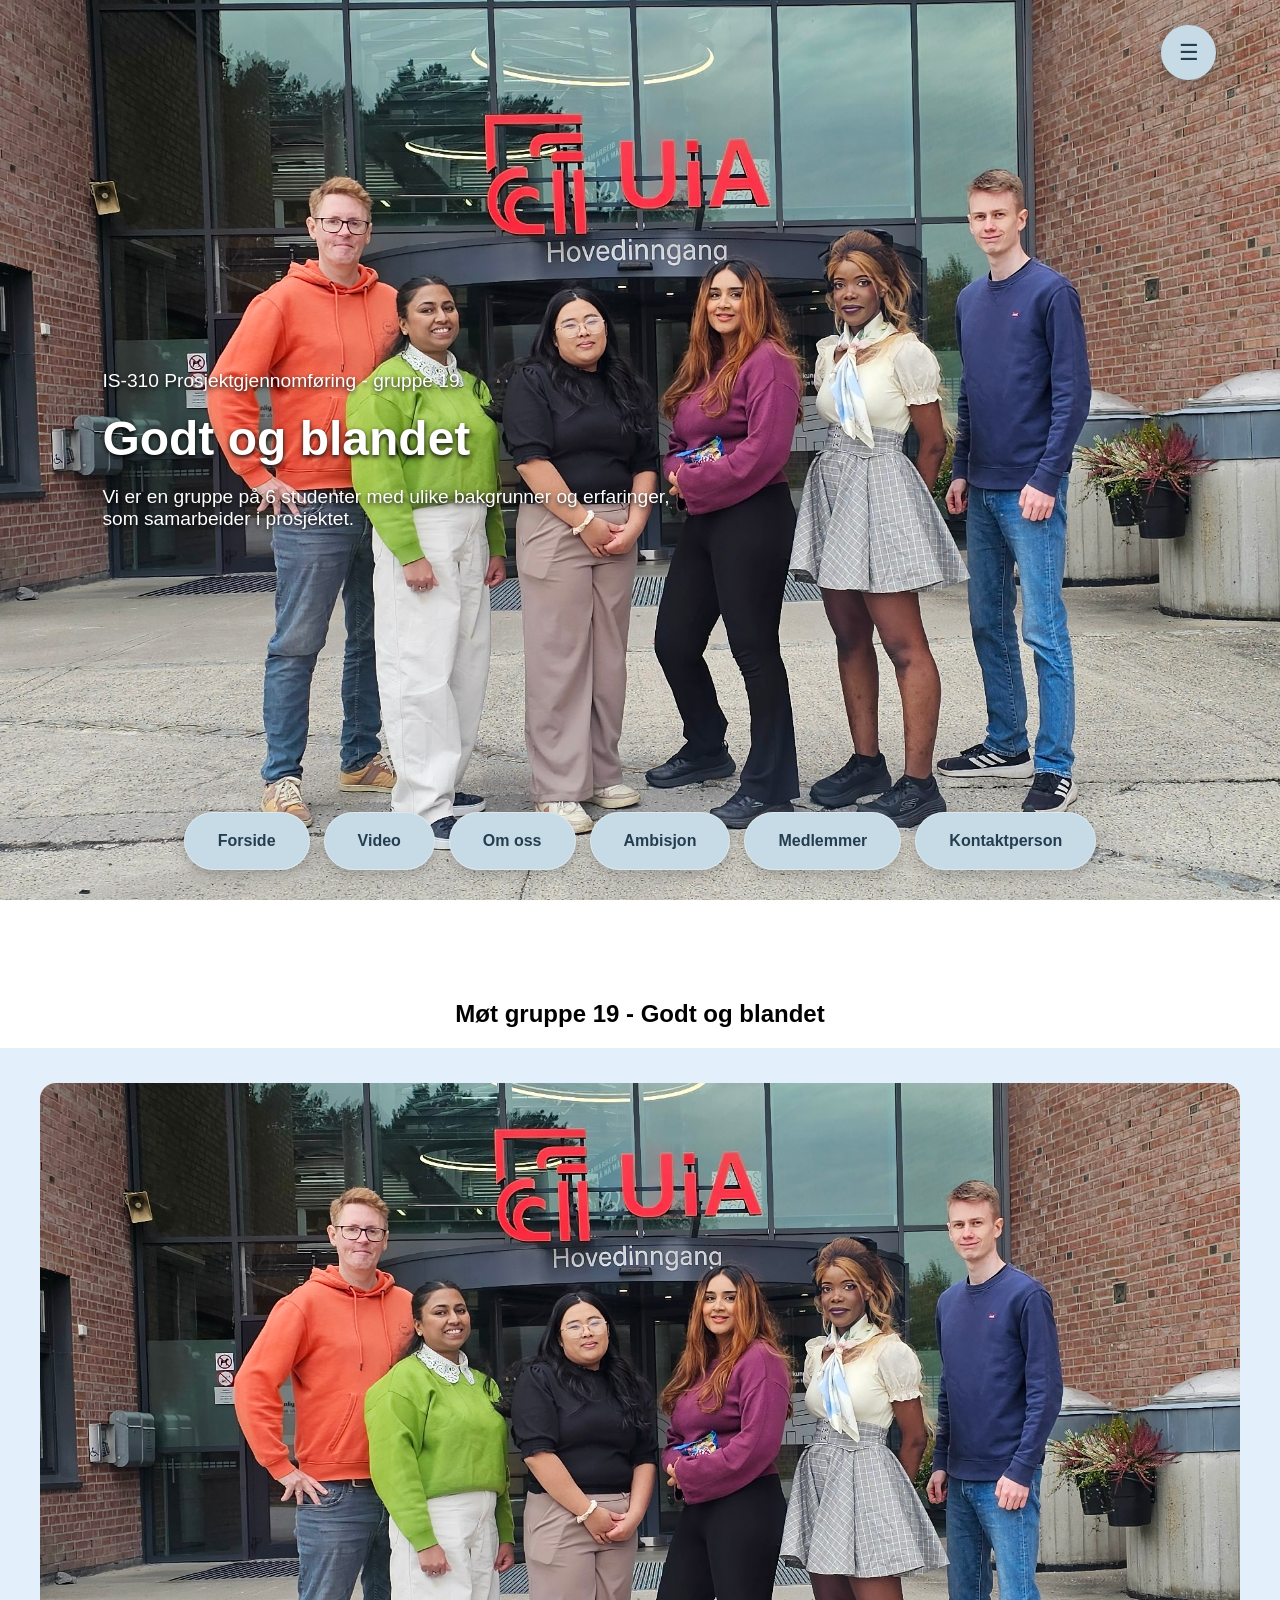
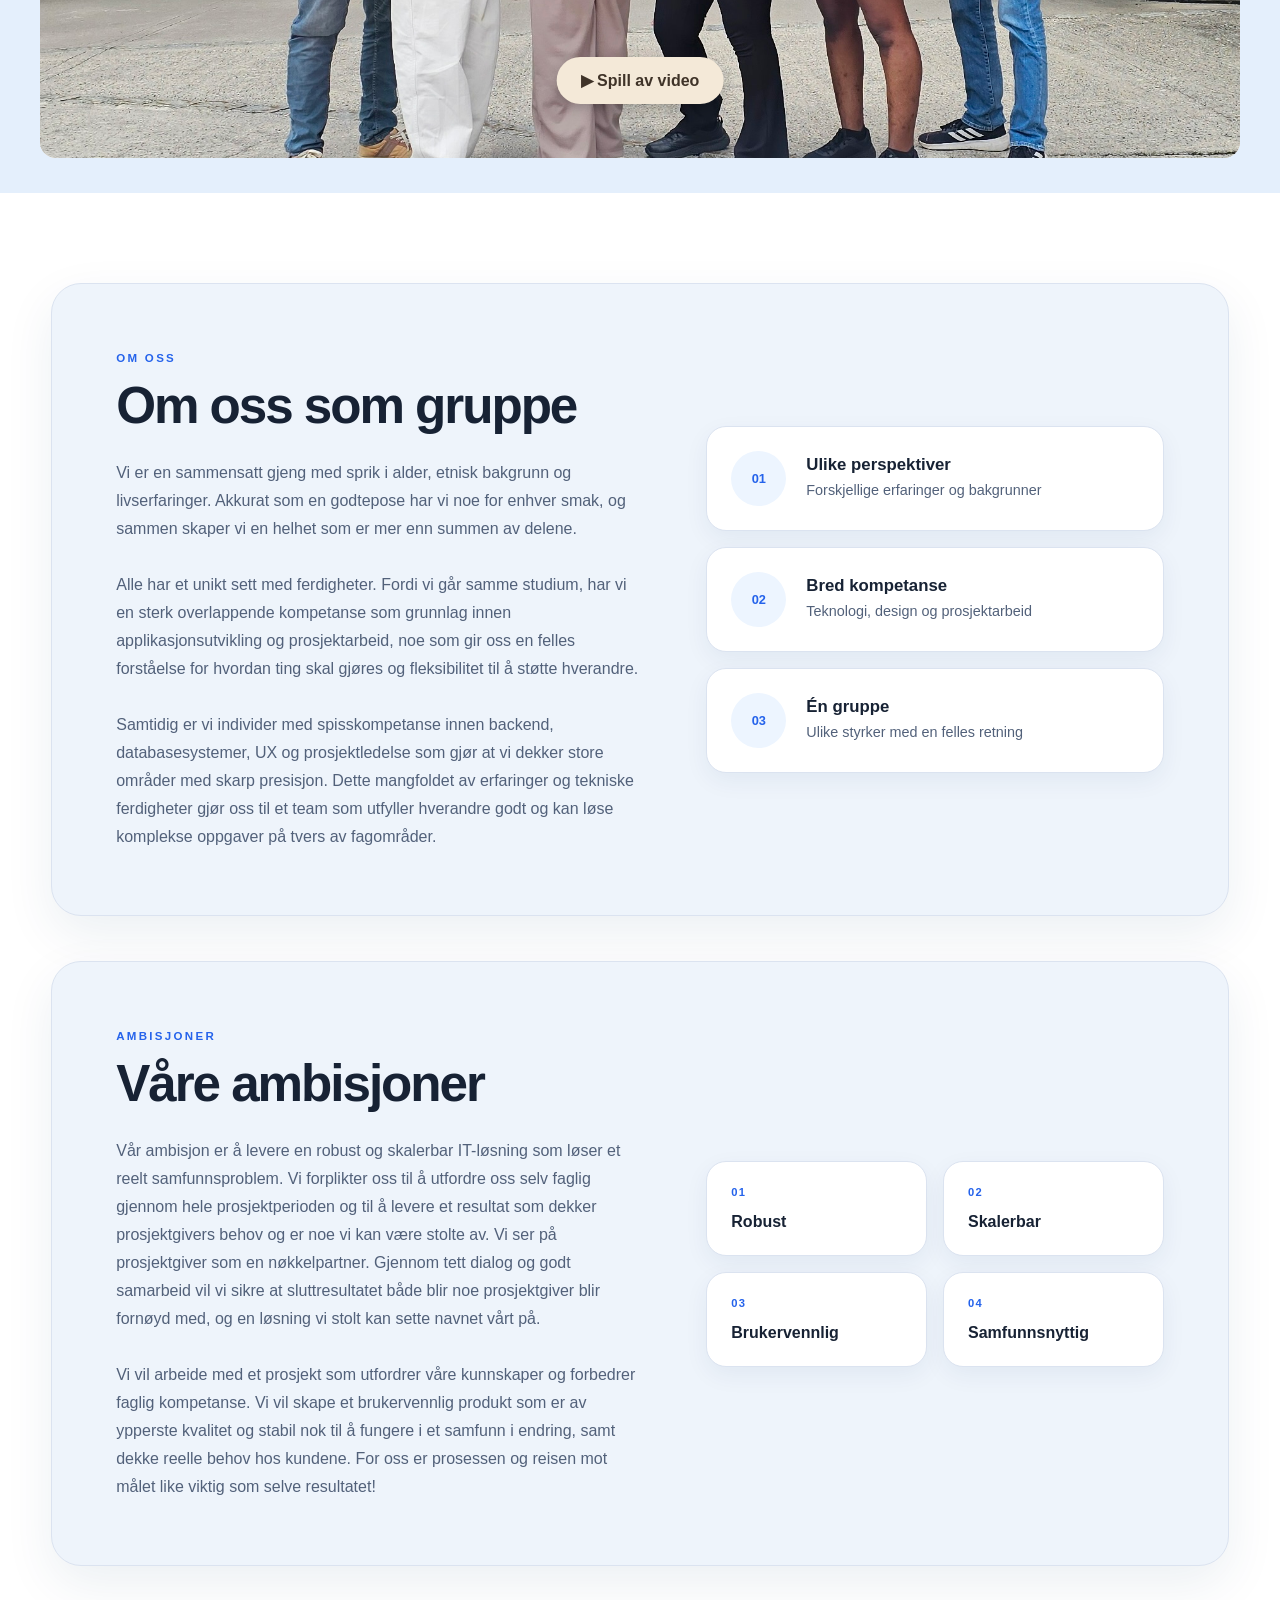
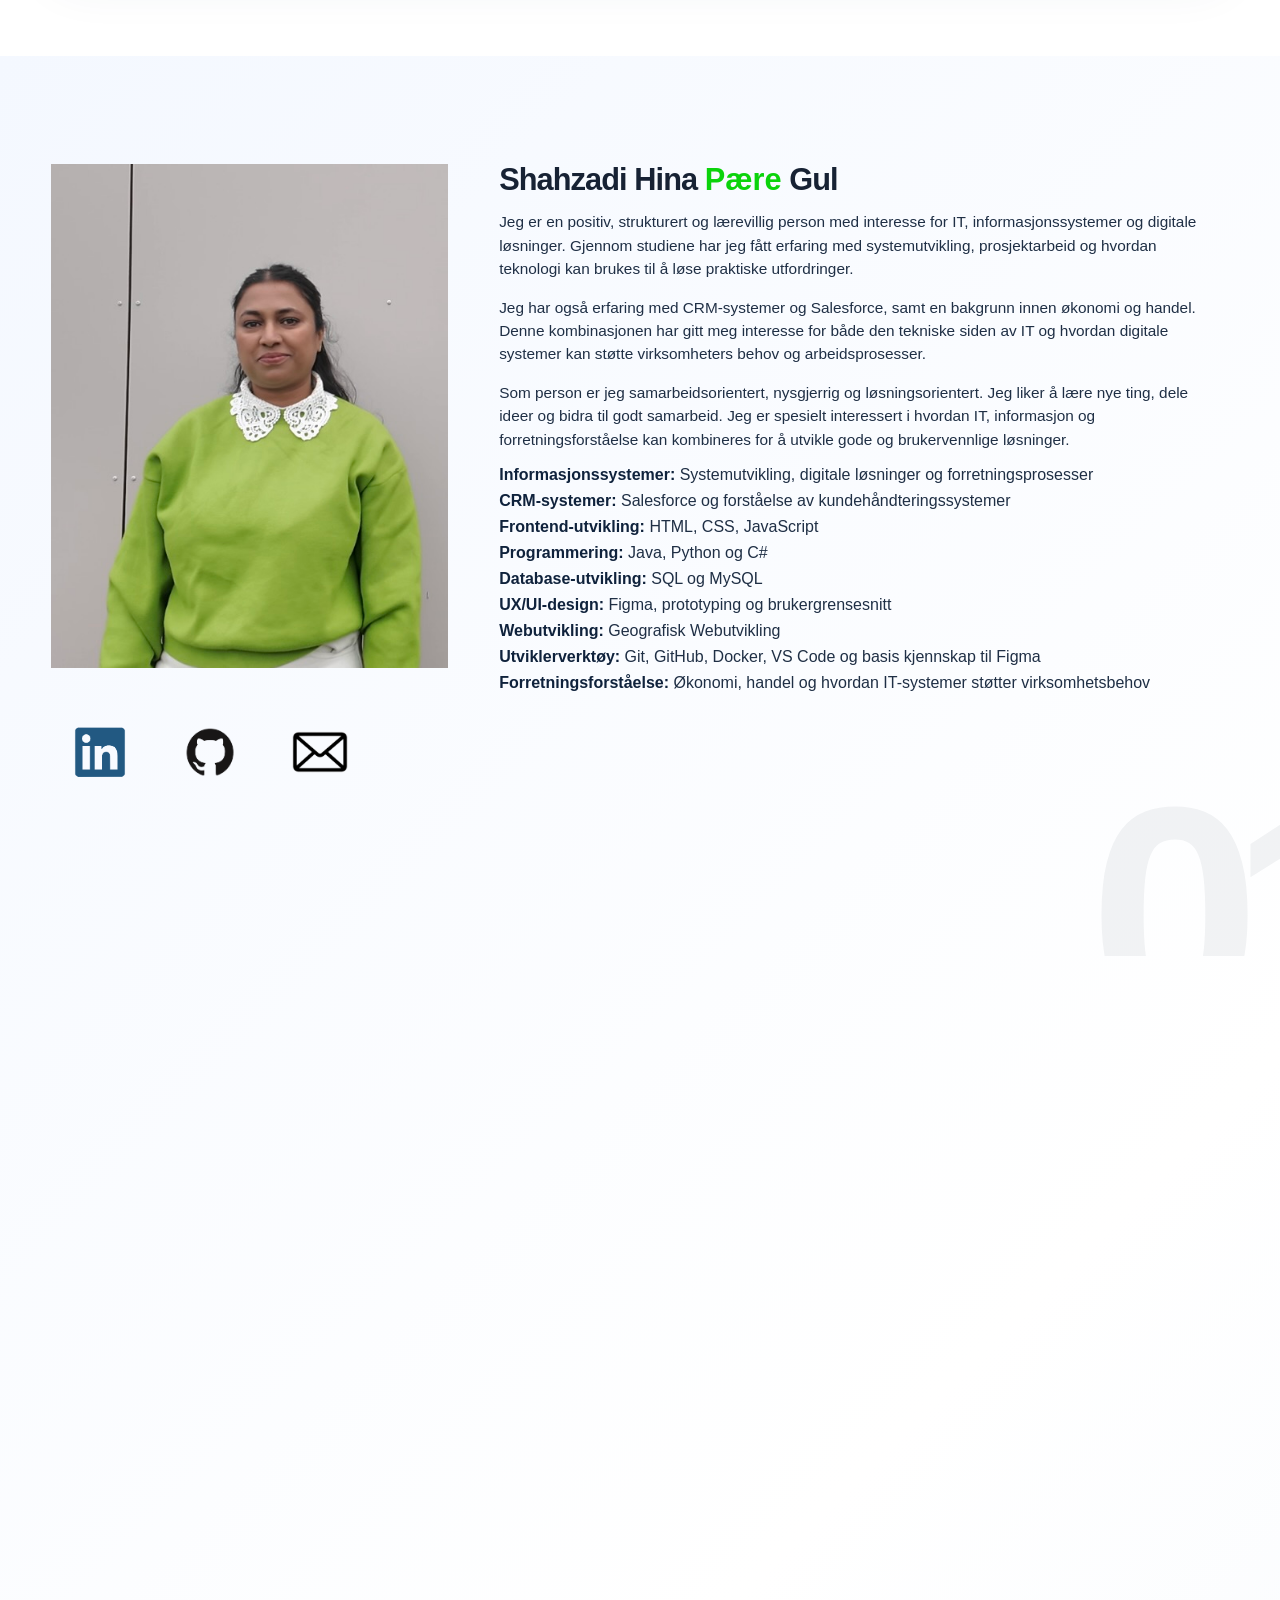
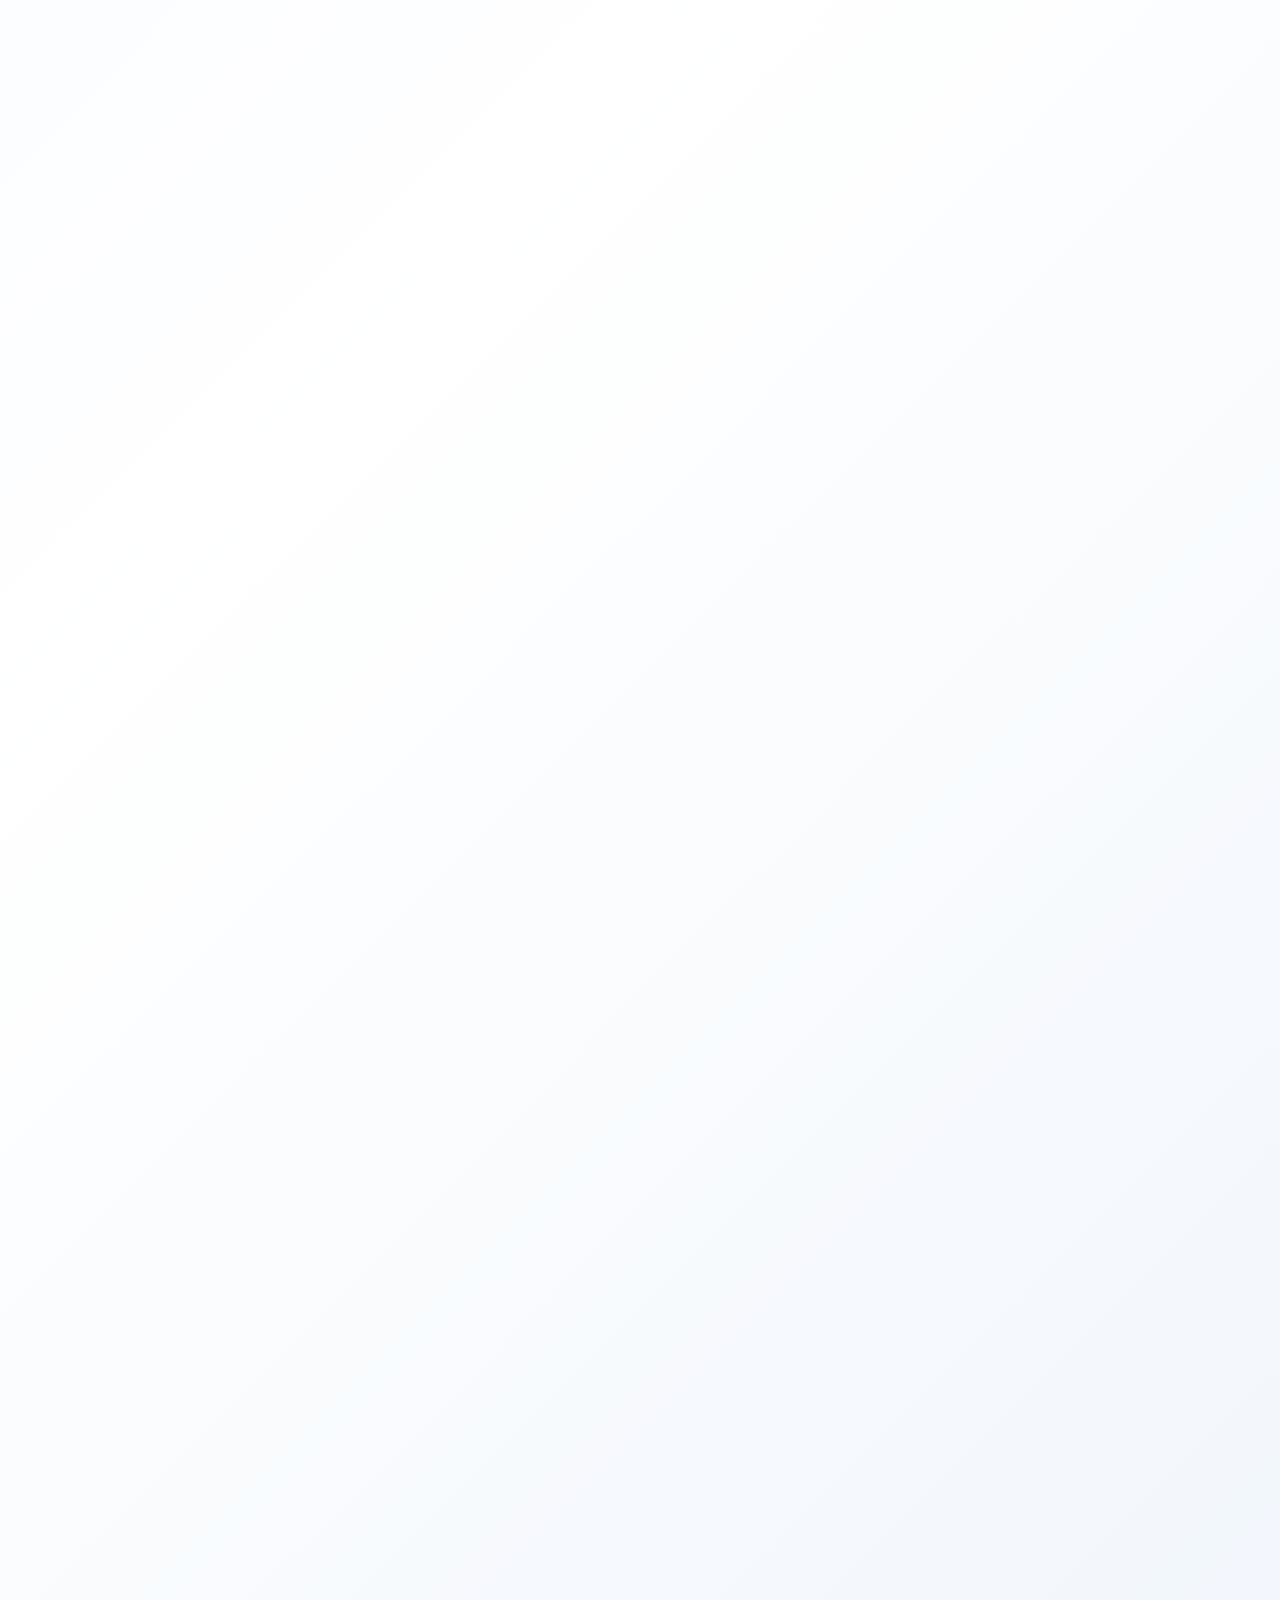
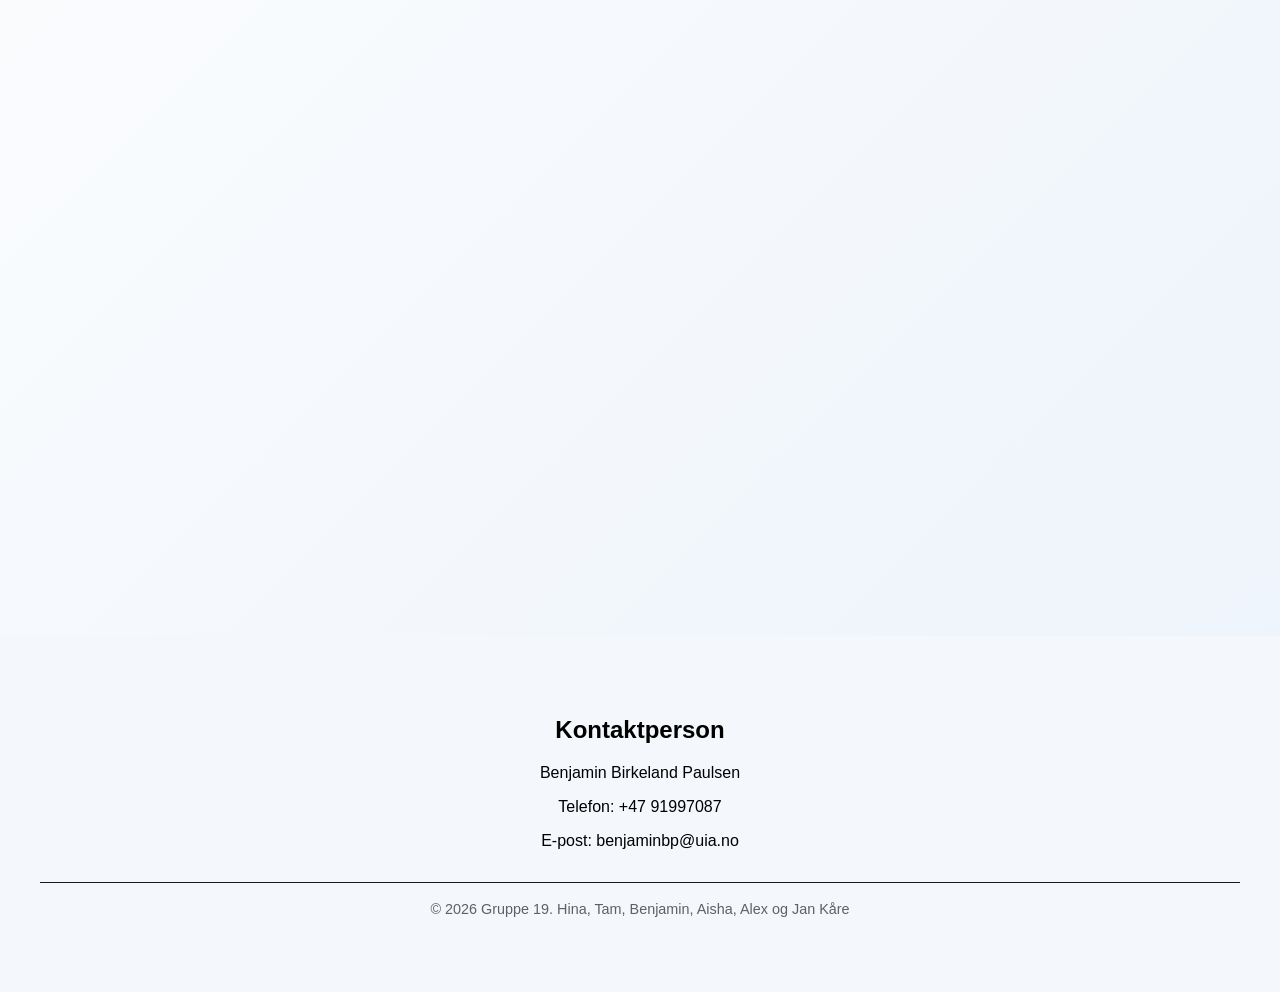
==== commit 6752103a: "Legge til overskrift på video" ====
--- a/index.html
+++ b/index.html
@@ -85,6 +85,7 @@
 
     <main>
       <section id="group-video">
+        <h2 classe="Video-heading">Møt gruppe 19 - Godt og blandet </h2>
   <div class="group-video">
     <div class="video-player">
       <button class="video-preview" type="button" aria-label="Spill av Gruppe 19 prosjektvideo">
@@ -341,8 +342,7 @@
         </div>
 
         <div class="social-links">
-          <a href="https://www.linkedin.com/in/aisha-r-55177043a/" target="_blank" rel="noopener noreferrer">
-          <img src="./Bilder/Icon/linkedin-icon.png" alt="LinkedIn" class="linkedin-icon" />
+          <a href="https://www.linkedin.com/in/aisha-rafi/" target="_blank" rel="noopener noreferrer"><img src="./Bilder/Icon/linkedin-icon.png" alt="LinkedIn" class="linkedin-icon" /></a>
         </a>
           <a href="https://github.com/aisha-ra" target="_blank" rel="noopener noreferrer"><img src="./Bilder/Icon/github-icon.png" alt="GitHub" class="github-icon" /></a>
         <a href="mailto:aishar@uia.no"><img src="./Bilder/Icon/mail-icon.png" alt="Send e-post"></a>
--- a/Css/ambisjoner.css
+++ b/Css/ambisjoner.css
@@ -1,4 +1,10 @@
-/* Informasjonspunkter i Våre ambisjoner */
+/* NY STIL – START
+   For å bruke gammel stil:
+   1. Kommenter ut den nye fellesstilen mellom markørene i style.css.
+   2. Kommenter ut reglene mellom NY STIL – START og NY STIL – SLUTT her.
+   3. Fjern kommentartegnene rundt GAMMEL STIL nederst i denne filen.
+   Gjør dette i både om-oss.css og ambisjoner.css for å bytte begge seksjonene.
+*/
 .ambisjon-highlights {
   display: grid;
   grid-template-columns: repeat(2, minmax(0, 1fr));
@@ -26,3 +32,248 @@
     grid-template-columns: 1fr;
   }
 }
+/* NY STIL – SLUTT */
+
+/* GAMMEL STIL – START (inaktiv)
+#ambisjoner {
+  position: relative;
+
+  overflow: hidden;
+
+  padding: 70px 65px 45px;
+
+  border-radius: 36px;
+
+  background:
+    radial-gradient(
+      circle at 90% 0%,
+      rgba(96, 165, 250, 0.24),
+      transparent 31%
+    ),
+    radial-gradient(
+      circle at 10% 100%,
+      rgba(191, 219, 254, 0.24),
+      transparent 30%
+    ),
+    linear-gradient(
+      135deg,
+      #f5f9ff,
+      #eaf3ff
+    );
+
+  text-align: left;
+}
+
+#ambisjoner::after {
+  content: "";
+
+  position: absolute;
+
+  width: 420px;
+  height: 420px;
+
+  top: -260px;
+  right: -180px;
+
+  border-radius: 50%;
+
+  border: 1px solid rgba(37, 99, 235, 0.12);
+}
+
+
+
+.ambisjoner-intro {
+  position: relative;
+  z-index: 1;
+
+  max-width: 1050px;
+}
+
+.ambisjoner-intro h2 {
+  margin: 0 0 25px;
+
+  font-size: clamp(2.2rem, 4vw, 4rem);
+  line-height: 1;
+
+  letter-spacing: -0.04em;
+
+  color: #172234;
+}
+
+.ambisjoner-intro p {
+  margin: 0;
+
+  color: #52617a;
+
+  font-size: 1rem;
+  line-height: 1.75;
+}
+
+
+
+.ambisjon-highlights {
+  position: relative;
+  z-index: 1;
+
+  display: grid;
+  grid-template-columns: repeat(4, 1fr);
+
+  gap: 16px;
+
+  margin-top: 45px;
+}
+
+.ambisjon-highlight {
+  padding: 23px 22px;
+
+  background: rgba(255, 255, 255, 0.8);
+
+  border: 1px solid rgba(219, 227, 240, 0.9);
+
+  border-radius: 17px;
+
+  box-shadow: 0 8px 24px rgba(18, 59, 102, 0.06);
+
+  transition:
+    transform 0.3s ease,
+    box-shadow 0.3s ease;
+}
+
+.ambisjon-highlight:hover {
+  transform: translateY(-6px);
+
+  box-shadow: 0 16px 30px rgba(18, 59, 102, 0.12);
+}
+
+.ambisjon-highlight span {
+  display: block;
+
+  margin-bottom: 15px;
+
+  color: #2563eb;
+
+  font-size: 0.7rem;
+  font-weight: 700;
+
+  letter-spacing: 0.12em;
+}
+
+.ambisjon-highlight h3 {
+  margin: 0;
+
+  color: #172234;
+
+  font-size: 1rem;
+}
+
+
+
+@media (max-width: 950px) {
+.ambisjon-highlights {
+    grid-template-columns: repeat(2, 1fr);
+  }
+
+}
+
+
+
+@media (max-width: 600px) {
+#ambisjoner {
+    padding: 38px 25px;
+    border-radius: 22px;
+  }
+
+.ambisjon-highlights {
+    grid-template-columns: 1fr;
+  }
+
+.ambisjoner-intro h2 {
+    font-size: 2.2rem;
+  }
+
+}
+
+
+
+#ambisjoner.kort-info {
+  min-height: calc(100vh - 80px);
+  width: 100%;
+  margin: 0;
+  padding: clamp(60px, 8vw, 120px) 24px;
+
+  display: flex;
+  align-items: center;
+  justify-content: center;
+
+  box-sizing: border-box;
+  scroll-margin-top: 80px;
+
+  background-color: #eef2f6;
+
+  border: none;
+  border-radius: 0;
+  box-shadow: none;
+}
+
+
+
+#ambisjoner .ambisjoner-innhold {
+  width: min(900px, 100%);
+  padding: clamp(32px, 5vw, 64px);
+
+  text-align: left;
+
+  background-color: #ffffff;
+  border: 1px solid #dbe3f0;
+  border-radius: 24px;
+  box-shadow: 0 18px 45px rgba(23, 44, 74, 0.1);
+}
+
+
+
+#ambisjoner h2 {
+  margin: 0 0 28px;
+
+  color: #1b2430;
+  font-size: clamp(2.2rem, 5vw, 4rem);
+  line-height: 1.1;
+}
+
+#ambisjoner .ambisjoner-innhold p {
+  max-width: 72ch;
+  margin: 0 0 20px;
+
+  color: #4d5d7c;
+  font-size: 1.05rem;
+  line-height: 1.8;
+}
+
+#ambisjoner .ambisjoner-innhold p:last-child {
+  margin-bottom: 0;
+}
+
+
+
+@media (max-width: 700px) {
+#ambisjoner.kort-info {
+    min-height: auto;
+    padding: 60px 16px;
+  }
+
+#ambisjoner .ambisjoner-innhold {
+    padding: 30px 22px;
+    border-radius: 18px;
+  }
+
+#ambisjoner h2 {
+    margin-bottom: 22px;
+    font-size: 2.2rem;
+  }
+
+#ambisjoner .ambisjoner-innhold p {
+    font-size: 1rem;
+    line-height: 1.7;
+  }
+
+}
+GAMMEL STIL – SLUTT */
--- a/Css/style.css
+++ b/Css/style.css
@@ -104,7 +104,11 @@
   box-sizing: border-box;
 }
 
-/* Felles boksstil som matcher blåtonene i medlemsseksjonen */
+/* NY FELLESSTIL – START
+   Kommenter ut reglene frem til NY FELLESSTIL – SLUTT for å bruke gammel stil.
+   Aktiver også GAMMEL STIL i om-oss.css og ambisjoner.css, og deaktiver
+   NY STIL i begge filene. Fellesstilen matcher blåtonene i medlemsseksjonen.
+*/
 .kort-gruppe-info > .kort-info {
   display: grid;
   grid-template-columns: minmax(0, 1.15fr) minmax(0, 1fr);
@@ -161,6 +165,8 @@
   }
 }
 
+/* NY FELLESSTIL – SLUTT */
+
 .section-label-small {
   display: inline-block;
   margin-bottom: 14px;
--- a/Css/om-oss.css
+++ b/Css/om-oss.css
@@ -1,4 +1,10 @@
-/* Informasjonspunkter i Om oss */
+/* NY STIL – START
+   For å bruke gammel stil:
+   1. Kommenter ut den nye fellesstilen mellom markørene i style.css.
+   2. Kommenter ut reglene mellom NY STIL – START og NY STIL – SLUTT her.
+   3. Fjern kommentartegnene rundt GAMMEL STIL nederst i denne filen.
+   Gjør dette i både om-oss.css og ambisjoner.css for å bytte begge seksjonene.
+*/
 .om-oss-visuelt {
   display: flex;
   flex-direction: column;
@@ -35,3 +41,223 @@
   font-size: 0.9rem;
   line-height: 1.5;
 }
+/* NY STIL – SLUTT */
+
+/* GAMMEL STIL – START (inaktiv)
+#om-oss {
+  display: grid;
+  grid-template-columns: 1.15fr 1fr;
+  gap: 70px;
+  align-items: center;
+
+  padding: 65px;
+
+  background: #ffffff;
+
+  border: 1px solid #e3eaf3;
+  border-radius: 28px;
+
+  box-shadow: 0 18px 50px rgba(18, 59, 102, 0.07);
+
+  text-align: left;
+}
+
+
+
+.om-oss-intro h2 {
+  margin: 0 0 25px;
+
+  font-size: clamp(2.2rem, 4vw, 4rem);
+  line-height: 1;
+
+  letter-spacing: -0.04em;
+
+  color: #172234;
+}
+
+.om-oss-intro p {
+  margin: 0;
+
+  color: #52617a;
+
+  font-size: 1rem;
+  line-height: 1.75;
+}
+
+
+
+.om-oss-visuelt {
+  display: flex;
+  flex-direction: column;
+}
+
+.om-oss-item {
+  display: flex;
+  align-items: center;
+
+  gap: 20px;
+
+  padding: 24px 0;
+
+  border-bottom: 1px solid #e8edf4;
+}
+
+.om-oss-item:last-child {
+  border-bottom: none;
+}
+
+.om-oss-icon {
+  width: 55px;
+  height: 55px;
+
+  flex-shrink: 0;
+
+  display: grid;
+  place-items: center;
+
+  border-radius: 50%;
+
+  background: #edf5ff;
+
+  color: #2563eb;
+
+  font-size: 0.8rem;
+  font-weight: 700;
+}
+
+.om-oss-item h3 {
+  margin: 0 0 5px;
+
+  color: #172234;
+
+  font-size: 1.05rem;
+}
+
+.om-oss-item span {
+  color: #748197;
+
+  font-size: 0.9rem;
+}
+
+
+
+@media (max-width: 950px) {
+#om-oss {
+    grid-template-columns: 1fr;
+    gap: 35px;
+  }
+
+}
+
+
+
+@media (max-width: 600px) {
+#om-oss {
+    padding: 38px 25px;
+    border-radius: 22px;
+  }
+
+.om-oss-intro h2 {
+    font-size: 2.2rem;
+  }
+
+}
+
+
+
+#om-oss.om-oss-side {
+  min-height: calc(100vh - 80px);
+  width: 100%;
+  margin: 0;
+  padding: clamp(60px, 8vw, 120px) 24px;
+
+  display: flex;
+  align-items: center;
+  justify-content: center;
+
+  box-sizing: border-box;
+  scroll-margin-top: 80px;
+
+  background-color: #eef2f6;
+
+  border: none;
+  border-radius: 0;
+  box-shadow: none;
+}
+
+
+
+#om-oss .om-oss-innhold {
+  width: min(900px, 100%);
+  padding: clamp(32px, 5vw, 64px);
+
+  text-align: left;
+
+  background-color: #ffffff;
+  border: 1px solid #dbe3f0;
+  border-radius: 24px;
+  box-shadow: 0 18px 45px rgba(23, 44, 74, 0.1);
+}
+
+#om-oss .om-oss-label {
+  display: inline-block;
+  margin: 0 0 14px;
+  padding: 7px 12px;
+
+  color: #1e3a5d;
+  background-color: #edf5ff;
+  border-radius: 999px;
+
+  font-size: 0.75rem;
+  font-weight: 700;
+  letter-spacing: 0.12em;
+}
+
+
+
+#om-oss h2 {
+  margin: 0 0 28px;
+
+  color: #1b2430;
+  font-size: clamp(2.2rem, 5vw, 4rem);
+  line-height: 1.1;
+}
+
+#om-oss .om-oss-innhold p:not(.om-oss-label) {
+  max-width: 72ch;
+  margin: 0 0 20px;
+
+  color: #4d5d7c;
+  font-size: 1.05rem;
+  line-height: 1.8;
+}
+
+#om-oss .om-oss-innhold p:last-child {
+  margin-bottom: 0;
+}
+
+
+
+@media (max-width: 700px) {
+#om-oss.om-oss-side {
+    min-height: auto;
+    padding: 60px 16px;
+  }
+
+#om-oss .om-oss-innhold {
+    padding: 30px 22px;
+    border-radius: 18px;
+  }
+
+#om-oss h2 {
+    margin-bottom: 22px;
+    font-size: 2.2rem;
+  }
+
+#om-oss .om-oss-innhold p:not(.om-oss-label) {
+    font-size: 1rem;
+    line-height: 1.7;
+  }
+
+}
+GAMMEL STIL – SLUTT */
